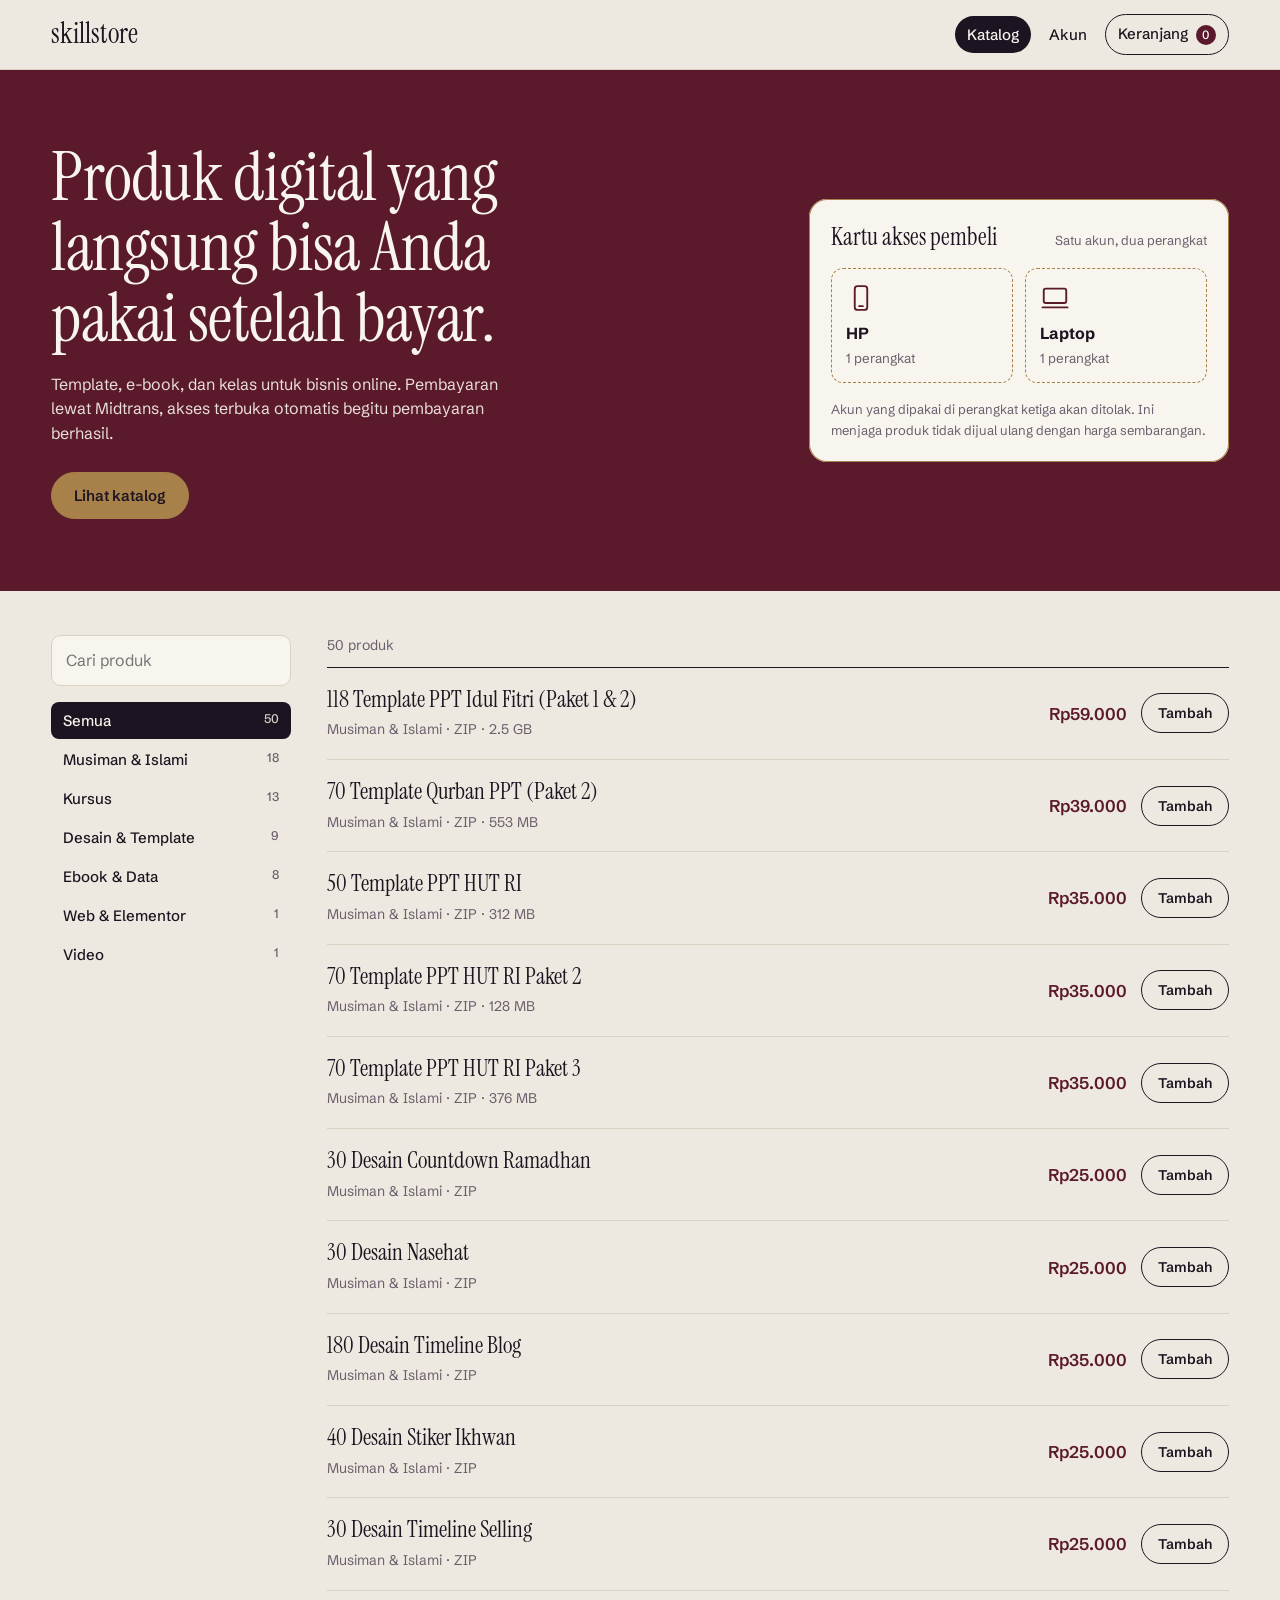
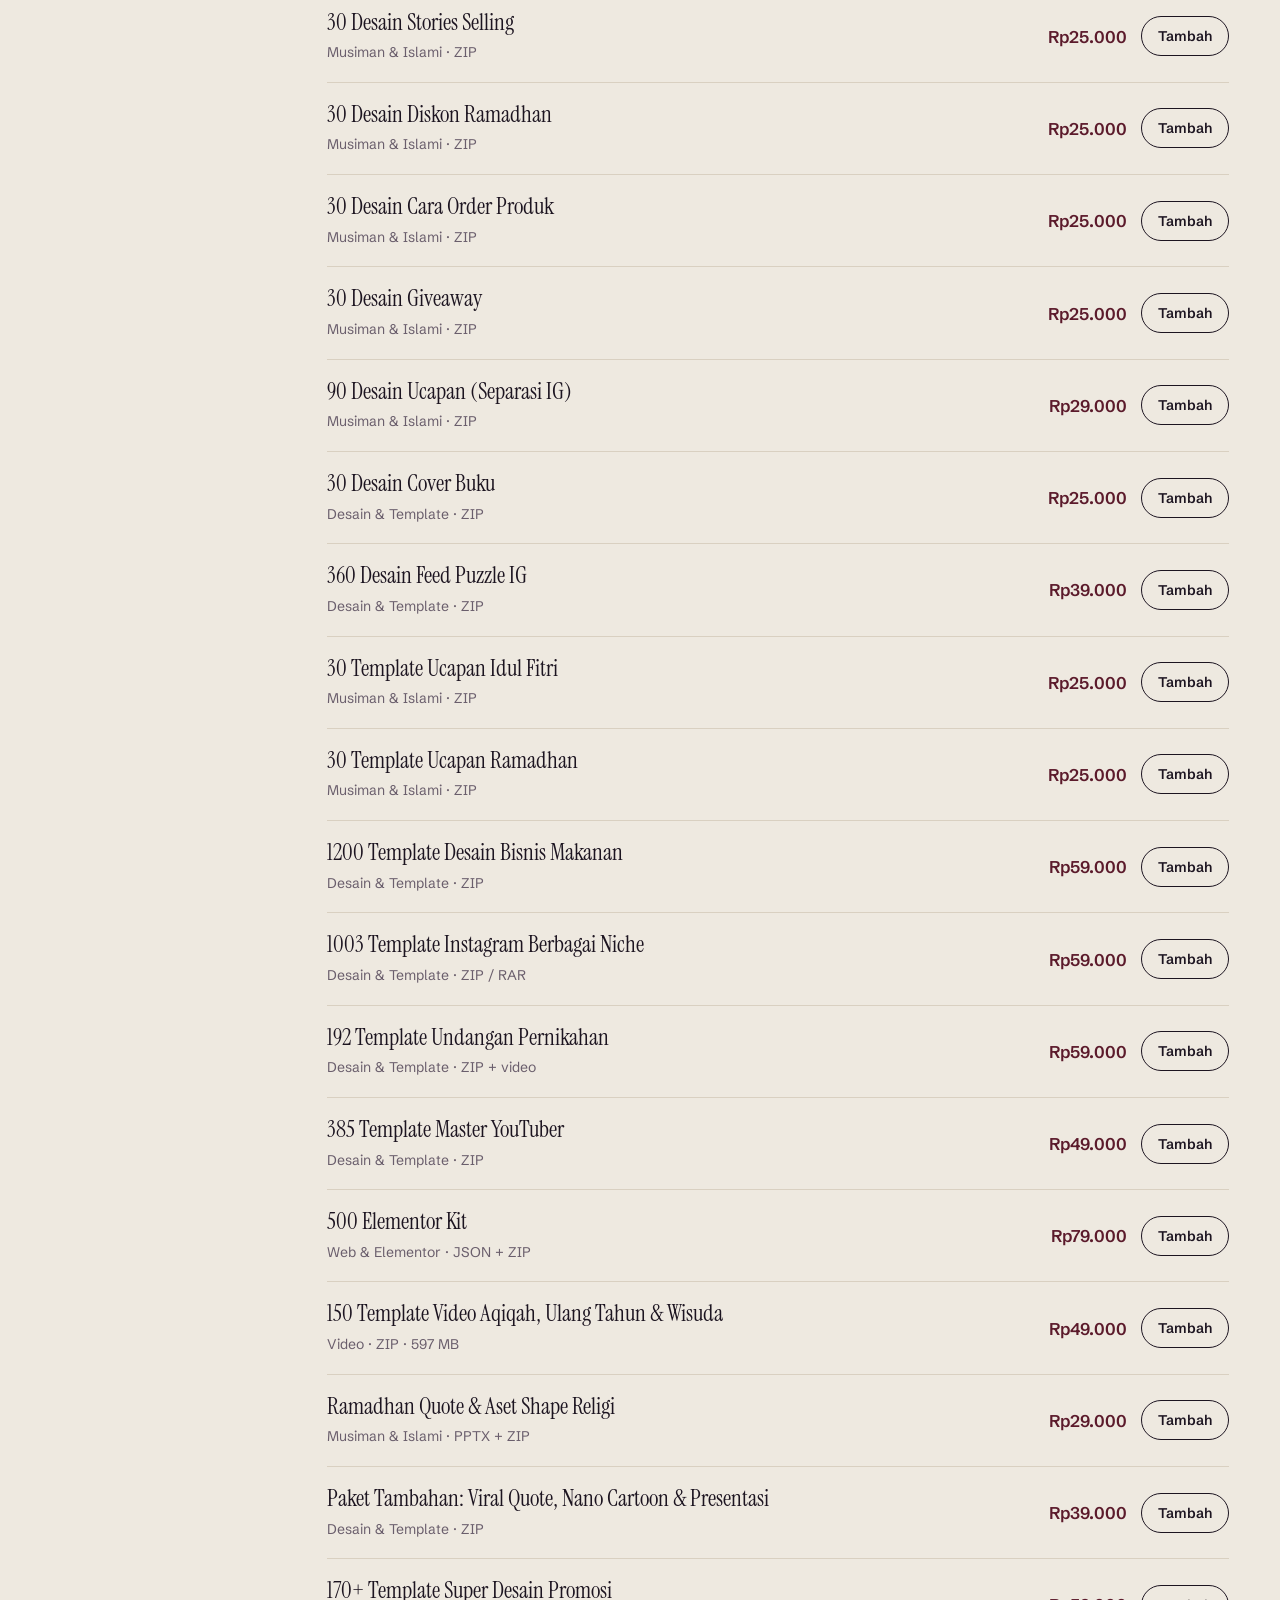
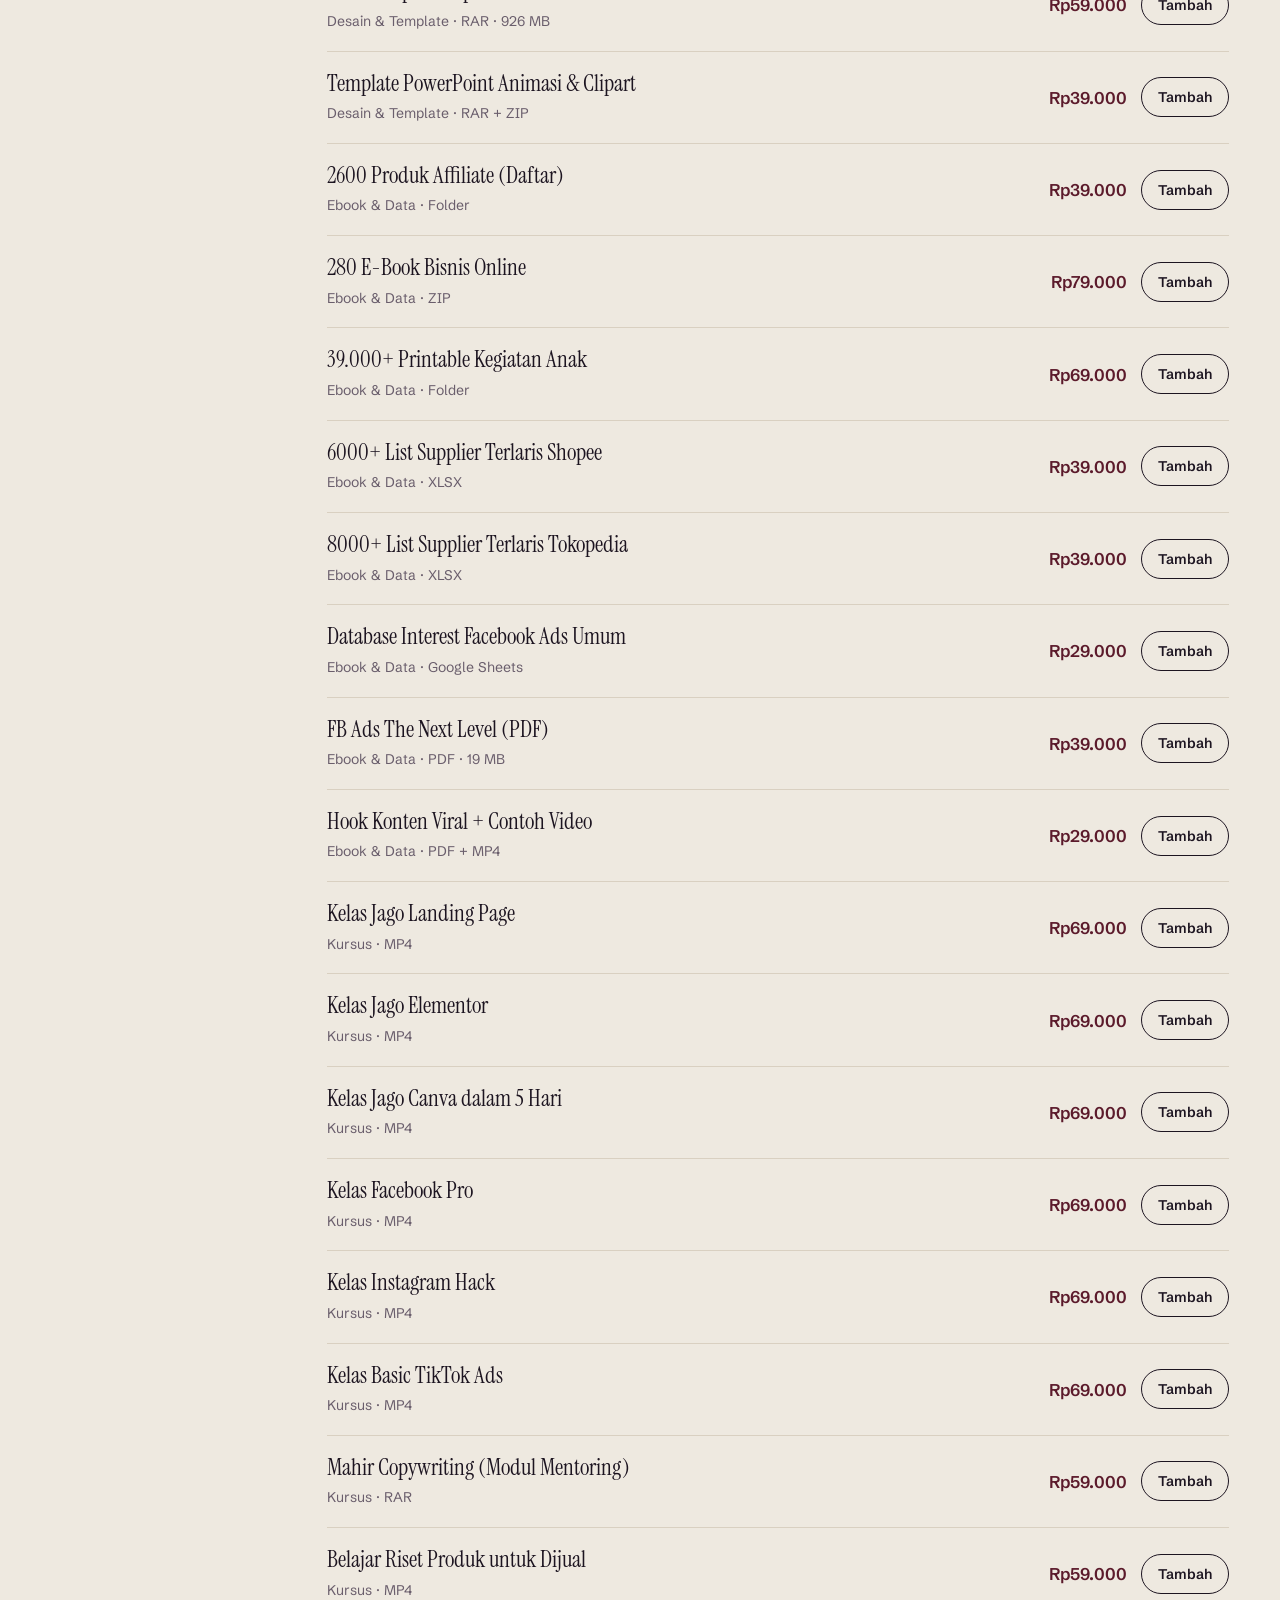
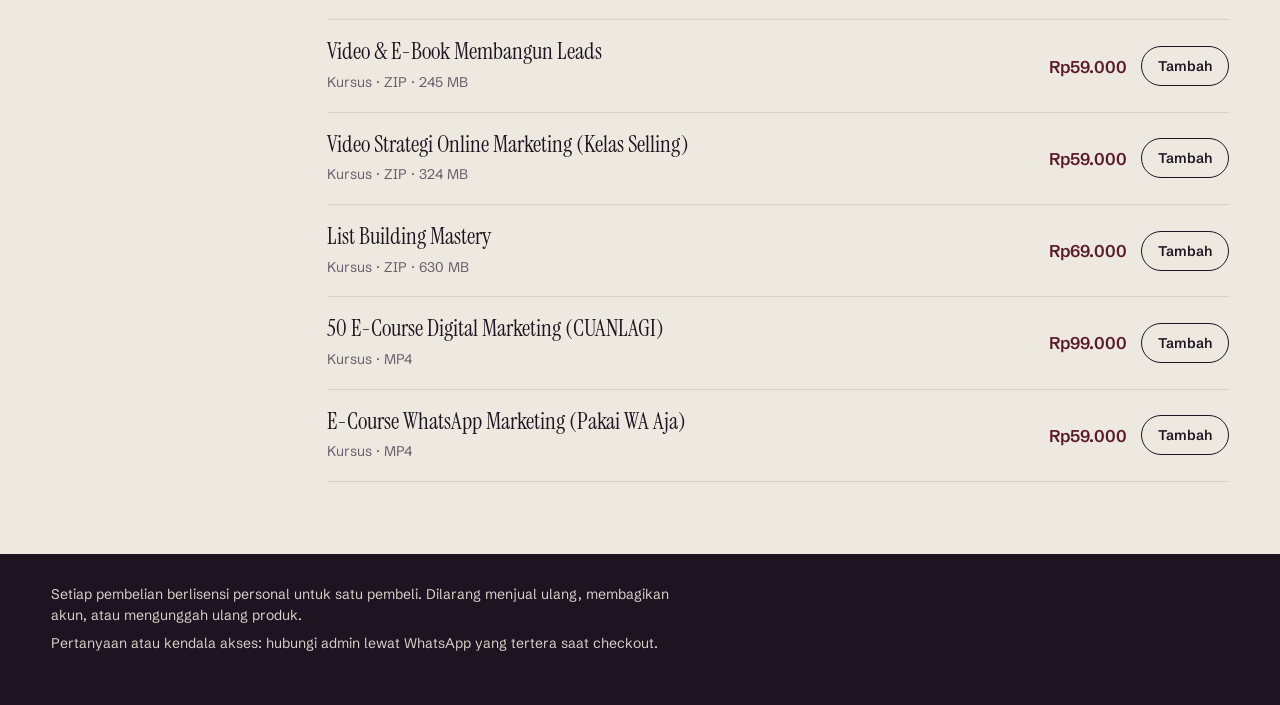
==== index.html @ 774d5e11 "Add files via upload" ====
<!doctype html>
<html lang="id">
<head>
<meta charset="utf-8">
<meta name="viewport" content="width=device-width,initial-scale=1">
<title>Skillstore: produk digital siap pakai</title>
<meta name="description" content="Template, e-book, dan kelas untuk bisnis online. Bayar lewat Midtrans, akses terbuka otomatis di 1 HP dan 1 laptop.">
<meta name="referrer" content="strict-origin-when-cross-origin">
<link rel="preconnect" href="https://fonts.googleapis.com">
<link rel="preconnect" href="https://fonts.gstatic.com" crossorigin>
<link href="https://fonts.googleapis.com/css2?family=Instrument+Serif:ital@0;1&family=Schibsted+Grotesk:wght@400;500;600&display=swap" rel="stylesheet">
<link rel="icon" href="data:,">
<link rel="stylesheet" href="style.css">
</head>
<body>
<a class="skip" href="#main">Lewati ke konten</a>

<header class="top">
  <a class="brand" href="#/" aria-label="Skillstore, beranda">skillstore</a>
  <nav aria-label="Utama">
    <a href="#/" data-nav="home">Katalog</a>
    <a href="#/akun" data-nav="akun">Akun</a>
    <button class="cartbtn" id="openCart" type="button">Keranjang <span id="cartCount">0</span></button>
  </nav>
</header>

<div id="demoBanner" class="demo" hidden>Mode demo. Isi config.js dengan alamat Supabase dan kunci Midtrans agar pembayaran dan login aktif.</div>

<main id="main" tabindex="-1">
  <!-- BERANDA -->
  <section id="view-home" class="view">
    <div class="hero">
      <div class="hero-copy">
        <h1>Produk digital yang langsung bisa Anda pakai setelah bayar.</h1>
        <p>Template, e-book, dan kelas untuk bisnis online. Pembayaran lewat Midtrans, akses terbuka otomatis begitu pembayaran berhasil.</p>
        <a class="btn primary" href="#katalog">Lihat katalog</a>
      </div>
      <aside class="pass" aria-label="Cara kerja akses">
        <div class="pass-head"><span class="pass-title">Kartu akses pembeli</span><span class="pass-note">Satu akun, dua perangkat</span></div>
        <div class="slots">
          <div class="slot on"><svg viewBox="0 0 24 24" aria-hidden="true"><rect x="7" y="2.5" width="10" height="19" rx="2.2"/><path d="M10.5 18.5h3"/></svg><b>HP</b><small>1 perangkat</small></div>
          <div class="slot on"><svg viewBox="0 0 24 24" aria-hidden="true"><rect x="3" y="4.5" width="18" height="11.5" rx="1.6"/><path d="M2 19.5h20"/></svg><b>Laptop</b><small>1 perangkat</small></div>
        </div>
        <p class="pass-foot">Akun yang dipakai di perangkat ketiga akan ditolak. Ini menjaga produk tidak dijual ulang dengan harga sembarangan.</p>
      </aside>
    </div>

    <div class="shop" id="katalog">
      <aside class="filters" aria-label="Filter katalog">
        <label class="search"><span class="sr">Cari produk</span><input id="q" type="search" placeholder="Cari produk" autocomplete="off"></label>
        <ul id="cats" class="cats"></ul>
      </aside>
      <div class="list-wrap">
        <p id="resultInfo" class="info" aria-live="polite"></p>
        <ul id="list" class="list"></ul>
      </div>
    </div>
  </section>

  <!-- AKUN -->
  <section id="view-akun" class="view" hidden>
    <div class="account">
      <h1>Akun saya</h1>
      <div id="authBox"></div>
      <div id="libBox" hidden></div>
    </div>
  </section>
</main>

<footer class="foot">
  <p>Setiap pembelian berlisensi personal untuk satu pembeli. Dilarang menjual ulang, membagikan akun, atau mengunggah ulang produk.</p>
  <p>Pertanyaan atau kendala akses: hubungi admin lewat WhatsApp yang tertera saat checkout.</p>
</footer>

<!-- Detail produk -->
<dialog id="detail" aria-labelledby="dTitle">
  <form method="dialog"><button class="x" aria-label="Tutup">Tutup</button></form>
  <h2 id="dTitle"></h2>
  <p id="dMeta" class="meta"></p>
  <p id="dDesc"></p>
  <ul class="terms">
    <li>Akses terbuka otomatis setelah Midtrans menyatakan pembayaran berhasil.</li>
    <li>Bisa dipakai di 1 HP dan 1 laptop.</li>
    <li>Lisensi personal. Tidak boleh dijual ulang atau dibagikan.</li>
  </ul>
  <div class="dfoot"><strong id="dPrice"></strong><button class="btn primary" id="dAdd" type="button">Tambah ke keranjang</button></div>
</dialog>

<!-- Keranjang + checkout -->
<dialog id="cart" aria-labelledby="cTitle">
  <form method="dialog"><button class="x" aria-label="Tutup">Tutup</button></form>
  <h2 id="cTitle">Keranjang</h2>
  <ul id="cartList" class="cartlist"></ul>
  <p id="cartEmpty" class="empty" hidden>Keranjang masih kosong. Pilih produk dari katalog.</p>
  <form id="checkout" class="checkout" autocomplete="on" novalidate>
    <p class="total">Total <strong id="cartTotal">Rp0</strong></p>
    <label>Nama lengkap<input name="name" required minlength="2" maxlength="80" autocomplete="name"></label>
    <label>Email (dipakai untuk masuk ke akun)<input name="email" type="email" required autocomplete="email" inputmode="email"></label>
    <label>Nomor WhatsApp<input name="whatsapp" type="tel" autocomplete="tel" inputmode="tel" placeholder="08xxxxxxxxxx"></label>
    <input class="hp" name="website" tabindex="-1" autocomplete="off" aria-hidden="true">
    <label class="agree"><input type="checkbox" name="agree" required> Saya setuju produk ini untuk pemakaian pribadi, maksimal di 1 HP dan 1 laptop.</label>
    <p id="coErr" class="err" role="alert" hidden></p>
    <button class="btn primary wide" id="payBtn" type="submit">Bayar dengan Midtrans</button>
  </form>
</dialog>

<div id="toast" class="toast" role="status" aria-live="polite" hidden></div>

<script src="config.js"></script>
<script src="app.js" defer></script>
</body>
</html>
---- style.css ----
:root{
  --ink:#1c1420;        /* teks dan latar gelap */
  --oxblood:#5b1a2b;    /* tindakan utama */
  --brass:#a8814a;      /* harga, garis, aksen */
  --stone:#eee9e0;      /* latar halaman */
  --paper:#f8f5ef;      /* permukaan terangkat */
  --muted:#6a5e6c;
  --line:#d9d0c1;
  --ok:#1f6b4f;
  --serif:"Instrument Serif",Georgia,"Times New Roman",serif;
  --sans:"Schibsted Grotesk",system-ui,-apple-system,"Segoe UI",sans-serif;
  --gut:clamp(16px,4vw,56px);
}
*{box-sizing:border-box}
html{scroll-behavior:smooth;-webkit-text-size-adjust:100%}
body{margin:0;background:var(--stone);color:var(--ink);font:16px/1.55 var(--sans)}
a{color:inherit}
:focus-visible{outline:3px solid var(--brass);outline-offset:2px;border-radius:4px}
.sr{position:absolute;width:1px;height:1px;overflow:hidden;clip:rect(0 0 0 0)}
.skip{position:absolute;left:-999px;top:8px;background:var(--ink);color:#fff;padding:8px 12px;z-index:50}
.skip:focus{left:8px}
[hidden]{display:none!important}

/* Header */
.top{display:flex;align-items:center;justify-content:space-between;gap:16px;padding:14px var(--gut);background:var(--stone);position:sticky;top:0;z-index:20;border-bottom:1px solid var(--line)}
.brand{font:400 28px/1 var(--serif);text-decoration:none;letter-spacing:.2px}
.top nav{display:flex;align-items:center;gap:6px}
.top nav a,.cartbtn{white-space:nowrap;font:500 15px var(--sans);text-decoration:none;padding:9px 12px;border-radius:999px;background:none;border:0;cursor:pointer;color:var(--ink)}
.top nav a[aria-current="page"]{background:var(--ink);color:var(--paper)}
.cartbtn{border:1px solid var(--ink)}
.cartbtn span{display:inline-grid;place-items:center;min-width:20px;height:20px;padding:0 5px;margin-left:4px;border-radius:99px;background:var(--oxblood);color:#fff;font-size:12px}
.demo{background:var(--brass);color:#1c1420;padding:8px var(--gut);font-size:14px}

/* Hero */
.hero{display:grid;gap:32px;grid-template-columns:1.25fr 1fr;align-items:center;padding:clamp(28px,6vw,72px) var(--gut);background:var(--oxblood);color:var(--paper)}
.hero h1{font:400 clamp(36px,5.6vw,68px)/1.04 var(--serif);margin:0 0 18px;max-width:16ch;letter-spacing:-.01em}
.hero p{max-width:46ch;margin:0 0 26px;color:#e9dfd8}
.btn{font:600 15px var(--sans);display:inline-block;padding:13px 22px;border-radius:999px;border:1px solid currentColor;background:none;color:inherit;text-decoration:none;cursor:pointer}
.btn.primary{background:var(--brass);border-color:var(--brass);color:#1c1420}
.btn.primary:hover{background:#b9915a}
.btn.wide{width:100%}
.btn:disabled{opacity:.55;cursor:wait}

/* Kartu akses */
.pass{background:var(--paper);color:var(--ink);border-radius:18px;padding:22px;box-shadow:0 0 0 1px var(--brass) inset;max-width:420px;justify-self:end;width:100%}
.pass-head{display:flex;justify-content:space-between;gap:10px;align-items:baseline;margin-bottom:16px}
.pass-title{font:400 24px var(--serif)}
.pass-note{font-size:13px;color:var(--muted)}
.slots{display:grid;grid-template-columns:1fr 1fr;gap:12px}
.slot{border:1px dashed var(--brass);border-radius:12px;padding:14px;display:grid;gap:2px;justify-items:start}
.slot svg{width:30px;height:30px;fill:none;stroke:var(--oxblood);stroke-width:1.5;stroke-linecap:round;margin-bottom:6px}
.slot small{color:var(--muted)}
.pass .pass-foot{margin:16px 0 0;font-size:13px;color:var(--muted);max-width:none}
.pass .slot.used{border-style:solid;background:#f1e7d5}
.pass .slot.free{opacity:.7}

/* Katalog */
.shop{display:grid;grid-template-columns:240px 1fr;gap:36px;padding:44px var(--gut) 72px;align-items:start}
.filters{position:sticky;top:76px}
.search input{width:100%;padding:12px 14px;border-radius:10px;border:1px solid var(--line);background:var(--paper);font:inherit}
.cats{list-style:none;padding:0;margin:16px 0 0;display:grid;gap:2px}
.cats button{width:100%;text-align:left;display:flex;justify-content:space-between;gap:8px;padding:9px 12px;border-radius:8px;border:0;background:none;font:500 15px var(--sans);cursor:pointer;color:var(--ink)}
.cats button small{color:var(--muted)}
.cats button[aria-pressed="true"]{background:var(--ink);color:var(--paper)}
.cats button[aria-pressed="true"] small{color:#d8cfc9}
.info{margin:0 0 10px;color:var(--muted);font-size:14px}
.list{list-style:none;margin:0;padding:0;border-top:1px solid var(--ink)}
.row{display:grid;grid-template-columns:1fr auto;gap:6px 20px;padding:18px 0;border-bottom:1px solid var(--line);align-items:center}
.row h3{margin:0;font:400 23px/1.2 var(--serif)}
.row h3 button{all:unset;cursor:pointer}
.row h3 button:hover{text-decoration:underline;text-decoration-color:var(--brass);text-underline-offset:4px}
.row h3 button:focus-visible{outline:3px solid var(--brass);outline-offset:3px}
.row .meta{grid-column:1;margin:0;color:var(--muted);font-size:14px}
.row .buy{grid-column:2;grid-row:1/3;display:flex;align-items:center;gap:14px}
.price{font:600 17px var(--sans);color:var(--oxblood);white-space:nowrap}
.add{font:600 14px var(--sans);padding:10px 16px;border-radius:999px;border:1px solid var(--ink);background:none;cursor:pointer;color:var(--ink)}
.add:hover{background:var(--ink);color:var(--paper)}
.add[aria-pressed="true"]{background:var(--ok);border-color:var(--ok);color:#fff}
.empty{color:var(--muted);padding:18px 0}

/* Dialog */
dialog{border:0;border-radius:18px;padding:26px;max-width:min(560px,94vw);width:100%;background:var(--paper);color:var(--ink);box-shadow:0 30px 80px rgba(28,20,32,.35)}
dialog::backdrop{background:rgba(28,20,32,.55)}
dialog h2{font:400 30px/1.15 var(--serif);margin:6px 0 8px;padding-right:70px}
.x{position:absolute;right:16px;top:16px;font:600 13px var(--sans);background:none;border:1px solid var(--line);border-radius:99px;padding:6px 12px;cursor:pointer}
.meta{color:var(--muted);font-size:14px;margin:0 0 12px}
.terms{padding-left:18px;margin:14px 0;color:var(--muted);font-size:14px}
.dfoot{display:flex;align-items:center;justify-content:space-between;gap:12px;margin-top:18px}
.dfoot strong{font:400 28px var(--serif);color:var(--oxblood)}
.cartlist{list-style:none;padding:0;margin:12px 0;display:grid;gap:0}
.cartlist li{display:grid;grid-template-columns:1fr auto auto;gap:12px;align-items:center;padding:10px 0;border-bottom:1px solid var(--line);font-size:15px}
.cartlist button{font:500 13px var(--sans);background:none;border:0;color:var(--oxblood);cursor:pointer;text-decoration:underline}
.checkout{display:grid;gap:12px;margin-top:10px}
.checkout label{display:grid;gap:5px;font-size:14px;color:var(--muted)}
.checkout input:not([type=checkbox]){padding:12px 13px;border-radius:10px;border:1px solid var(--line);background:#fff;font:16px var(--sans);color:var(--ink)}
.checkout .agree{display:flex;gap:10px;align-items:flex-start}
.hp{position:absolute!important;left:-9999px;opacity:0}
.total{display:flex;justify-content:space-between;margin:6px 0 0;font-size:17px}
.total strong{font:400 28px var(--serif)}
.err{color:#9b1c2e;margin:0;font-size:14px}

/* Akun */
.account{padding:44px var(--gut) 72px;max-width:900px}
.account h1{font:400 clamp(34px,5vw,52px)/1.1 var(--serif);margin:0 0 22px}
.panel{background:var(--paper);border:1px solid var(--line);border-radius:16px;padding:22px;margin-bottom:20px}
.panel h2{font:400 26px var(--serif);margin:0 0 6px}
.panel p{color:var(--muted);margin:0 0 14px}
.form-row{display:flex;gap:10px;flex-wrap:wrap}
.form-row input{flex:1 1 220px;padding:12px 13px;border-radius:10px;border:1px solid var(--line);font:16px var(--sans);background:#fff}
.otp{letter-spacing:.35em;font-variant-numeric:tabular-nums}
.pass.inline{max-width:none;justify-self:stretch;margin-bottom:20px}
.lib{list-style:none;padding:0;margin:0}
.lib>li{border-top:1px solid var(--line);padding:14px 0}
.lib h3{font:400 22px var(--serif);margin:0}
.files{list-style:none;padding:8px 0 0;margin:0;display:grid;gap:6px;font-size:14px}
.files li{display:flex;justify-content:space-between;gap:10px;align-items:center}
.files button,.open{font:600 13px var(--sans);padding:7px 12px;border-radius:99px;border:1px solid var(--ink);background:none;cursor:pointer;color:var(--ink)}
.status{font-size:14px;color:var(--muted);margin:8px 0 0}

/* Footer + toast */
.foot{padding:30px var(--gut) 44px;background:var(--ink);color:#d9d0c8;font-size:14px}
.foot p{margin:0 0 6px;max-width:70ch}
.toast{position:fixed;left:50%;bottom:22px;transform:translateX(-50%);background:var(--ink);color:var(--paper);padding:12px 18px;border-radius:12px;z-index:60;max-width:92vw;box-shadow:0 10px 30px rgba(0,0,0,.3)}

@media (max-width:880px){
  .hero{grid-template-columns:1fr}
  .pass{justify-self:stretch;max-width:none}
  .shop{grid-template-columns:1fr;gap:20px}
  .filters{position:static}
  .cats{display:flex;overflow-x:auto;gap:6px;padding-bottom:6px;scrollbar-width:thin}
  .cats li{flex:0 0 auto}
  .cats button{border:1px solid var(--line);border-radius:99px;white-space:nowrap}
  .row{grid-template-columns:1fr}
  .row .buy{grid-column:1;grid-row:auto;justify-content:space-between;margin-top:6px}
  .top nav a,.cartbtn{padding:8px 10px;font-size:14px}
  .top{padding-block:10px}
}
@media (prefers-reduced-motion:reduce){html{scroll-behavior:auto}*{transition:none!important;animation:none!important}}
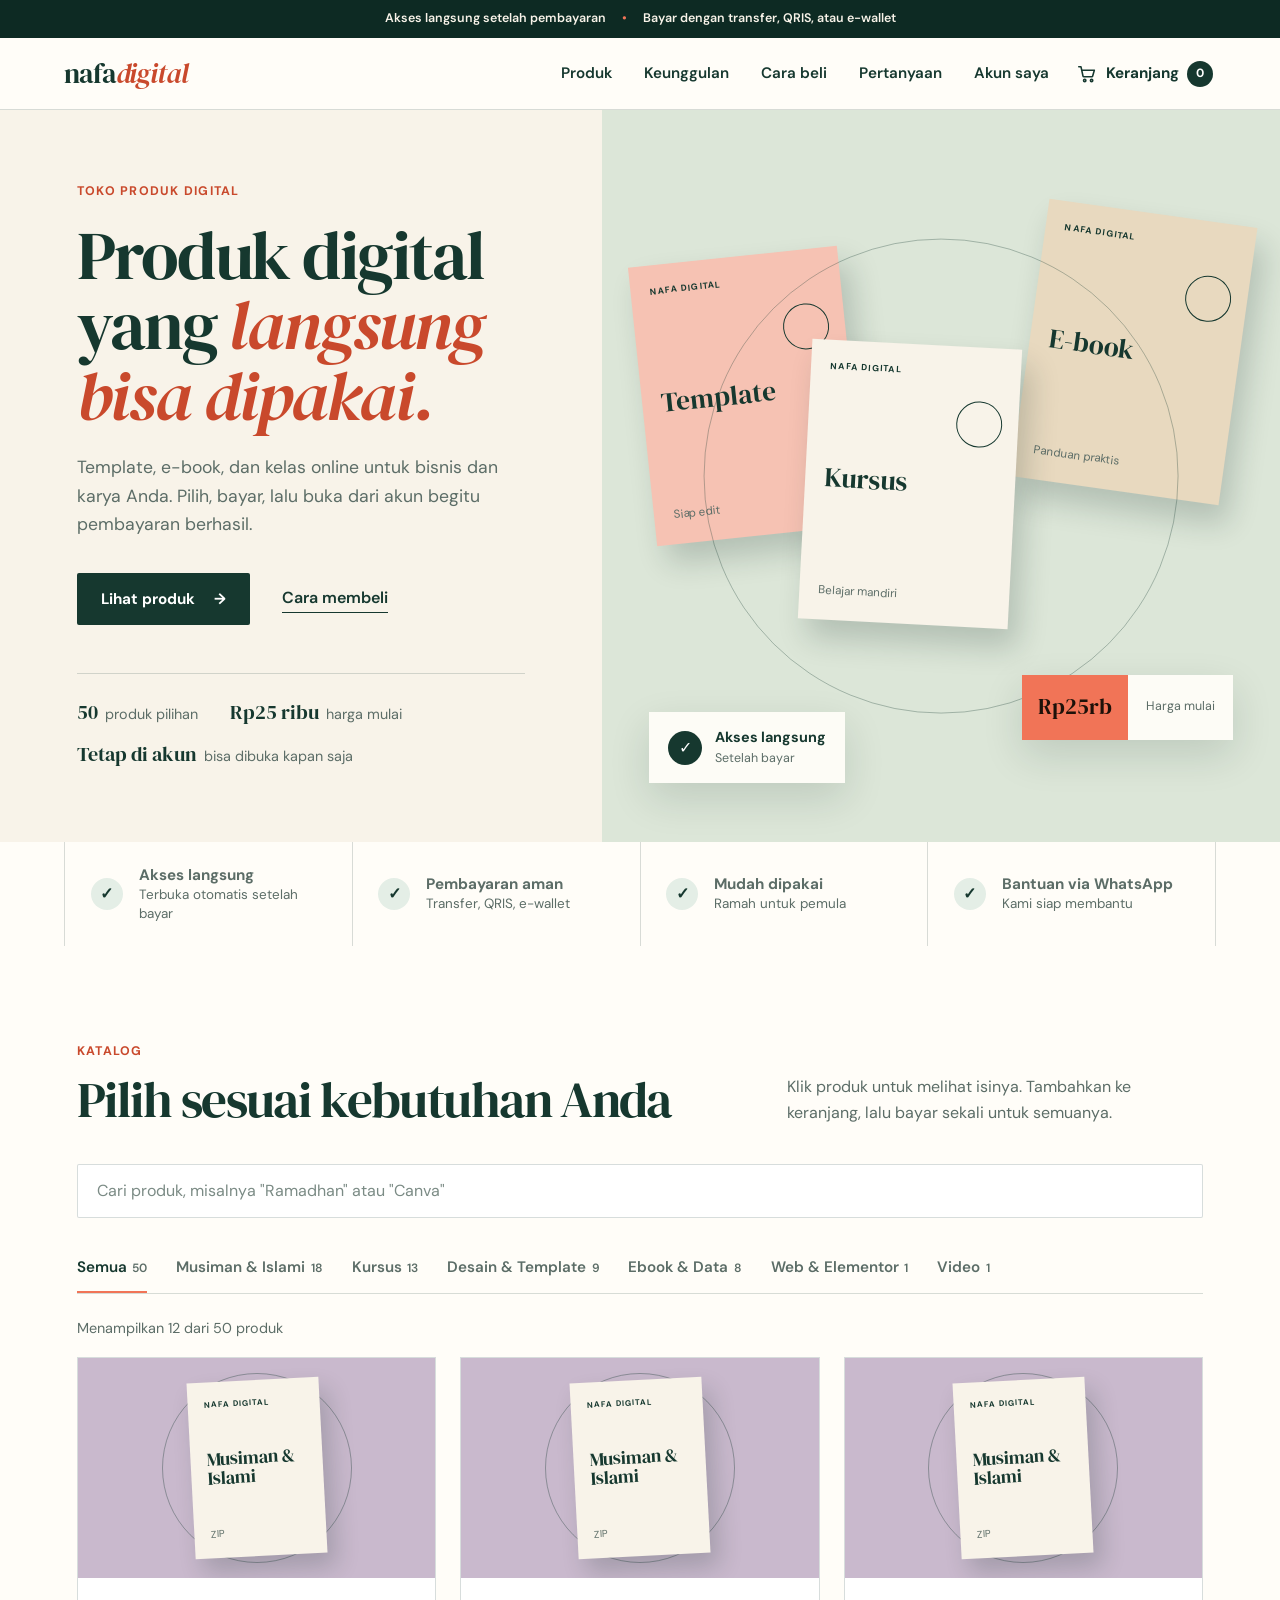
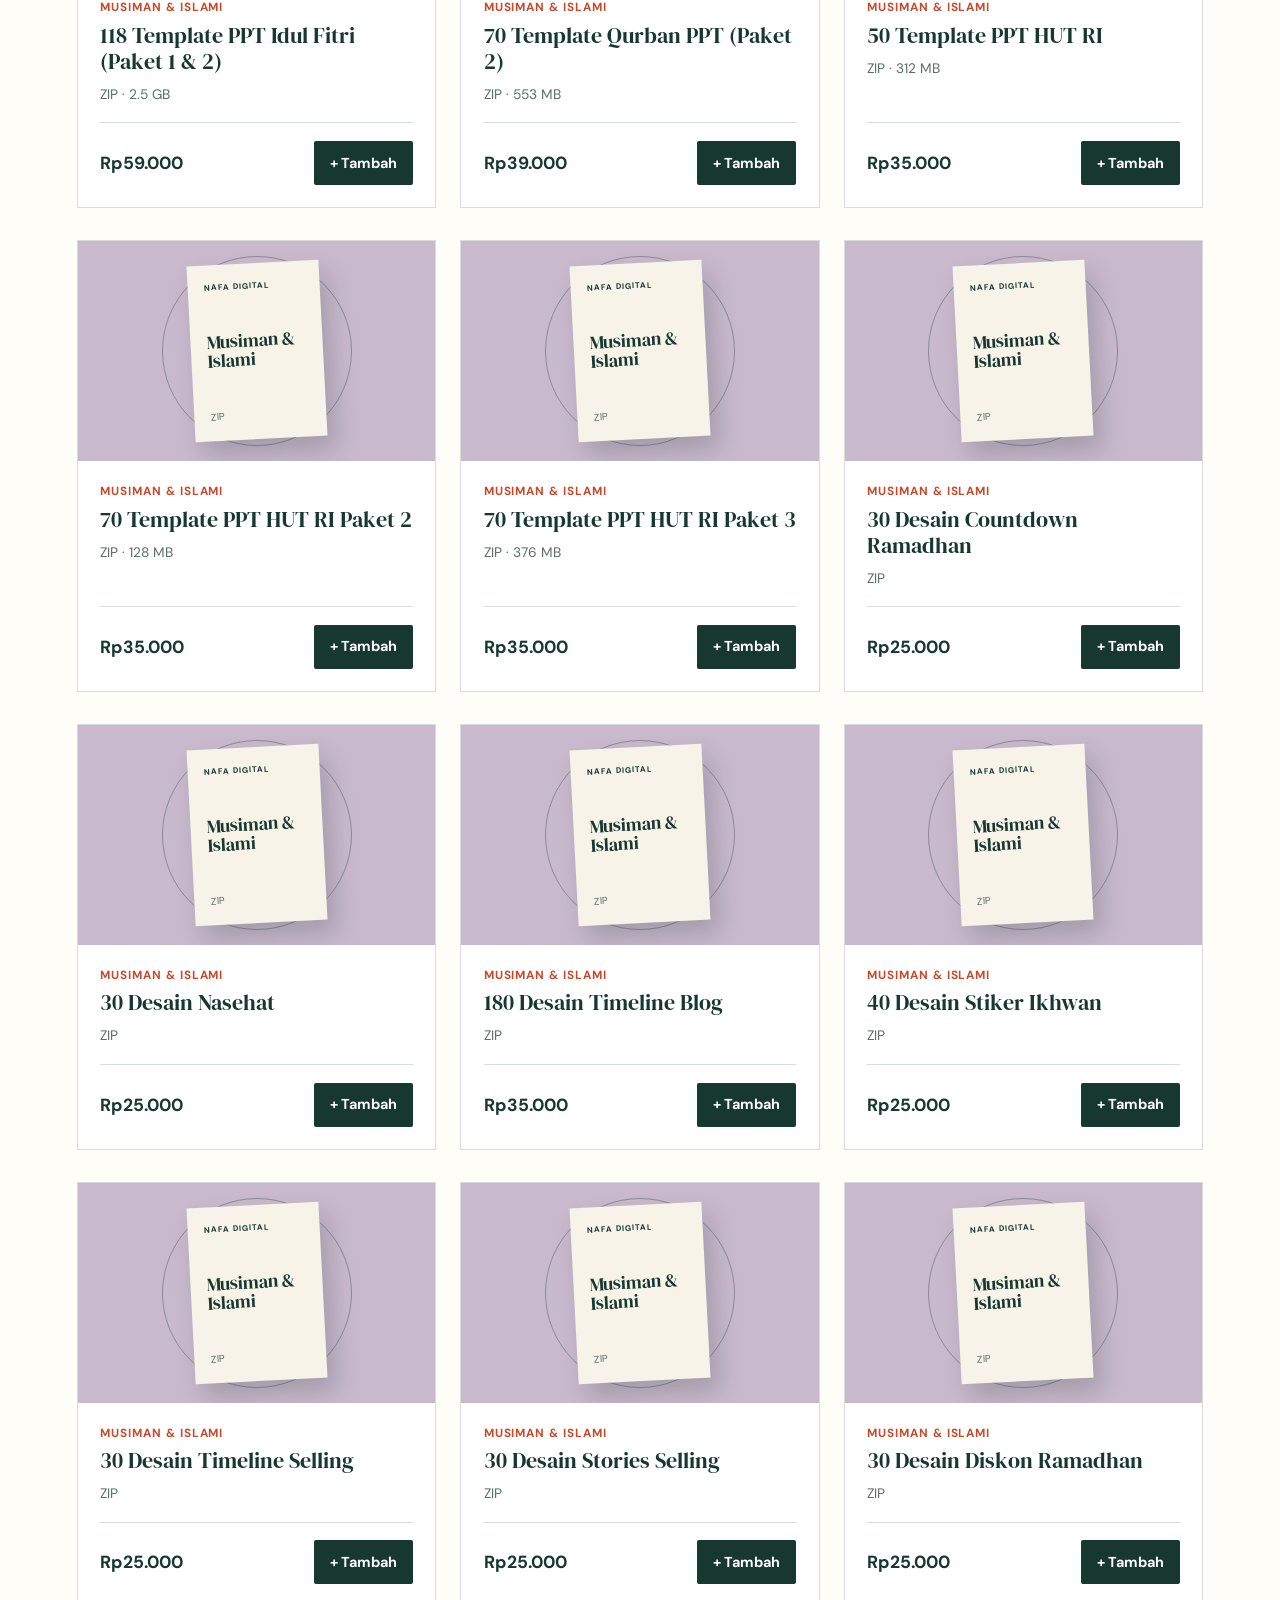
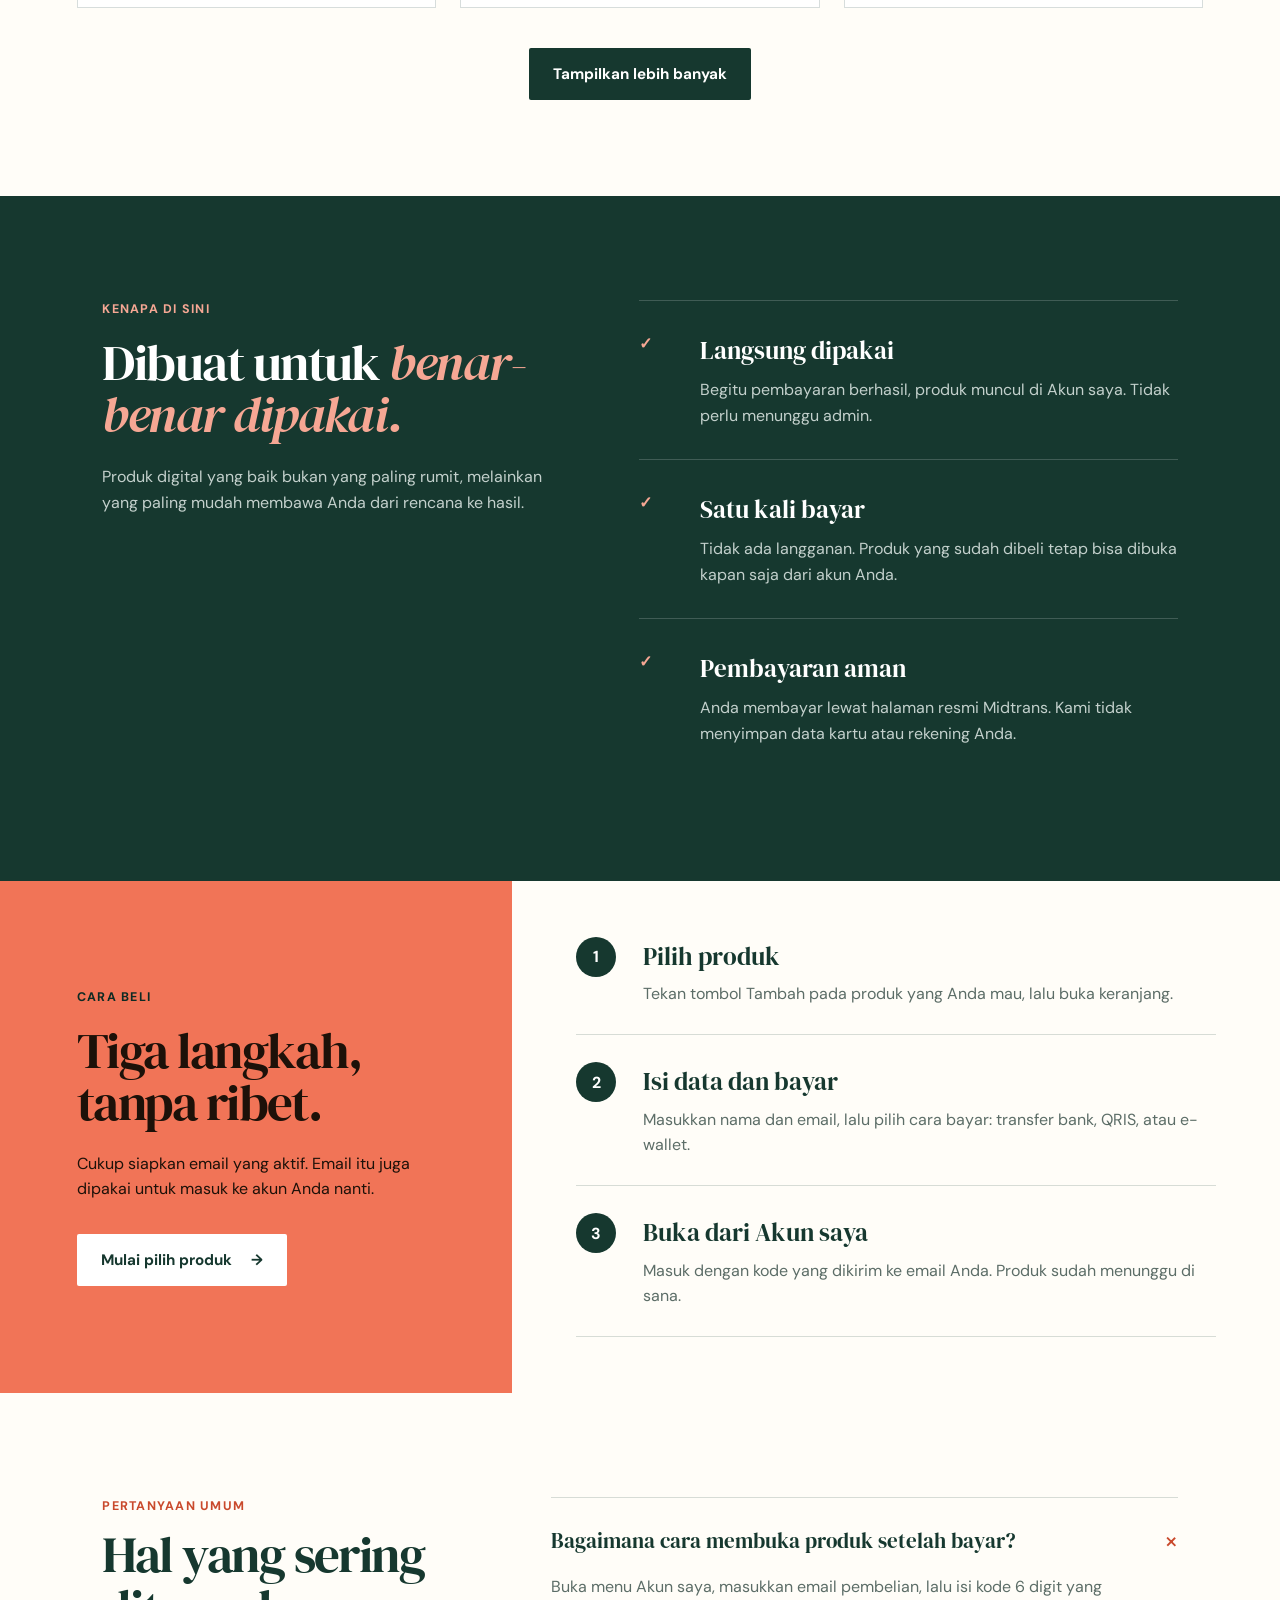
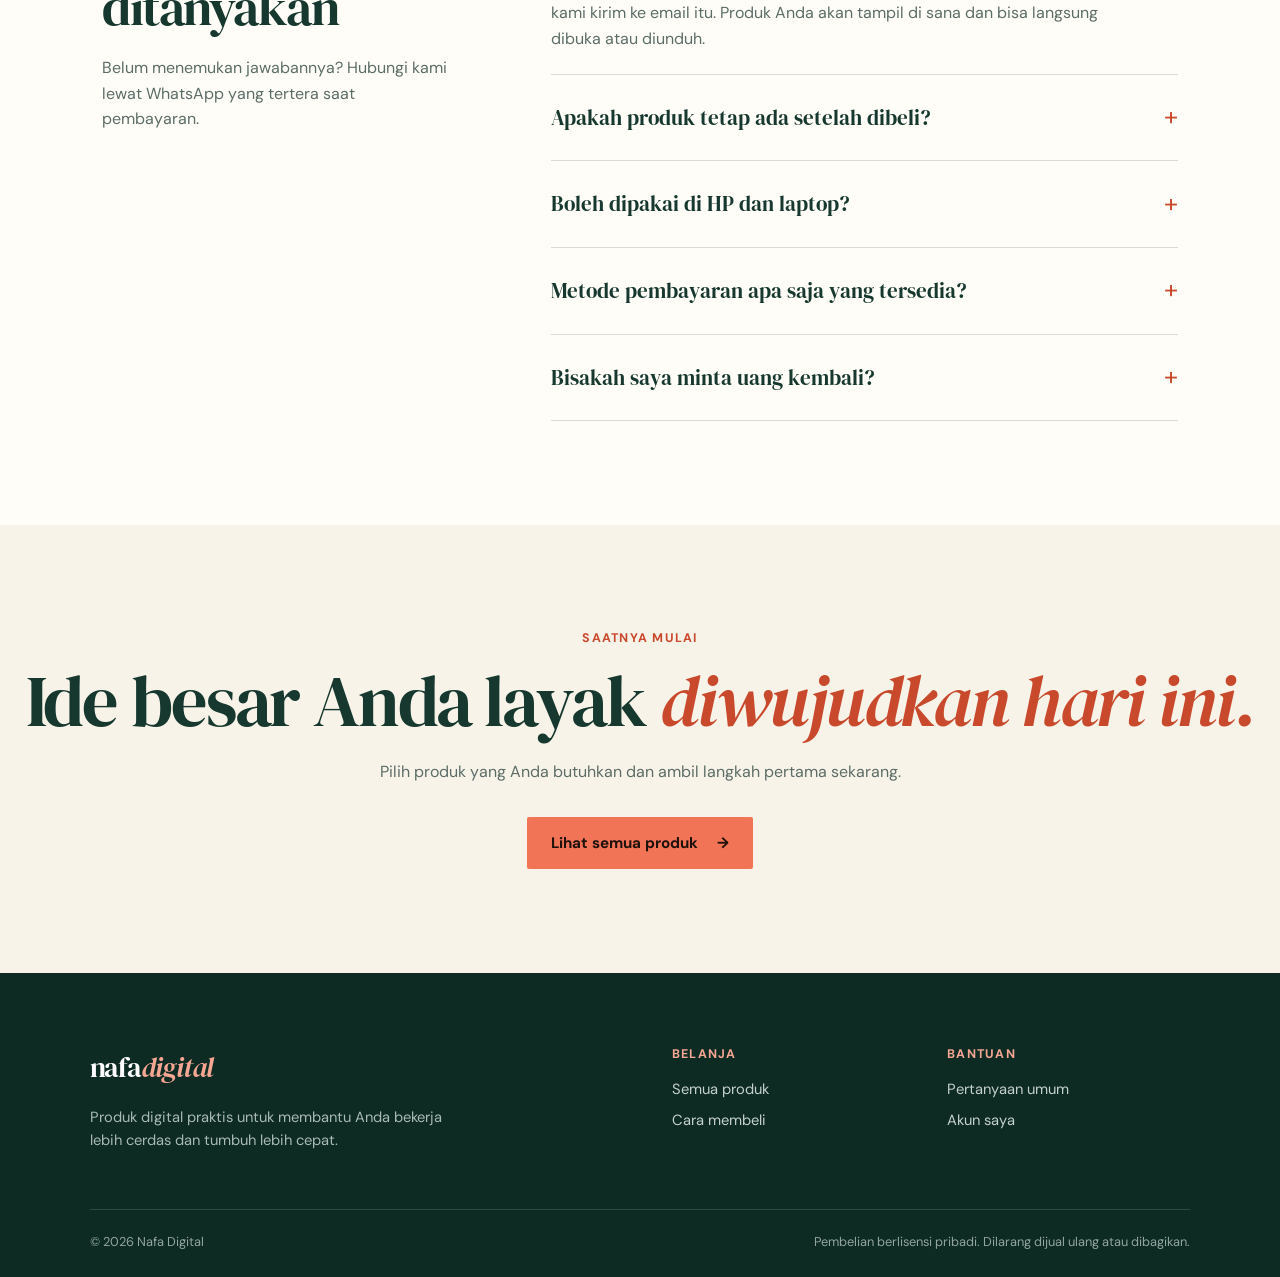
==== commit 718c0753: "Add files via upload" ====
--- a/index.html
+++ b/index.html
@@ -3,63 +3,138 @@
 <head>
 <meta charset="utf-8">
 <meta name="viewport" content="width=device-width,initial-scale=1">
-<title>Skillstore: produk digital siap pakai</title>
-<meta name="description" content="Template, e-book, dan kelas untuk bisnis online. Bayar lewat Midtrans, akses terbuka otomatis di 1 HP dan 1 laptop.">
+<title>Nafa Digital: produk digital siap pakai untuk bisnis dan kreator</title>
+<meta name="description" content="Template, e-book, dan kelas online yang langsung bisa dipakai setelah pembayaran berhasil. Pilih produk, bayar, lalu buka dari akun Anda.">
+<meta name="theme-color" content="#16382f">
 <meta name="referrer" content="strict-origin-when-cross-origin">
 <link rel="preconnect" href="https://fonts.googleapis.com">
 <link rel="preconnect" href="https://fonts.gstatic.com" crossorigin>
-<link href="https://fonts.googleapis.com/css2?family=Instrument+Serif:ital@0;1&family=Schibsted+Grotesk:wght@400;500;600&display=swap" rel="stylesheet">
+<link href="https://fonts.googleapis.com/css2?family=DM+Sans:wght@400;500;600;700&family=DM+Serif+Display:ital@0;1&display=swap" rel="stylesheet">
 <link rel="icon" href="data:,">
 <link rel="stylesheet" href="style.css">
 </head>
 <body>
 <a class="skip" href="#main">Lewati ke konten</a>
 
+<div class="announce"><span>Akses langsung setelah pembayaran</span><i aria-hidden="true">•</i><span>Bayar dengan transfer, QRIS, atau e-wallet</span></div>
+
 <header class="top">
-  <a class="brand" href="#/" aria-label="Skillstore, beranda">skillstore</a>
-  <nav aria-label="Utama">
-    <a href="#/" data-nav="home">Katalog</a>
-    <a href="#/akun" data-nav="akun">Akun</a>
-    <button class="cartbtn" id="openCart" type="button">Keranjang <span id="cartCount">0</span></button>
+  <a class="logo" href="#/" aria-label="Nafa Digital, beranda">nafa<span>digital</span></a>
+  <button class="menu-btn" id="menuBtn" type="button" aria-label="Buka menu" aria-expanded="false" aria-controls="nav"><span></span><span></span></button>
+  <nav id="nav" class="nav" aria-label="Utama">
+    <a href="#produk">Produk</a>
+    <a href="#keunggulan">Keunggulan</a>
+    <a href="#cara-beli">Cara beli</a>
+    <a href="#faq">Pertanyaan</a>
+    <a href="#/akun" data-nav="akun">Akun saya</a>
   </nav>
+  <button class="cart-btn" id="openCart" type="button" aria-label="Buka keranjang">
+    <svg viewBox="0 0 24 24" aria-hidden="true"><path d="M3 4h2.4l2.2 10.2a1 1 0 0 0 1 .8h8.6a1 1 0 0 0 1-.8L20 8H6.2"/><circle cx="9.5" cy="19" r="1.3"/><circle cx="17" cy="19" r="1.3"/></svg>
+    <span class="cart-word">Keranjang</span><span class="cart-n" id="cartCount">0</span>
+  </button>
 </header>
-
-<div id="demoBanner" class="demo" hidden>Mode demo. Isi config.js dengan alamat Supabase dan kunci Midtrans agar pembayaran dan login aktif.</div>
 
 <main id="main" tabindex="-1">
   <!-- BERANDA -->
-  <section id="view-home" class="view">
-    <div class="hero">
+  <div id="view-home" class="view">
+    <section class="hero" aria-labelledby="hero-title">
       <div class="hero-copy">
-        <h1>Produk digital yang langsung bisa Anda pakai setelah bayar.</h1>
-        <p>Template, e-book, dan kelas untuk bisnis online. Pembayaran lewat Midtrans, akses terbuka otomatis begitu pembayaran berhasil.</p>
-        <a class="btn primary" href="#katalog">Lihat katalog</a>
-      </div>
-      <aside class="pass" aria-label="Cara kerja akses">
-        <div class="pass-head"><span class="pass-title">Kartu akses pembeli</span><span class="pass-note">Satu akun, dua perangkat</span></div>
-        <div class="slots">
-          <div class="slot on"><svg viewBox="0 0 24 24" aria-hidden="true"><rect x="7" y="2.5" width="10" height="19" rx="2.2"/><path d="M10.5 18.5h3"/></svg><b>HP</b><small>1 perangkat</small></div>
-          <div class="slot on"><svg viewBox="0 0 24 24" aria-hidden="true"><rect x="3" y="4.5" width="18" height="11.5" rx="1.6"/><path d="M2 19.5h20"/></svg><b>Laptop</b><small>1 perangkat</small></div>
+        <p class="eyebrow">Toko produk digital</p>
+        <h1 id="hero-title">Produk digital yang <em>langsung bisa dipakai.</em></h1>
+        <p class="hero-text">Template, e-book, dan kelas online untuk bisnis dan karya Anda. Pilih, bayar, lalu buka dari akun begitu pembayaran berhasil.</p>
+        <div class="hero-actions">
+          <a class="btn btn-dark" href="#produk">Lihat produk <span aria-hidden="true">→</span></a>
+          <a class="text-link" href="#cara-beli">Cara membeli</a>
         </div>
-        <p class="pass-foot">Akun yang dipakai di perangkat ketiga akan ditolak. Ini menjaga produk tidak dijual ulang dengan harga sembarangan.</p>
-      </aside>
-    </div>
-
-    <div class="shop" id="katalog">
-      <aside class="filters" aria-label="Filter katalog">
-        <label class="search"><span class="sr">Cari produk</span><input id="q" type="search" placeholder="Cari produk" autocomplete="off"></label>
-        <ul id="cats" class="cats"></ul>
-      </aside>
-      <div class="list-wrap">
-        <p id="resultInfo" class="info" aria-live="polite"></p>
-        <ul id="list" class="list"></ul>
-      </div>
-    </div>
-  </section>
+        <ul class="hero-facts" aria-label="Ringkasan">
+          <li><b>50</b> produk pilihan</li>
+          <li><b>Rp25 ribu</b> harga mulai</li>
+          <li><b>Tetap di akun</b> bisa dibuka kapan saja</li>
+        </ul>
+      </div>
+      <div class="hero-visual" aria-hidden="true">
+        <div class="cover c1"><small>NAFA DIGITAL</small><strong>Template</strong><span>Siap edit</span></div>
+        <div class="cover c2"><small>NAFA DIGITAL</small><strong>Kursus</strong><span>Belajar mandiri</span></div>
+        <div class="cover c3"><small>NAFA DIGITAL</small><strong>E-book</strong><span>Panduan praktis</span></div>
+        <span class="orbit"></span>
+        <div class="note note-top"><b>Rp25rb</b><span>Harga mulai</span></div>
+        <div class="note note-bot"><i>✓</i><div><b>Akses langsung</b><span>Setelah bayar</span></div></div>
+      </div>
+    </section>
+
+    <section class="trust" aria-label="Keunggulan layanan">
+      <div><i>✓</i><span><b>Akses langsung</b>Terbuka otomatis setelah bayar</span></div>
+      <div><i>✓</i><span><b>Pembayaran aman</b>Transfer, QRIS, e-wallet</span></div>
+      <div><i>✓</i><span><b>Mudah dipakai</b>Ramah untuk pemula</span></div>
+      <div><i>✓</i><span><b>Bantuan via WhatsApp</b>Kami siap membantu</span></div>
+    </section>
+
+    <section class="products" id="produk" aria-labelledby="products-title">
+      <div class="sec-head">
+        <div><p class="eyebrow">Katalog</p><h2 id="products-title">Pilih sesuai kebutuhan Anda</h2></div>
+        <p>Klik produk untuk melihat isinya. Tambahkan ke keranjang, lalu bayar sekali untuk semuanya.</p>
+      </div>
+      <label class="search"><span class="sr">Cari produk</span><input id="q" type="search" placeholder="Cari produk, misalnya &quot;Ramadhan&quot; atau &quot;Canva&quot;" autocomplete="off"></label>
+      <div id="cats" class="tabs" role="group" aria-label="Kategori produk"></div>
+      <p id="resultInfo" class="info" aria-live="polite"></p>
+      <div id="list" class="grid"></div>
+      <div class="more-wrap"><button class="btn btn-dark" id="more" type="button" hidden>Tampilkan lebih banyak</button></div>
+    </section>
+
+    <section class="why" id="keunggulan" aria-labelledby="why-title">
+      <div class="why-intro">
+        <p class="eyebrow">Kenapa di sini</p>
+        <h2 id="why-title">Dibuat untuk <em>benar-benar dipakai.</em></h2>
+        <p>Produk digital yang baik bukan yang paling rumit, melainkan yang paling mudah membawa Anda dari rencana ke hasil.</p>
+      </div>
+      <div class="why-list">
+        <article><span>✓</span><div><h3>Langsung dipakai</h3><p>Begitu pembayaran berhasil, produk muncul di Akun saya. Tidak perlu menunggu admin.</p></div></article>
+        <article><span>✓</span><div><h3>Satu kali bayar</h3><p>Tidak ada langganan. Produk yang sudah dibeli tetap bisa dibuka kapan saja dari akun Anda.</p></div></article>
+        <article><span>✓</span><div><h3>Pembayaran aman</h3><p>Anda membayar lewat halaman resmi Midtrans. Kami tidak menyimpan data kartu atau rekening Anda.</p></div></article>
+      </div>
+    </section>
+
+    <section class="steps" id="cara-beli" aria-labelledby="steps-title">
+      <div class="steps-feature">
+        <p class="eyebrow">Cara beli</p>
+        <h2 id="steps-title">Tiga langkah, tanpa ribet.</h2>
+        <p>Cukup siapkan email yang aktif. Email itu juga dipakai untuk masuk ke akun Anda nanti.</p>
+        <a class="btn btn-light" href="#produk">Mulai pilih produk <span aria-hidden="true">→</span></a>
+      </div>
+      <ol class="steps-list">
+        <li><b>1</b><div><h3>Pilih produk</h3><p>Tekan tombol Tambah pada produk yang Anda mau, lalu buka keranjang.</p></div></li>
+        <li><b>2</b><div><h3>Isi data dan bayar</h3><p>Masukkan nama dan email, lalu pilih cara bayar: transfer bank, QRIS, atau e-wallet.</p></div></li>
+        <li><b>3</b><div><h3>Buka dari Akun saya</h3><p>Masuk dengan kode yang dikirim ke email Anda. Produk sudah menunggu di sana.</p></div></li>
+      </ol>
+    </section>
+
+    <section class="faq" id="faq" aria-labelledby="faq-title">
+      <div>
+        <p class="eyebrow">Pertanyaan umum</p>
+        <h2 id="faq-title">Hal yang sering ditanyakan</h2>
+        <p class="faq-note">Belum menemukan jawabannya? Hubungi kami lewat WhatsApp yang tertera saat pembayaran.</p>
+      </div>
+      <div class="acc">
+        <details open><summary>Bagaimana cara membuka produk setelah bayar?<span aria-hidden="true">+</span></summary><p>Buka menu Akun saya, masukkan email pembelian, lalu isi kode 6 digit yang kami kirim ke email itu. Produk Anda akan tampil di sana dan bisa langsung dibuka atau diunduh.</p></details>
+        <details><summary>Apakah produk tetap ada setelah dibeli?<span aria-hidden="true">+</span></summary><p>Produk yang sudah dibeli tetap ada di akun Anda dan bisa dibuka kapan saja.</p></details>
+        <details><summary>Boleh dipakai di HP dan laptop?<span aria-hidden="true">+</span></summary><p>Boleh. Satu akun bisa dipakai di HP dan laptop milik Anda. Produk ini untuk pemakaian pribadi, jadi tidak boleh dibagikan atau dijual ulang.</p></details>
+        <details><summary>Metode pembayaran apa saja yang tersedia?<span aria-hidden="true">+</span></summary><p>Transfer bank, QRIS, dan e-wallet, sesuai pilihan yang tampil di halaman pembayaran.</p></details>
+        <details><summary>Bisakah saya minta uang kembali?<span aria-hidden="true">+</span></summary><p>Karena produk digital langsung bisa dibuka, uang kembali hanya diproses jika produk bermasalah dan kendalanya tidak bisa kami selesaikan.</p></details>
+      </div>
+    </section>
+
+    <section class="cta" aria-labelledby="cta-title">
+      <p class="eyebrow">Saatnya mulai</p>
+      <h2 id="cta-title">Ide besar Anda layak <em>diwujudkan hari ini.</em></h2>
+      <p>Pilih produk yang Anda butuhkan dan ambil langkah pertama sekarang.</p>
+      <a class="btn btn-coral" href="#produk">Lihat semua produk <span aria-hidden="true">→</span></a>
+    </section>
+  </div>
 
   <!-- AKUN -->
   <section id="view-akun" class="view" hidden>
     <div class="account">
+      <p class="eyebrow">Akun</p>
       <h1>Akun saya</h1>
       <div id="authBox"></div>
       <div id="libBox" hidden></div>
@@ -68,40 +143,55 @@
 </main>
 
 <footer class="foot">
-  <p>Setiap pembelian berlisensi personal untuk satu pembeli. Dilarang menjual ulang, membagikan akun, atau mengunggah ulang produk.</p>
-  <p>Pertanyaan atau kendala akses: hubungi admin lewat WhatsApp yang tertera saat checkout.</p>
+  <div class="foot-top">
+    <div><a class="logo logo-light" href="#/">nafa<span>digital</span></a><p>Produk digital praktis untuk membantu Anda bekerja lebih cerdas dan tumbuh lebih cepat.</p></div>
+    <div class="foot-links">
+      <div><b>Belanja</b><a href="#produk">Semua produk</a><a href="#cara-beli">Cara membeli</a></div>
+      <div><b>Bantuan</b><a href="#faq">Pertanyaan umum</a><a href="#/akun">Akun saya</a></div>
+    </div>
+  </div>
+  <div class="foot-bottom"><span>© 2026 Nafa Digital</span><span>Pembelian berlisensi pribadi. Dilarang dijual ulang atau dibagikan.</span></div>
 </footer>
 
 <!-- Detail produk -->
-<dialog id="detail" aria-labelledby="dTitle">
-  <form method="dialog"><button class="x" aria-label="Tutup">Tutup</button></form>
+<dialog id="detail" class="modal" aria-labelledby="dTitle">
+  <form method="dialog" class="x-row"><button class="x" aria-label="Tutup">×</button></form>
+  <div class="d-art" id="dArt" aria-hidden="true"></div>
+  <p id="dMeta" class="cat"></p>
   <h2 id="dTitle"></h2>
-  <p id="dMeta" class="meta"></p>
-  <p id="dDesc"></p>
+  <p id="dDesc" class="d-desc"></p>
   <ul class="terms">
-    <li>Akses terbuka otomatis setelah Midtrans menyatakan pembayaran berhasil.</li>
-    <li>Bisa dipakai di 1 HP dan 1 laptop.</li>
-    <li>Lisensi personal. Tidak boleh dijual ulang atau dibagikan.</li>
+    <li>Terbuka otomatis setelah pembayaran berhasil.</li>
+    <li>Bisa dibuka dari HP dan laptop Anda.</li>
+    <li>Untuk pemakaian pribadi. Tidak boleh dijual ulang atau dibagikan.</li>
   </ul>
-  <div class="dfoot"><strong id="dPrice"></strong><button class="btn primary" id="dAdd" type="button">Tambah ke keranjang</button></div>
+  <div class="dfoot"><strong id="dPrice"></strong><button class="btn btn-dark" id="dAdd" type="button">Tambah ke keranjang</button></div>
 </dialog>
 
-<!-- Keranjang + checkout -->
-<dialog id="cart" aria-labelledby="cTitle">
-  <form method="dialog"><button class="x" aria-label="Tutup">Tutup</button></form>
-  <h2 id="cTitle">Keranjang</h2>
-  <ul id="cartList" class="cartlist"></ul>
-  <p id="cartEmpty" class="empty" hidden>Keranjang masih kosong. Pilih produk dari katalog.</p>
-  <form id="checkout" class="checkout" autocomplete="on" novalidate>
-    <p class="total">Total <strong id="cartTotal">Rp0</strong></p>
-    <label>Nama lengkap<input name="name" required minlength="2" maxlength="80" autocomplete="name"></label>
-    <label>Email (dipakai untuk masuk ke akun)<input name="email" type="email" required autocomplete="email" inputmode="email"></label>
-    <label>Nomor WhatsApp<input name="whatsapp" type="tel" autocomplete="tel" inputmode="tel" placeholder="08xxxxxxxxxx"></label>
-    <input class="hp" name="website" tabindex="-1" autocomplete="off" aria-hidden="true">
-    <label class="agree"><input type="checkbox" name="agree" required> Saya setuju produk ini untuk pemakaian pribadi, maksimal di 1 HP dan 1 laptop.</label>
-    <p id="coErr" class="err" role="alert" hidden></p>
-    <button class="btn primary wide" id="payBtn" type="submit">Bayar dengan Midtrans</button>
-  </form>
+<!-- Keranjang -->
+<dialog id="cart" class="drawer" aria-labelledby="cTitle">
+  <div class="cart-head">
+    <div><p class="eyebrow">Pesanan Anda</p><h2 id="cTitle">Keranjang</h2></div>
+    <form method="dialog"><button class="x" aria-label="Tutup keranjang">×</button></form>
+  </div>
+  <div class="cart-body">
+    <ul id="cartList" class="cartlist"></ul>
+    <div id="cartEmpty" class="empty-cart" hidden>
+      <span>0</span><h3>Keranjang masih kosong</h3><p>Pilih produk yang paling sesuai dengan kebutuhan Anda.</p>
+      <button class="btn btn-dark" type="button" id="startShop">Mulai belanja</button>
+    </div>
+    <form id="checkout" class="checkout" autocomplete="on" novalidate>
+      <p class="total"><span>Total</span><strong id="cartTotal">Rp0</strong></p>
+      <label>Nama lengkap<input name="name" required minlength="2" maxlength="80" autocomplete="name"></label>
+      <label>Email aktif<small>Dipakai untuk masuk ke akun dan membuka produk</small><input name="email" type="email" required autocomplete="email" inputmode="email"></label>
+      <label>Nomor WhatsApp (boleh dikosongkan)<input name="whatsapp" type="tel" autocomplete="tel" inputmode="tel" placeholder="08xxxxxxxxxx"></label>
+      <input class="hp" name="website" tabindex="-1" autocomplete="off" aria-hidden="true">
+      <label class="agree"><input type="checkbox" name="agree" required><span>Saya setuju produk ini hanya untuk pemakaian pribadi dan tidak akan dijual ulang atau dibagikan.</span></label>
+      <p id="coErr" class="err" role="alert" hidden></p>
+      <button class="btn btn-coral wide" id="payBtn" type="submit">Bayar sekarang <span aria-hidden="true">→</span></button>
+      <p class="secure">Pembayaran aman · Produk terbuka otomatis</p>
+    </form>
+  </div>
 </dialog>
 
 <div id="toast" class="toast" role="status" aria-live="polite" hidden></div>
--- a/style.css
+++ b/style.css
@@ -1,138 +1,309 @@
 :root{
-  --ink:#1c1420;        /* teks dan latar gelap */
-  --oxblood:#5b1a2b;    /* tindakan utama */
-  --brass:#a8814a;      /* harga, garis, aksen */
-  --stone:#eee9e0;      /* latar halaman */
-  --paper:#f8f5ef;      /* permukaan terangkat */
-  --muted:#6a5e6c;
-  --line:#d9d0c1;
-  --ok:#1f6b4f;
-  --serif:"Instrument Serif",Georgia,"Times New Roman",serif;
-  --sans:"Schibsted Grotesk",system-ui,-apple-system,"Segoe UI",sans-serif;
-  --gut:clamp(16px,4vw,56px);
+  --ink:#16382f;--ink-dark:#0d2a23;--cream:#f8f3e9;--paper:#fffdf8;--coral:#f17457;--coral-d:#c9492c;
+  --line:rgba(22,56,47,.17);--muted:#5c6d67;
+  --serif:"DM Serif Display",Georgia,serif;--sans:"DM Sans",Arial,sans-serif;
+  --pad:clamp(1.25rem,5vw,5.5rem);
 }
-*{box-sizing:border-box}
-html{scroll-behavior:smooth;-webkit-text-size-adjust:100%}
-body{margin:0;background:var(--stone);color:var(--ink);font:16px/1.55 var(--sans)}
-a{color:inherit}
-:focus-visible{outline:3px solid var(--brass);outline-offset:2px;border-radius:4px}
-.sr{position:absolute;width:1px;height:1px;overflow:hidden;clip:rect(0 0 0 0)}
-.skip{position:absolute;left:-999px;top:8px;background:var(--ink);color:#fff;padding:8px 12px;z-index:50}
-.skip:focus{left:8px}
+*,*::before,*::after{box-sizing:border-box}
+html{scroll-behavior:smooth;scroll-padding-top:90px}
+body{margin:0;background:var(--paper);color:var(--ink);font-family:var(--sans);line-height:1.6;-webkit-text-size-adjust:100%}
+h1,h2,h3,p,ul,ol,figure{margin:0}
+ul,ol{padding:0;list-style:none}
+a{color:inherit;text-decoration:none}
+button{font:inherit;color:inherit;background:none;border:0;padding:0;cursor:pointer;-webkit-tap-highlight-color:transparent}
+img,svg{display:block;max-width:100%}
 [hidden]{display:none!important}
-
-/* Header */
-.top{display:flex;align-items:center;justify-content:space-between;gap:16px;padding:14px var(--gut);background:var(--stone);position:sticky;top:0;z-index:20;border-bottom:1px solid var(--line)}
-.brand{font:400 28px/1 var(--serif);text-decoration:none;letter-spacing:.2px}
-.top nav{display:flex;align-items:center;gap:6px}
-.top nav a,.cartbtn{white-space:nowrap;font:500 15px var(--sans);text-decoration:none;padding:9px 12px;border-radius:999px;background:none;border:0;cursor:pointer;color:var(--ink)}
-.top nav a[aria-current="page"]{background:var(--ink);color:var(--paper)}
-.cartbtn{border:1px solid var(--ink)}
-.cartbtn span{display:inline-grid;place-items:center;min-width:20px;height:20px;padding:0 5px;margin-left:4px;border-radius:99px;background:var(--oxblood);color:#fff;font-size:12px}
-.demo{background:var(--brass);color:#1c1420;padding:8px var(--gut);font-size:14px}
-
-/* Hero */
-.hero{display:grid;gap:32px;grid-template-columns:1.25fr 1fr;align-items:center;padding:clamp(28px,6vw,72px) var(--gut);background:var(--oxblood);color:var(--paper)}
-.hero h1{font:400 clamp(36px,5.6vw,68px)/1.04 var(--serif);margin:0 0 18px;max-width:16ch;letter-spacing:-.01em}
-.hero p{max-width:46ch;margin:0 0 26px;color:#e9dfd8}
-.btn{font:600 15px var(--sans);display:inline-block;padding:13px 22px;border-radius:999px;border:1px solid currentColor;background:none;color:inherit;text-decoration:none;cursor:pointer}
-.btn.primary{background:var(--brass);border-color:var(--brass);color:#1c1420}
-.btn.primary:hover{background:#b9915a}
+:focus-visible{outline:3px solid var(--coral);outline-offset:3px}
+.sr{position:absolute;width:1px;height:1px;overflow:hidden;clip:rect(0 0 0 0);white-space:nowrap}
+.skip{position:fixed;left:1rem;top:-5rem;background:var(--coral);color:#fff;padding:.7rem 1rem;z-index:100}
+.skip:focus{top:1rem}
+.view{overflow:hidden}
+
+.eyebrow{color:var(--coral-d);font-size:.78rem;font-weight:700;letter-spacing:.1em;text-transform:uppercase}
+h1,h2{font-family:var(--serif);font-weight:400;letter-spacing:-.03em;line-height:1.02}
+h1 em,h2 em{color:var(--coral-d);font-style:italic}
+
+/* tombol */
+.btn{display:inline-flex;align-items:center;justify-content:center;gap:1.2rem;min-height:52px;padding:0 1.5rem;font-size:.95rem;font-weight:700;border-radius:2px;transition:transform .18s,box-shadow .18s,background .18s}
+.btn:hover{transform:translateY(-2px);box-shadow:0 12px 30px rgba(13,42,35,.16)}
+.btn-dark{background:var(--ink);color:#fff}
+.btn-coral{background:var(--coral);color:#1d1109}
+.btn-light{background:#fff;color:var(--ink)}
 .btn.wide{width:100%}
-.btn:disabled{opacity:.55;cursor:wait}
-
-/* Kartu akses */
-.pass{background:var(--paper);color:var(--ink);border-radius:18px;padding:22px;box-shadow:0 0 0 1px var(--brass) inset;max-width:420px;justify-self:end;width:100%}
-.pass-head{display:flex;justify-content:space-between;gap:10px;align-items:baseline;margin-bottom:16px}
-.pass-title{font:400 24px var(--serif)}
-.pass-note{font-size:13px;color:var(--muted)}
-.slots{display:grid;grid-template-columns:1fr 1fr;gap:12px}
-.slot{border:1px dashed var(--brass);border-radius:12px;padding:14px;display:grid;gap:2px;justify-items:start}
-.slot svg{width:30px;height:30px;fill:none;stroke:var(--oxblood);stroke-width:1.5;stroke-linecap:round;margin-bottom:6px}
-.slot small{color:var(--muted)}
-.pass .pass-foot{margin:16px 0 0;font-size:13px;color:var(--muted);max-width:none}
-.pass .slot.used{border-style:solid;background:#f1e7d5}
-.pass .slot.free{opacity:.7}
-
-/* Katalog */
-.shop{display:grid;grid-template-columns:240px 1fr;gap:36px;padding:44px var(--gut) 72px;align-items:start}
-.filters{position:sticky;top:76px}
-.search input{width:100%;padding:12px 14px;border-radius:10px;border:1px solid var(--line);background:var(--paper);font:inherit}
-.cats{list-style:none;padding:0;margin:16px 0 0;display:grid;gap:2px}
-.cats button{width:100%;text-align:left;display:flex;justify-content:space-between;gap:8px;padding:9px 12px;border-radius:8px;border:0;background:none;font:500 15px var(--sans);cursor:pointer;color:var(--ink)}
-.cats button small{color:var(--muted)}
-.cats button[aria-pressed="true"]{background:var(--ink);color:var(--paper)}
-.cats button[aria-pressed="true"] small{color:#d8cfc9}
-.info{margin:0 0 10px;color:var(--muted);font-size:14px}
-.list{list-style:none;margin:0;padding:0;border-top:1px solid var(--ink)}
-.row{display:grid;grid-template-columns:1fr auto;gap:6px 20px;padding:18px 0;border-bottom:1px solid var(--line);align-items:center}
-.row h3{margin:0;font:400 23px/1.2 var(--serif)}
-.row h3 button{all:unset;cursor:pointer}
-.row h3 button:hover{text-decoration:underline;text-decoration-color:var(--brass);text-underline-offset:4px}
-.row h3 button:focus-visible{outline:3px solid var(--brass);outline-offset:3px}
-.row .meta{grid-column:1;margin:0;color:var(--muted);font-size:14px}
-.row .buy{grid-column:2;grid-row:1/3;display:flex;align-items:center;gap:14px}
-.price{font:600 17px var(--sans);color:var(--oxblood);white-space:nowrap}
-.add{font:600 14px var(--sans);padding:10px 16px;border-radius:999px;border:1px solid var(--ink);background:none;cursor:pointer;color:var(--ink)}
-.add:hover{background:var(--ink);color:var(--paper)}
-.add[aria-pressed="true"]{background:var(--ok);border-color:var(--ok);color:#fff}
-.empty{color:var(--muted);padding:18px 0}
-
-/* Dialog */
-dialog{border:0;border-radius:18px;padding:26px;max-width:min(560px,94vw);width:100%;background:var(--paper);color:var(--ink);box-shadow:0 30px 80px rgba(28,20,32,.35)}
-dialog::backdrop{background:rgba(28,20,32,.55)}
-dialog h2{font:400 30px/1.15 var(--serif);margin:6px 0 8px;padding-right:70px}
-.x{position:absolute;right:16px;top:16px;font:600 13px var(--sans);background:none;border:1px solid var(--line);border-radius:99px;padding:6px 12px;cursor:pointer}
-.meta{color:var(--muted);font-size:14px;margin:0 0 12px}
-.terms{padding-left:18px;margin:14px 0;color:var(--muted);font-size:14px}
-.dfoot{display:flex;align-items:center;justify-content:space-between;gap:12px;margin-top:18px}
-.dfoot strong{font:400 28px var(--serif);color:var(--oxblood)}
-.cartlist{list-style:none;padding:0;margin:12px 0;display:grid;gap:0}
-.cartlist li{display:grid;grid-template-columns:1fr auto auto;gap:12px;align-items:center;padding:10px 0;border-bottom:1px solid var(--line);font-size:15px}
-.cartlist button{font:500 13px var(--sans);background:none;border:0;color:var(--oxblood);cursor:pointer;text-decoration:underline}
-.checkout{display:grid;gap:12px;margin-top:10px}
-.checkout label{display:grid;gap:5px;font-size:14px;color:var(--muted)}
-.checkout input:not([type=checkbox]){padding:12px 13px;border-radius:10px;border:1px solid var(--line);background:#fff;font:16px var(--sans);color:var(--ink)}
-.checkout .agree{display:flex;gap:10px;align-items:flex-start}
-.hp{position:absolute!important;left:-9999px;opacity:0}
-.total{display:flex;justify-content:space-between;margin:6px 0 0;font-size:17px}
-.total strong{font:400 28px var(--serif)}
-.err{color:#9b1c2e;margin:0;font-size:14px}
-
-/* Akun */
-.account{padding:44px var(--gut) 72px;max-width:900px}
-.account h1{font:400 clamp(34px,5vw,52px)/1.1 var(--serif);margin:0 0 22px}
-.panel{background:var(--paper);border:1px solid var(--line);border-radius:16px;padding:22px;margin-bottom:20px}
-.panel h2{font:400 26px var(--serif);margin:0 0 6px}
-.panel p{color:var(--muted);margin:0 0 14px}
-.form-row{display:flex;gap:10px;flex-wrap:wrap}
-.form-row input{flex:1 1 220px;padding:12px 13px;border-radius:10px;border:1px solid var(--line);font:16px var(--sans);background:#fff}
-.otp{letter-spacing:.35em;font-variant-numeric:tabular-nums}
-.pass.inline{max-width:none;justify-self:stretch;margin-bottom:20px}
-.lib{list-style:none;padding:0;margin:0}
-.lib>li{border-top:1px solid var(--line);padding:14px 0}
-.lib h3{font:400 22px var(--serif);margin:0}
-.files{list-style:none;padding:8px 0 0;margin:0;display:grid;gap:6px;font-size:14px}
-.files li{display:flex;justify-content:space-between;gap:10px;align-items:center}
-.files button,.open{font:600 13px var(--sans);padding:7px 12px;border-radius:99px;border:1px solid var(--ink);background:none;cursor:pointer;color:var(--ink)}
-.status{font-size:14px;color:var(--muted);margin:8px 0 0}
-
-/* Footer + toast */
-.foot{padding:30px var(--gut) 44px;background:var(--ink);color:#d9d0c8;font-size:14px}
-.foot p{margin:0 0 6px;max-width:70ch}
-.toast{position:fixed;left:50%;bottom:22px;transform:translateX(-50%);background:var(--ink);color:var(--paper);padding:12px 18px;border-radius:12px;z-index:60;max-width:92vw;box-shadow:0 10px 30px rgba(0,0,0,.3)}
-
-@media (max-width:880px){
+.btn[disabled]{opacity:.6;transform:none;box-shadow:none;cursor:wait}
+.text-link{border-bottom:1px solid var(--ink);font-weight:600;padding-bottom:.1rem}
+
+/* header */
+.announce{display:flex;align-items:center;justify-content:center;gap:1rem;background:var(--ink-dark);color:#f8f3e9;font-size:.78rem;font-weight:600;min-height:38px;padding:.3rem 1rem;text-align:center}
+.announce i{color:var(--coral);font-style:normal}
+.top{position:sticky;top:0;z-index:30;display:flex;align-items:center;justify-content:space-between;gap:1.5rem;height:72px;padding:0 var(--pad);background:rgba(255,253,248,.96);border-bottom:1px solid var(--line);backdrop-filter:blur(8px)}
+.logo{font-family:var(--serif);font-size:1.75rem;letter-spacing:-.04em;white-space:nowrap}
+.logo span{color:var(--coral-d);font-style:italic}
+.nav{display:flex;gap:2rem;margin-left:auto}
+.nav a{position:relative;font-size:.95rem;font-weight:600;padding:.4rem 0}
+.nav a::after{content:"";position:absolute;left:0;right:0;bottom:0;height:2px;background:var(--coral);transform:scaleX(0);transform-origin:left;transition:transform .18s}
+.nav a:hover::after,.nav a[aria-current]::after{transform:scaleX(1)}
+.cart-btn{display:flex;align-items:center;gap:.5rem;font-weight:700;font-size:.95rem;min-height:44px;padding:0 .2rem}
+.cart-btn svg{width:22px;height:22px;fill:none;stroke:currentColor;stroke-width:1.7;stroke-linecap:round;stroke-linejoin:round}
+.cart-n{display:grid;place-items:center;min-width:26px;height:26px;padding:0 .3rem;border-radius:13px;background:var(--ink);color:#fff;font-size:.75rem}
+.menu-btn{display:none}
+
+/* hero */
+.hero{display:grid;grid-template-columns:.94fr 1.06fr;min-height:640px}
+.hero-copy{display:flex;flex-direction:column;align-items:flex-start;justify-content:center;background:var(--cream);padding:4.5rem clamp(1.5rem,6vw,7rem)}
+.hero h1{font-size:clamp(2.9rem,5.4vw,5.6rem);margin:1.1rem 0 1.4rem}
+.hero-text{color:var(--muted);font-size:1.1rem;max-width:32rem}
+.hero-actions{display:flex;align-items:center;gap:2rem;margin-top:2.2rem;flex-wrap:wrap}
+.hero-facts{display:flex;flex-wrap:wrap;gap:.6rem 2rem;width:100%;margin-top:3rem;padding-top:1.4rem;border-top:1px solid var(--line);font-size:.9rem;color:var(--muted)}
+.hero-facts b{color:var(--ink);font-family:var(--serif);font-weight:400;font-size:1.25rem;margin-right:.2rem}
+.hero-visual{position:relative;min-height:560px;background:#dce6d8;overflow:hidden}
+.cover{position:absolute;display:flex;flex-direction:column;justify-content:space-between;width:min(210px,32%);aspect-ratio:3/4;padding:1.2rem;background:var(--cream);box-shadow:10px 18px 30px rgba(13,42,35,.2)}
+.cover small{font-size:.55rem;font-weight:700;letter-spacing:.14em}
+.cover strong{font-family:var(--serif);font-weight:400;font-size:1.7rem;line-height:1.05}
+.cover span{font-size:.72rem;color:var(--muted)}
+.cover::after{content:"";position:absolute;right:1rem;top:3.4rem;width:46px;height:46px;border:1px solid var(--ink);border-radius:50%}
+.c1{left:6%;top:20%;transform:rotate(-6deg);background:#f6c2b3}
+.c2{left:30%;top:32%;transform:rotate(3deg);z-index:2}
+.c3{right:6%;top:14%;transform:rotate(8deg);background:#e8d9bf}
+.orbit{position:absolute;left:50%;top:50%;width:70%;aspect-ratio:1;transform:translate(-50%,-50%);border:1px solid rgba(22,56,47,.3);border-radius:50%}
+.note{position:absolute;display:flex;align-items:center;background:rgba(255,253,248,.95);box-shadow:0 15px 40px rgba(13,42,35,.14);z-index:3}
+.note b{display:block;font-size:.9rem}
+.note span{display:block;color:var(--muted);font-size:.78rem}
+.note-top{right:7%;bottom:14%}
+.note-top b{font-family:var(--serif);font-weight:400;font-size:1.4rem;background:var(--coral);color:#1d1109;padding:.9rem 1rem}
+.note-top span{padding:0 1.1rem}
+.note-bot{left:7%;bottom:8%;gap:.8rem;padding:.9rem 1.2rem}
+.note-bot i{display:grid;place-items:center;width:34px;height:34px;border-radius:50%;background:var(--ink);color:#fff;font-style:normal}
+
+/* trust */
+.trust{display:grid;grid-template-columns:repeat(4,1fr);margin:0 var(--pad);border-left:1px solid var(--line)}
+.trust>div{display:flex;align-items:center;gap:1rem;min-height:104px;padding:1.4rem 1.6rem;border-right:1px solid var(--line)}
+.trust i{display:grid;place-items:center;flex:none;width:32px;height:32px;border-radius:50%;background:#e4eee6;color:var(--ink);font-style:normal;font-weight:700}
+.trust b{display:block;font-size:.95rem}
+.trust span{color:var(--muted);font-size:.84rem;line-height:1.4}
+
+/* produk */
+.products,.account{padding:6rem clamp(1.25rem,6vw,6.5rem)}
+.sec-head{display:flex;align-items:flex-end;justify-content:space-between;gap:2rem}
+.sec-head h2,.why h2,.faq h2,.steps h2{font-size:clamp(2.3rem,4vw,4rem);margin-top:.7rem}
+.sec-head>p{color:var(--muted);max-width:26rem}
+.search{display:block;margin-top:2.4rem}
+.search input{width:100%;min-height:54px;padding:0 1.2rem;font:inherit;font-size:1rem;color:var(--ink);background:#fff;border:1px solid var(--line);border-radius:2px}
+.search input::placeholder{color:#7b8b85}
+.search input:focus{border-color:var(--ink);outline-offset:2px}
+.tabs{display:flex;gap:1.8rem;margin-top:1.4rem;border-bottom:1px solid var(--line);overflow-x:auto;scrollbar-width:none}
+.tabs::-webkit-scrollbar{display:none}
+.tabs button{flex:none;position:relative;padding:.9rem 0;font-size:.95rem;font-weight:600;color:var(--muted);white-space:nowrap}
+.tabs button[aria-pressed="true"]{color:var(--ink)}
+.tabs button[aria-pressed="true"]::after{content:"";position:absolute;left:0;right:0;bottom:-1px;height:3px;background:var(--coral)}
+.tabs small{margin-left:.35rem;font-size:.75rem;color:var(--muted)}
+.info{min-height:1.5rem;margin:1.4rem 0 1rem;color:var(--muted);font-size:.9rem}
+.grid{display:grid;grid-template-columns:repeat(3,1fr);gap:2rem 1.5rem}
+.card{display:flex;flex-direction:column;min-width:0;background:#fff;border:1px solid var(--line);transition:transform .2s,box-shadow .2s}
+.card:hover{transform:translateY(-4px);box-shadow:0 18px 45px rgba(13,42,35,.1)}
+.art{position:relative;display:grid;place-items:center;height:220px;overflow:hidden;width:100%}
+.t0{background:#f3a18d}.t1{background:#bbd0bd}.t2{background:#b6cad5}.t3{background:#e8d9bf}.t4{background:#e5c96f}.t5{background:#c9b9cd}
+.art .orbit2{position:absolute;width:190px;height:190px;border:1px solid rgba(22,56,47,.35);border-radius:50%}
+.mini{position:relative;z-index:2;display:flex;flex-direction:column;justify-content:space-between;width:132px;height:176px;padding:1rem;background:var(--cream);box-shadow:8px 14px 24px rgba(13,42,35,.2);transform:rotate(-3deg);text-align:left}
+.mini small{font-size:.5rem;font-weight:700;letter-spacing:.12em}
+.mini strong{font-family:var(--serif);font-weight:400;font-size:1.15rem;line-height:1.05}
+.mini span{font-size:.62rem;color:var(--muted)}
+.body{display:flex;flex:1;flex-direction:column;padding:1.3rem 1.4rem 1.4rem}
+.cat{color:var(--coral-d);font-size:.74rem;font-weight:700;letter-spacing:.08em;text-transform:uppercase}
+.card h3{font-family:var(--serif);font-weight:400;font-size:1.35rem;line-height:1.2;margin:.35rem 0 .5rem}
+.card h3 button{text-align:left;font:inherit}
+.card h3 button:hover{text-decoration:underline;text-underline-offset:3px}
+.card .meta{color:var(--muted);font-size:.86rem}
+.foot-row{display:flex;align-items:center;justify-content:space-between;gap:1rem;margin-top:auto;padding-top:1.1rem;border-top:1px solid var(--line)}
+.card .body .meta{margin-bottom:1.1rem}
+.price{font-weight:700;font-size:1.1rem}
+.add{display:inline-flex;align-items:center;gap:.4rem;min-height:44px;padding:0 1rem;background:var(--ink);color:#fff;font-size:.9rem;font-weight:700;border-radius:2px;transition:background .18s}
+.add:hover{background:var(--coral-d)}
+.add[aria-pressed="true"]{background:#e4eee6;color:var(--ink)}
+.empty{grid-column:1/-1;padding:3rem 1rem;text-align:center;color:var(--muted)}
+
+/* why */
+.why{display:grid;grid-template-columns:.9fr 1.1fr;gap:6rem;padding:6.5rem clamp(1.25rem,8vw,9rem);background:var(--ink);color:#fff}
+.why .eyebrow,.steps-feature .eyebrow{color:#f6a794}
+.why h2{margin:1rem 0 1.5rem}
+.why h2 em{color:#f6a794}
+.why-intro>p:last-child{color:#c3d0cc;max-width:28rem}
+.why-list article{display:grid;grid-template-columns:40px 1fr;gap:1.3rem;padding:1.9rem 0;border-top:1px solid rgba(255,255,255,.18)}
+.why-list article>span{color:#f6a794;font-weight:700}
+.why-list h3{font-family:var(--serif);font-weight:400;font-size:1.55rem}
+.why-list p{color:#c3d0cc;margin-top:.4rem}
+
+/* cara beli */
+.steps{display:grid;grid-template-columns:.8fr 1.2fr}
+.steps-feature{display:flex;flex-direction:column;align-items:flex-start;justify-content:center;background:var(--coral);color:#1d1109;padding:5rem clamp(1.5rem,6vw,7rem)}
+.steps-feature .eyebrow{color:var(--ink-dark)}
+.steps-feature h2{margin:1rem 0 1.4rem;font-size:clamp(2.4rem,4vw,4.2rem)}
+.steps-feature>p:not(.eyebrow){margin-bottom:2rem;max-width:26rem}
+.steps-list{padding:3.5rem clamp(1.5rem,5vw,5rem);background:var(--paper)}
+.steps-list li{display:grid;grid-template-columns:48px 1fr;gap:1.2rem;padding:1.7rem 0;border-bottom:1px solid var(--line)}
+.steps-list li:first-child{padding-top:0}
+.steps-list b{display:grid;place-items:center;width:40px;height:40px;border-radius:50%;background:var(--ink);color:#fff;font-weight:700}
+.steps-list h3{font-family:var(--serif);font-weight:400;font-size:1.55rem}
+.steps-list p{color:var(--muted);margin-top:.3rem}
+
+/* faq */
+.faq{display:grid;grid-template-columns:.72fr 1.28fr;gap:6rem;padding:6.5rem clamp(1.25rem,8vw,9rem)}
+.faq-note{color:var(--muted);margin-top:1.4rem;max-width:22rem}
+.acc details{padding:1.4rem 0;border-top:1px solid var(--line)}
+.acc details:last-child{border-bottom:1px solid var(--line)}
+.acc summary{display:flex;align-items:center;justify-content:space-between;gap:1rem;font-family:var(--serif);font-size:1.3rem;cursor:pointer;list-style:none}
+.acc summary::-webkit-details-marker{display:none}
+.acc summary span{flex:none;color:var(--coral-d);font-family:var(--sans);font-size:1.6rem;transition:transform .18s}
+.acc details[open] summary span{transform:rotate(45deg)}
+.acc details p{color:var(--muted);padding-top:.8rem;max-width:92%}
+
+.cta{display:flex;flex-direction:column;align-items:center;padding:6.5rem 1.5rem;background:var(--cream);text-align:center}
+.cta h2{font-size:clamp(2.6rem,5.6vw,5.6rem);margin:1rem 0 1.3rem}
+.cta>p:not(.eyebrow){color:var(--muted);margin-bottom:2rem}
+
+/* footer */
+.foot{background:var(--ink-dark);color:#fff;padding:4.5rem clamp(1.25rem,7vw,8rem) 1.5rem}
+.foot-top{display:grid;grid-template-columns:1fr 1fr;gap:4rem}
+.foot-top>div:first-child p{color:#a9bab5;margin-top:1rem;max-width:22rem;font-size:.92rem}
+.logo-light span{color:#f6a794}
+.foot-links{display:grid;grid-template-columns:repeat(2,1fr);gap:2rem}
+.foot-links b{display:block;color:#f6a794;font-size:.78rem;letter-spacing:.1em;text-transform:uppercase;margin-bottom:.8rem}
+.foot-links a{display:block;color:#c5d1cd;margin:.5rem 0;font-size:.92rem}
+.foot-bottom{display:flex;justify-content:space-between;gap:1rem;flex-wrap:wrap;margin-top:3.5rem;padding-top:1.4rem;border-top:1px solid rgba(255,255,255,.14);color:#93a59f;font-size:.8rem}
+
+/* dialog umum */
+dialog{border:0;padding:0;color:var(--ink);background:var(--paper)}
+dialog::backdrop{background:rgba(13,42,35,.55)}
+.x{display:grid;place-items:center;width:44px;height:44px;font-size:1.8rem;line-height:1;border-radius:50%}
+.x:hover{background:rgba(22,56,47,.08)}
+.modal{width:min(560px,calc(100% - 2rem));max-height:calc(100dvh - 2rem);padding:1.2rem 1.6rem 1.6rem;overflow:auto;margin:auto}
+.x-row{display:flex;justify-content:flex-end;margin:0 -.6rem .2rem 0}
+.d-art{height:190px;margin:0 -1.6rem 1.2rem;display:grid;place-items:center;position:relative;overflow:hidden}
+.modal h2{font-size:2rem;margin:.3rem 0 .8rem}
+.d-desc{color:var(--muted)}
+.terms{margin:1.2rem 0;padding:1rem 0;border-top:1px solid var(--line);border-bottom:1px solid var(--line)}
+.terms li{position:relative;padding:.25rem 0 .25rem 1.5rem;font-size:.92rem}
+.terms li::before{content:"✓";position:absolute;left:0;color:var(--coral-d);font-weight:700}
+.dfoot{display:flex;align-items:center;justify-content:space-between;gap:1rem;flex-wrap:wrap}
+.dfoot strong{font-size:1.4rem}
+
+/* keranjang (laci) */
+.drawer{position:fixed;inset:0 0 0 auto;margin:0;width:min(450px,100%);max-width:none;height:100dvh;max-height:none;display:flex;flex-direction:column;box-shadow:-20px 0 60px rgba(13,42,35,.25)}
+.drawer:not([open]){display:none}
+.drawer[open]{animation:slide .26s ease}
+@keyframes slide{from{transform:translateX(100%)}to{transform:none}}
+.cart-head{display:flex;align-items:center;justify-content:space-between;padding:1.3rem 1.5rem 1.3rem 2rem;border-bottom:1px solid var(--line)}
+.cart-head h2{font-size:2rem;margin-top:.2rem}
+.cart-body{flex:1;overflow-y:auto;display:flex;flex-direction:column}
+.cartlist{padding:.5rem 2rem}
+.cartlist li{display:grid;grid-template-columns:1fr auto;gap:.2rem 1rem;align-items:center;padding:1rem 0;border-bottom:1px solid var(--line)}
+.cartlist li>span:first-child{font-family:var(--serif);font-size:1.1rem;line-height:1.25}
+.cartlist .price{font-size:.95rem;text-align:right}
+.cartlist button{grid-column:1/-1;justify-self:start;min-height:36px;color:var(--muted);font-size:.85rem;text-decoration:underline;text-underline-offset:3px}
+.empty-cart{flex:1;display:flex;flex-direction:column;align-items:center;justify-content:center;padding:2rem;text-align:center}
+.empty-cart>span{display:grid;place-items:center;width:80px;height:80px;margin-bottom:1.4rem;border:1px solid var(--line);border-radius:50%;color:var(--coral-d);font-family:var(--serif);font-size:2rem}
+.empty-cart h3{font-family:var(--serif);font-weight:400;font-size:1.6rem}
+.empty-cart p{color:var(--muted);margin:.5rem 0 1.5rem}
+.checkout{margin-top:auto;padding:1.4rem 2rem 1.8rem;border-top:1px solid var(--line);background:var(--cream)}
+.checkout .total{display:flex;justify-content:space-between;align-items:baseline;margin-bottom:1rem}
+.checkout .total strong{font-size:1.4rem}
+.checkout label{display:block;margin-bottom:.9rem;font-size:.88rem;font-weight:600}
+.checkout label small{display:block;font-weight:400;color:var(--muted);font-size:.78rem}
+.checkout input:not([type=checkbox]){display:block;width:100%;min-height:48px;margin-top:.35rem;padding:0 .9rem;font:inherit;font-weight:400;font-size:1rem;color:var(--ink);background:#fff;border:1px solid var(--line);border-radius:2px}
+.checkout input:focus{border-color:var(--ink);outline-offset:2px}
+.checkout .agree{display:flex;gap:.7rem;align-items:flex-start;font-weight:400;font-size:.84rem;color:var(--muted)}
+.checkout .agree input{flex:none;width:20px;height:20px;margin-top:.15rem;accent-color:var(--ink)}
+.hp{position:absolute!important;left:-9999px;width:1px;height:1px;opacity:0}
+.err{margin-bottom:.8rem;padding:.7rem .9rem;background:#fde9e4;color:#8a2512;font-size:.88rem;border-left:3px solid var(--coral-d)}
+.secure{margin-top:.7rem;text-align:center;color:var(--muted);font-size:.78rem}
+
+/* akun */
+.account{max-width:880px;margin:0 auto}
+.account h1{font-size:clamp(2.4rem,4vw,3.6rem);margin:.6rem 0 2rem}
+.panel{margin-bottom:1.6rem;padding:1.8rem;background:#fff;border:1px solid var(--line)}
+.panel h2{font-size:1.8rem;margin-bottom:.5rem}
+.panel>p{color:var(--muted);margin-bottom:1rem}
+.hello{background:var(--cream)}
+.form-row{display:flex;flex-wrap:wrap;gap:.8rem;margin:1rem 0 .5rem}
+.form-row input{flex:1 1 240px;min-height:52px;padding:0 1rem;font:inherit;font-size:1rem;color:var(--ink);background:#fff;border:1px solid var(--line);border-radius:2px}
+.form-row input:focus{border-color:var(--ink);outline-offset:2px}
+.form-row .otp{letter-spacing:.3em;font-size:1.2rem;text-align:center}
+.status{min-height:1.4rem;margin-top:.6rem;color:var(--muted);font-size:.92rem}
+.lib>li{padding:1.3rem 0;border-top:1px solid var(--line)}
+.lib h3{font-family:var(--serif);font-weight:400;font-size:1.35rem;margin-bottom:.6rem}
+.open{display:inline-flex;align-items:center;min-height:44px;padding:0 1.1rem;background:var(--ink);color:#fff;font-weight:700;font-size:.92rem;border-radius:2px}
+.open:hover{background:var(--coral-d)}
+.panel>.open{margin-top:1.2rem;background:transparent;color:var(--ink);border:1px solid var(--line)}
+.files{margin-top:.6rem}
+.files li{display:flex;align-items:center;justify-content:space-between;gap:1rem;padding:.7rem 0;border-top:1px dashed var(--line);font-size:.92rem;overflow-wrap:anywhere}
+.files button{flex:none;min-height:40px;padding:0 .9rem;border:1px solid var(--ink);font-weight:600;font-size:.85rem;border-radius:2px}
+.files button:hover{background:var(--ink);color:#fff}
+
+.toast{position:fixed;left:50%;bottom:1.5rem;transform:translateX(-50%);z-index:200;width:min(520px,calc(100% - 2rem));padding:1rem 1.2rem;background:var(--ink-dark);color:#fff;font-size:.95rem;box-shadow:0 12px 40px rgba(0,0,0,.3)}
+
+/* tablet */
+@media (max-width:980px){
   .hero{grid-template-columns:1fr}
-  .pass{justify-self:stretch;max-width:none}
-  .shop{grid-template-columns:1fr;gap:20px}
-  .filters{position:static}
-  .cats{display:flex;overflow-x:auto;gap:6px;padding-bottom:6px;scrollbar-width:thin}
-  .cats li{flex:0 0 auto}
-  .cats button{border:1px solid var(--line);border-radius:99px;white-space:nowrap}
-  .row{grid-template-columns:1fr}
-  .row .buy{grid-column:1;grid-row:auto;justify-content:space-between;margin-top:6px}
-  .top nav a,.cartbtn{padding:8px 10px;font-size:14px}
-  .top{padding-block:10px}
+  .hero-copy{min-height:auto}
+  .hero-visual{min-height:440px}
+  .trust{grid-template-columns:repeat(2,1fr)}
+  .trust>div:nth-child(n+3){border-top:1px solid var(--line)}
+  .grid{grid-template-columns:repeat(2,1fr)}
+  .why,.faq{gap:3.5rem}
+  .steps{grid-template-columns:1fr}
+  .steps-feature{padding-top:4rem;padding-bottom:4rem}
 }
-@media (prefers-reduced-motion:reduce){html{scroll-behavior:auto}*{transition:none!important;animation:none!important}}
+/* HP */
+@media (max-width:740px){
+  .announce i,.announce span:nth-of-type(2){display:none}
+  .top{height:64px;gap:.5rem}
+  .logo{font-size:1.5rem}
+  .menu-btn{display:flex;flex-direction:column;justify-content:center;gap:6px;width:48px;height:48px;align-items:center;margin-left:auto}
+  .menu-btn span{width:24px;height:2px;background:var(--ink);transition:transform .18s}
+  .menu-btn[aria-expanded="true"] span:first-child{transform:translateY(4px) rotate(45deg)}
+  .menu-btn[aria-expanded="true"] span:last-child{transform:translateY(-4px) rotate(-45deg)}
+  .nav{position:absolute;left:0;right:0;top:100%;flex-direction:column;gap:.2rem;margin:0;padding:1rem var(--pad) 1.4rem;background:var(--paper);border-bottom:1px solid var(--line);opacity:0;pointer-events:none;transform:translateY(-8px);transition:opacity .18s,transform .18s}
+  .nav.open{opacity:1;pointer-events:auto;transform:none}
+  .nav a{font-size:1.1rem;padding:.8rem 0;border-bottom:1px solid var(--line)}
+  .nav a::after{display:none}
+  .cart-word{display:none}
+  .hero-copy{padding:3.2rem 1.25rem 3rem}
+  .hero h1{font-size:clamp(2.7rem,13vw,4rem)}
+  .hero-text{font-size:1.02rem}
+  .hero-actions{gap:1.4rem}
+  .hero-actions .btn{width:100%}
+  .hero-facts{gap:.5rem 1.4rem;margin-top:2.2rem}
+  .hero-visual{min-height:380px}
+  .cover{width:34%;padding:.8rem}
+  .cover strong{font-size:1.15rem}
+  .cover span,.cover small{font-size:.5rem}
+  .cover::after{display:none}
+  .c1{left:6%;top:14%}.c2{left:33%;top:26%}.c3{right:5%;top:12%}
+  .note-top b{font-size:1.1rem;padding:.7rem .8rem}
+  .note-top span,.note-bot span{font-size:.7rem}
+  .trust{margin:0 1rem}
+  .trust>div{gap:.7rem;min-height:92px;padding:1rem .8rem}
+  .trust i{width:28px;height:28px}
+  .trust b{font-size:.88rem}
+  .trust span{font-size:.76rem}
+  .products,.account{padding:4.2rem 1.25rem}
+  .sec-head{flex-direction:column;align-items:flex-start;gap:1rem}
+  .grid{grid-template-columns:1fr;gap:1.5rem}
+  .art{height:200px}
+  .why,.faq{grid-template-columns:1fr;padding:4.2rem 1.25rem;gap:2.5rem}
+  .steps-list{padding:2.5rem 1.25rem}
+  .steps-feature{padding:3.5rem 1.25rem}
+  .cta{padding:4.5rem 1.25rem}
+  .foot{padding:3.5rem 1.25rem 1.5rem}
+  .foot-top{grid-template-columns:1fr;gap:2.5rem}
+  .foot-bottom{flex-direction:column}
+  .cartlist,.checkout,.cart-head{padding-left:1.25rem;padding-right:1.25rem}
+  .modal{padding:1rem 1.2rem 1.4rem}
+  .d-art{margin:0 -1.2rem 1rem}
+  .panel{padding:1.3rem}
+}
+@media (prefers-reduced-motion:reduce){
+  html{scroll-behavior:auto}
+  *,*::before,*::after{transition-duration:.01ms!important;animation-duration:.01ms!important}
+}
+.more-wrap{display:flex;justify-content:center;margin-top:2.5rem}
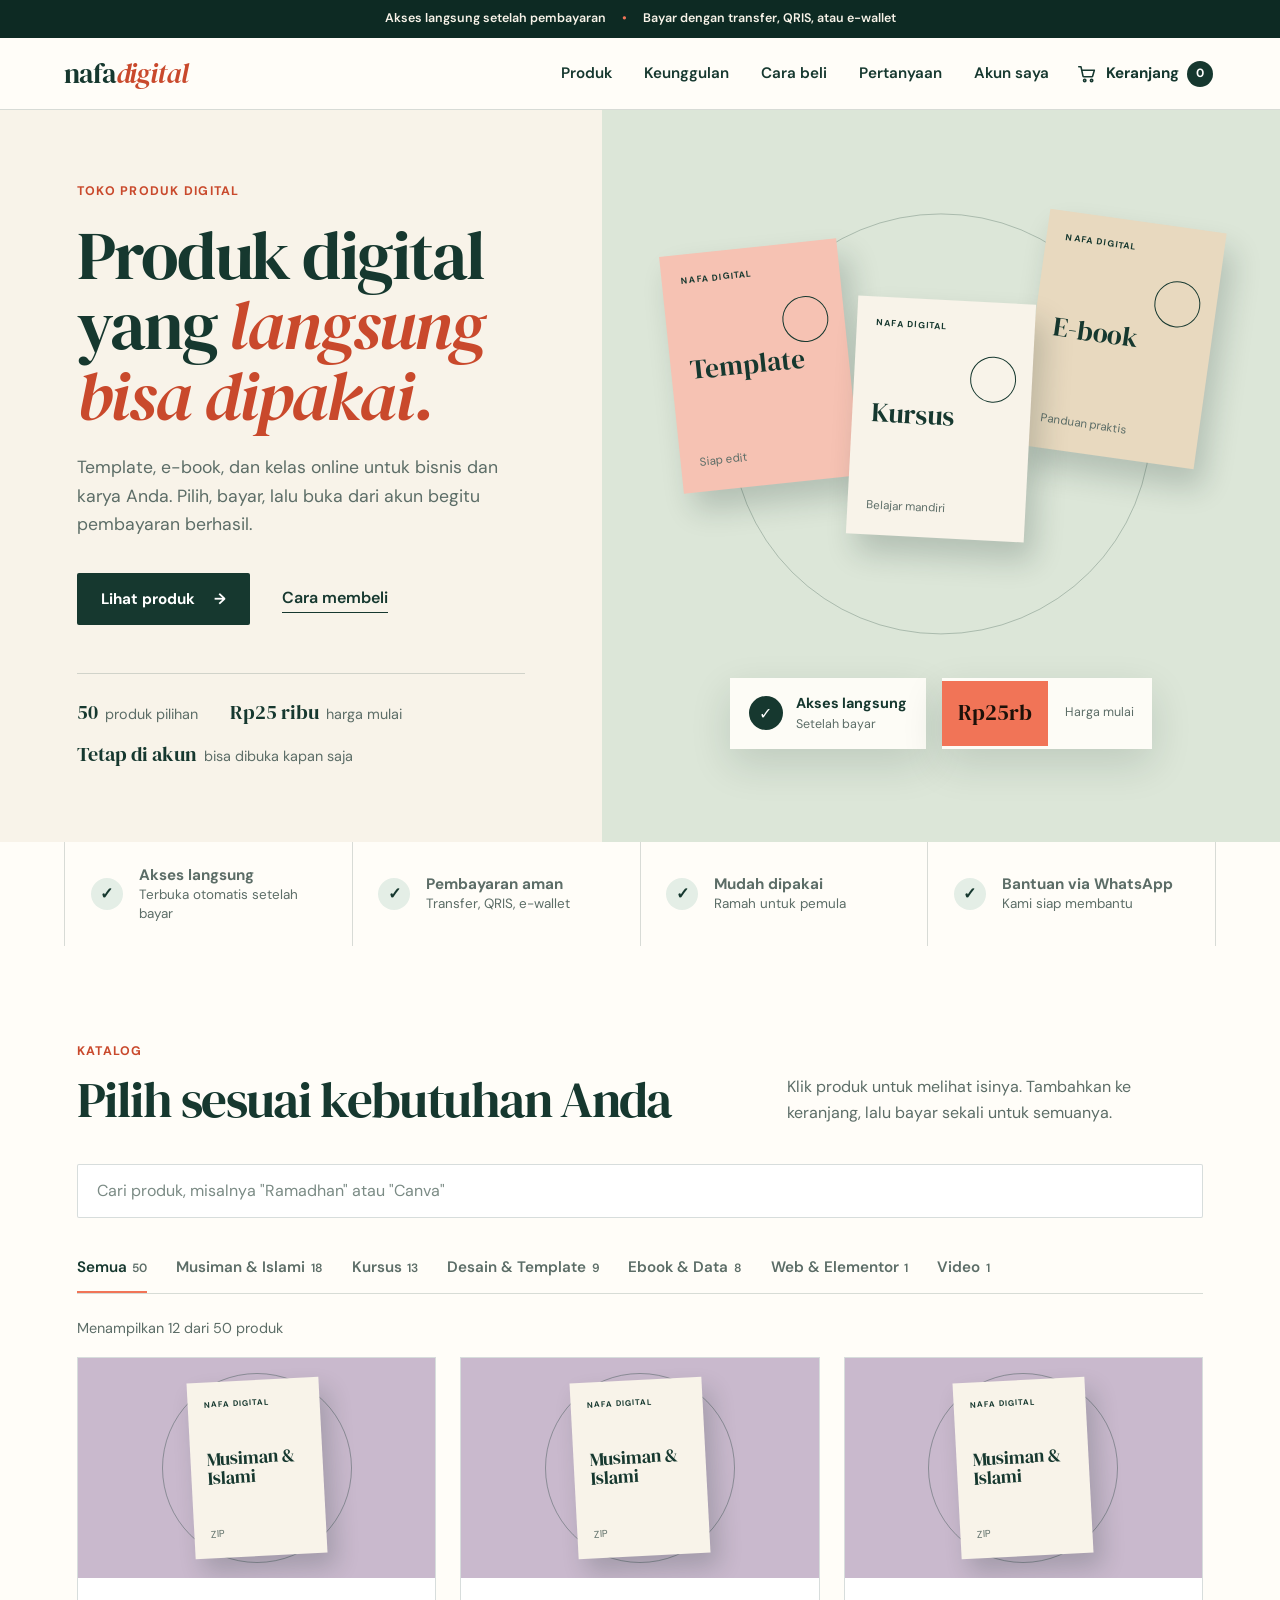
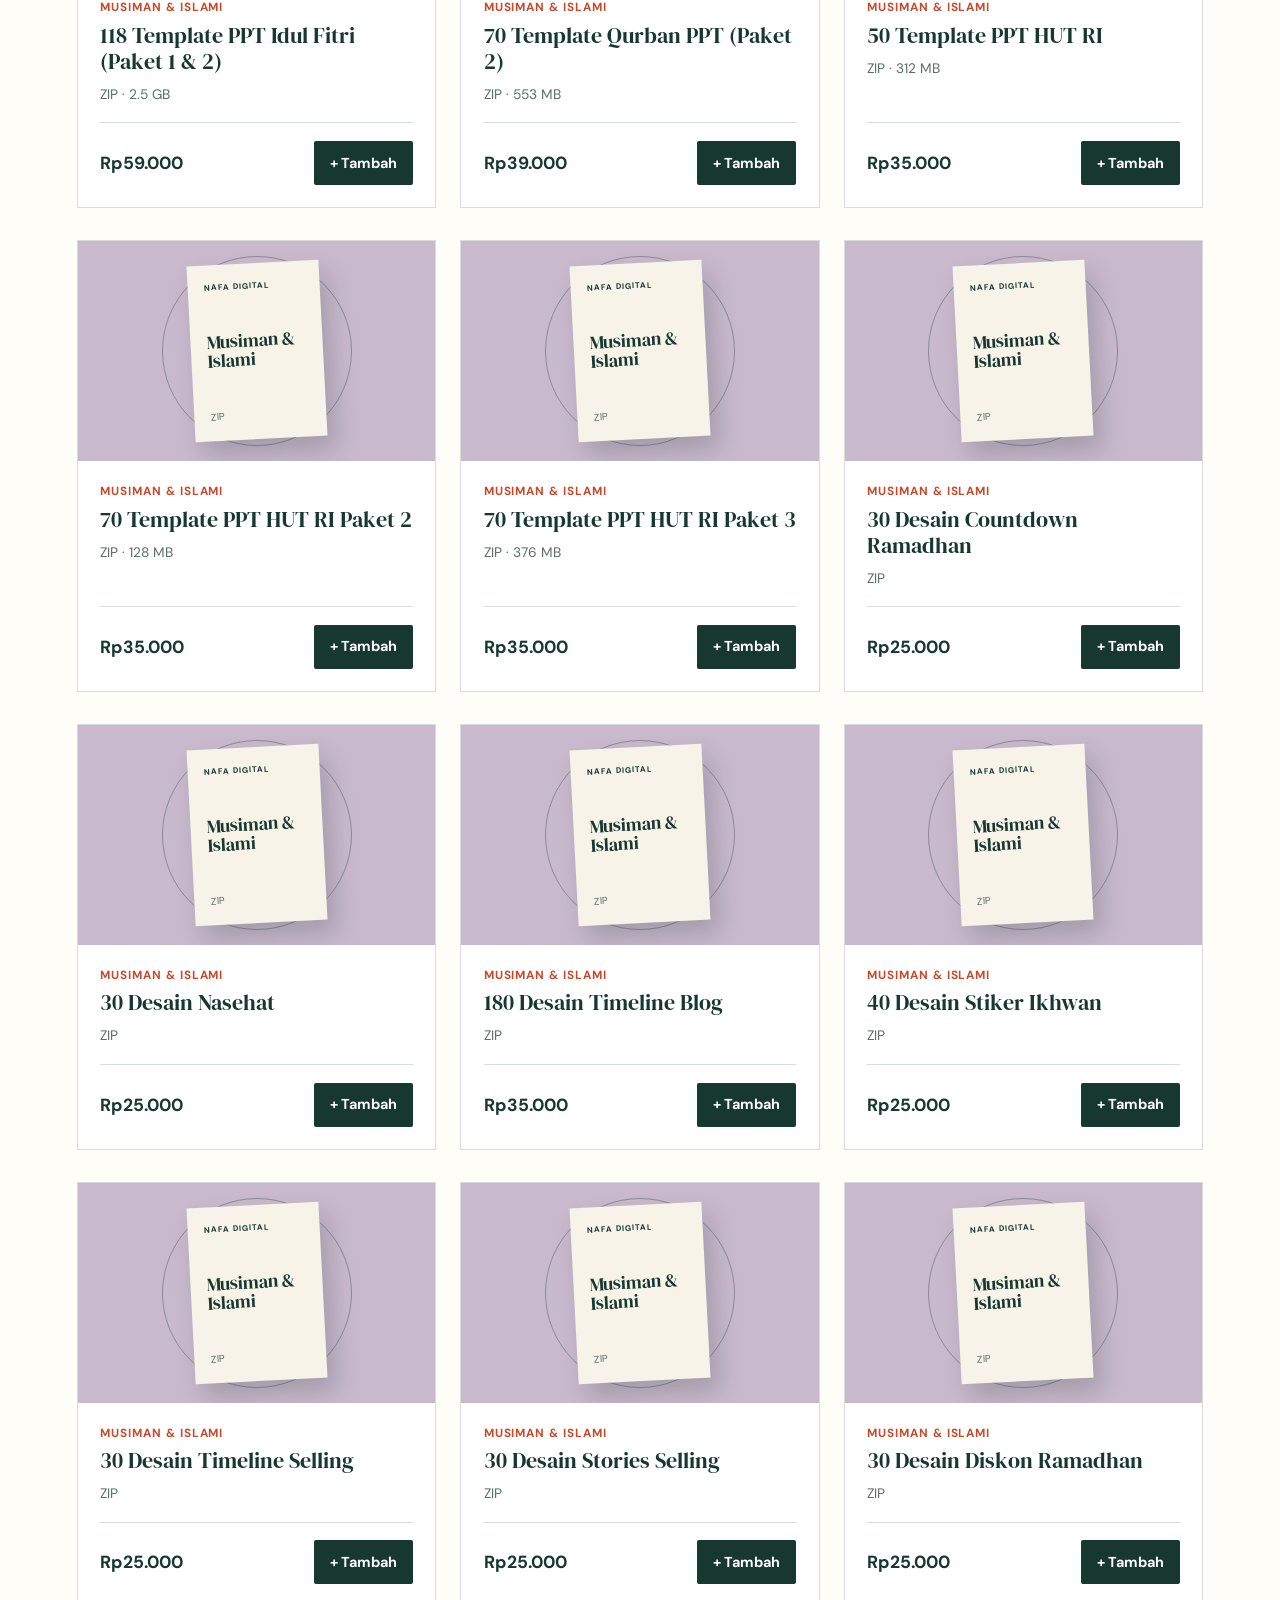
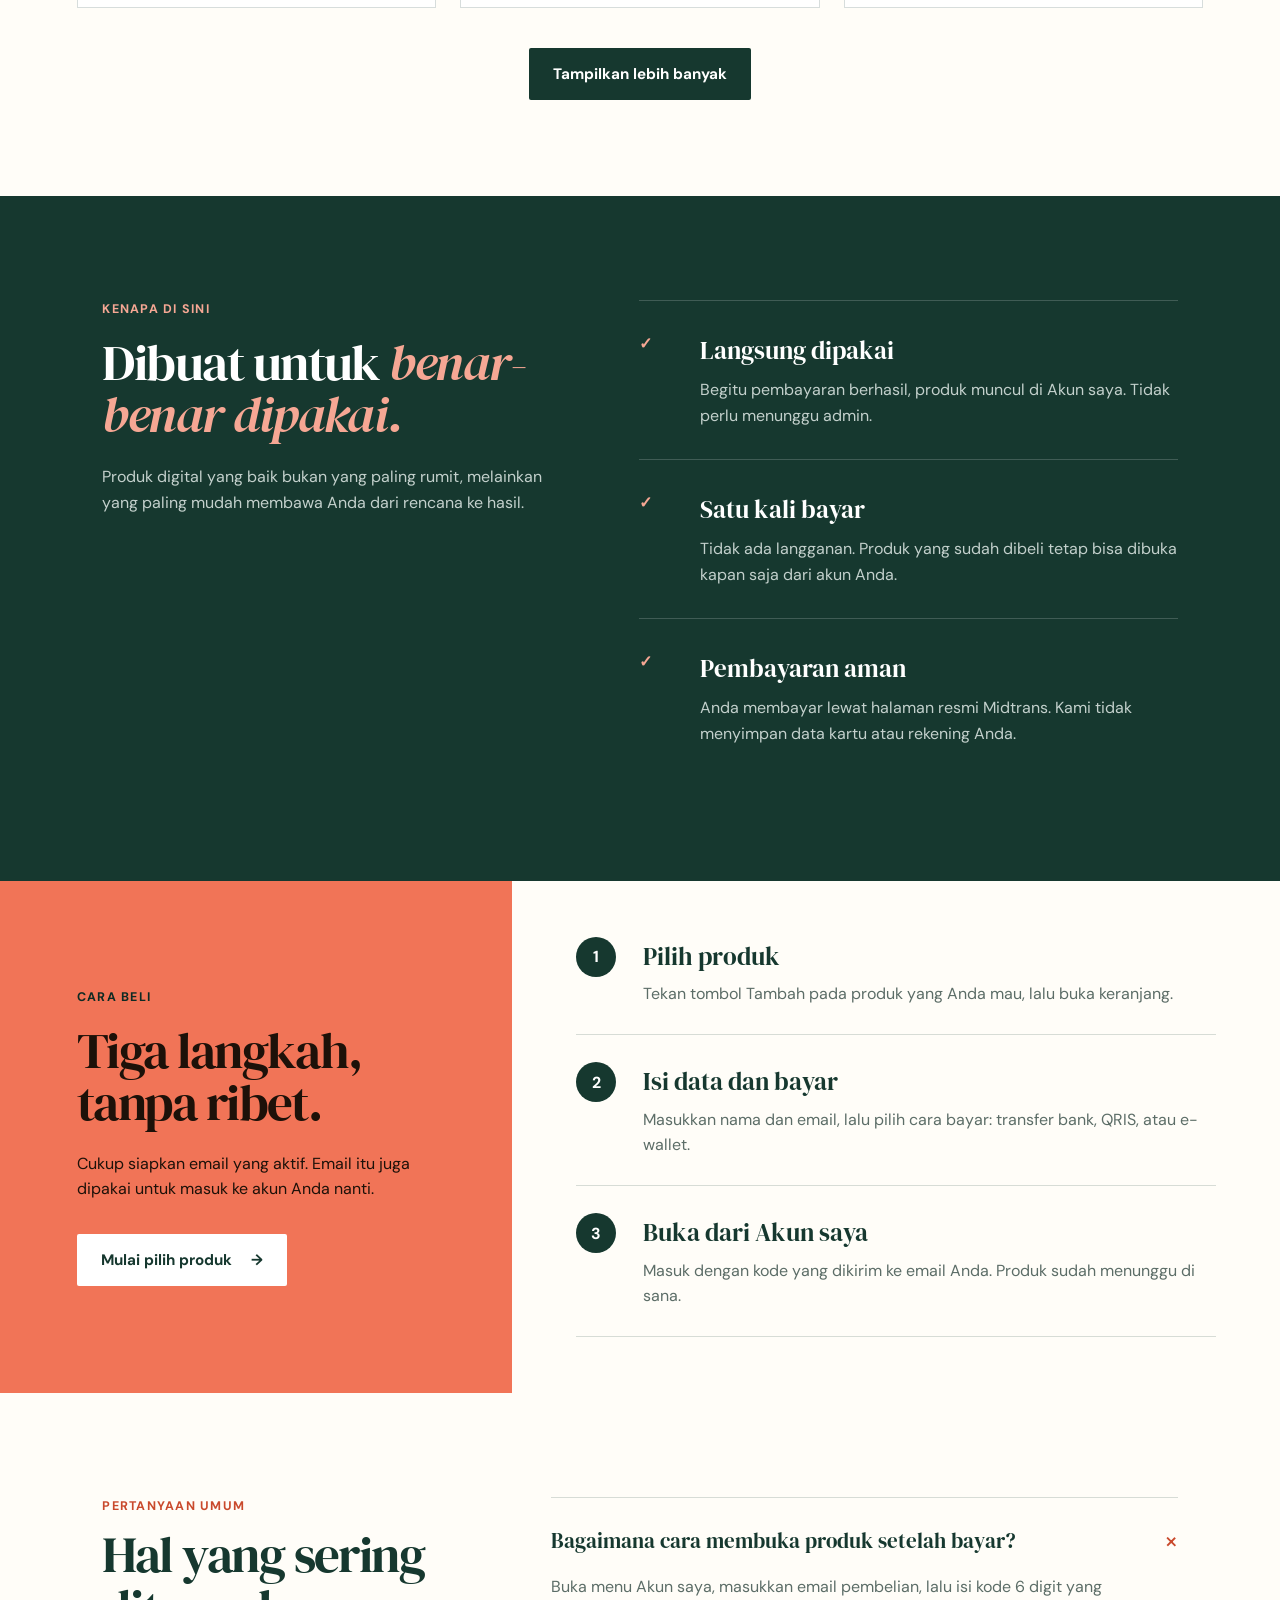
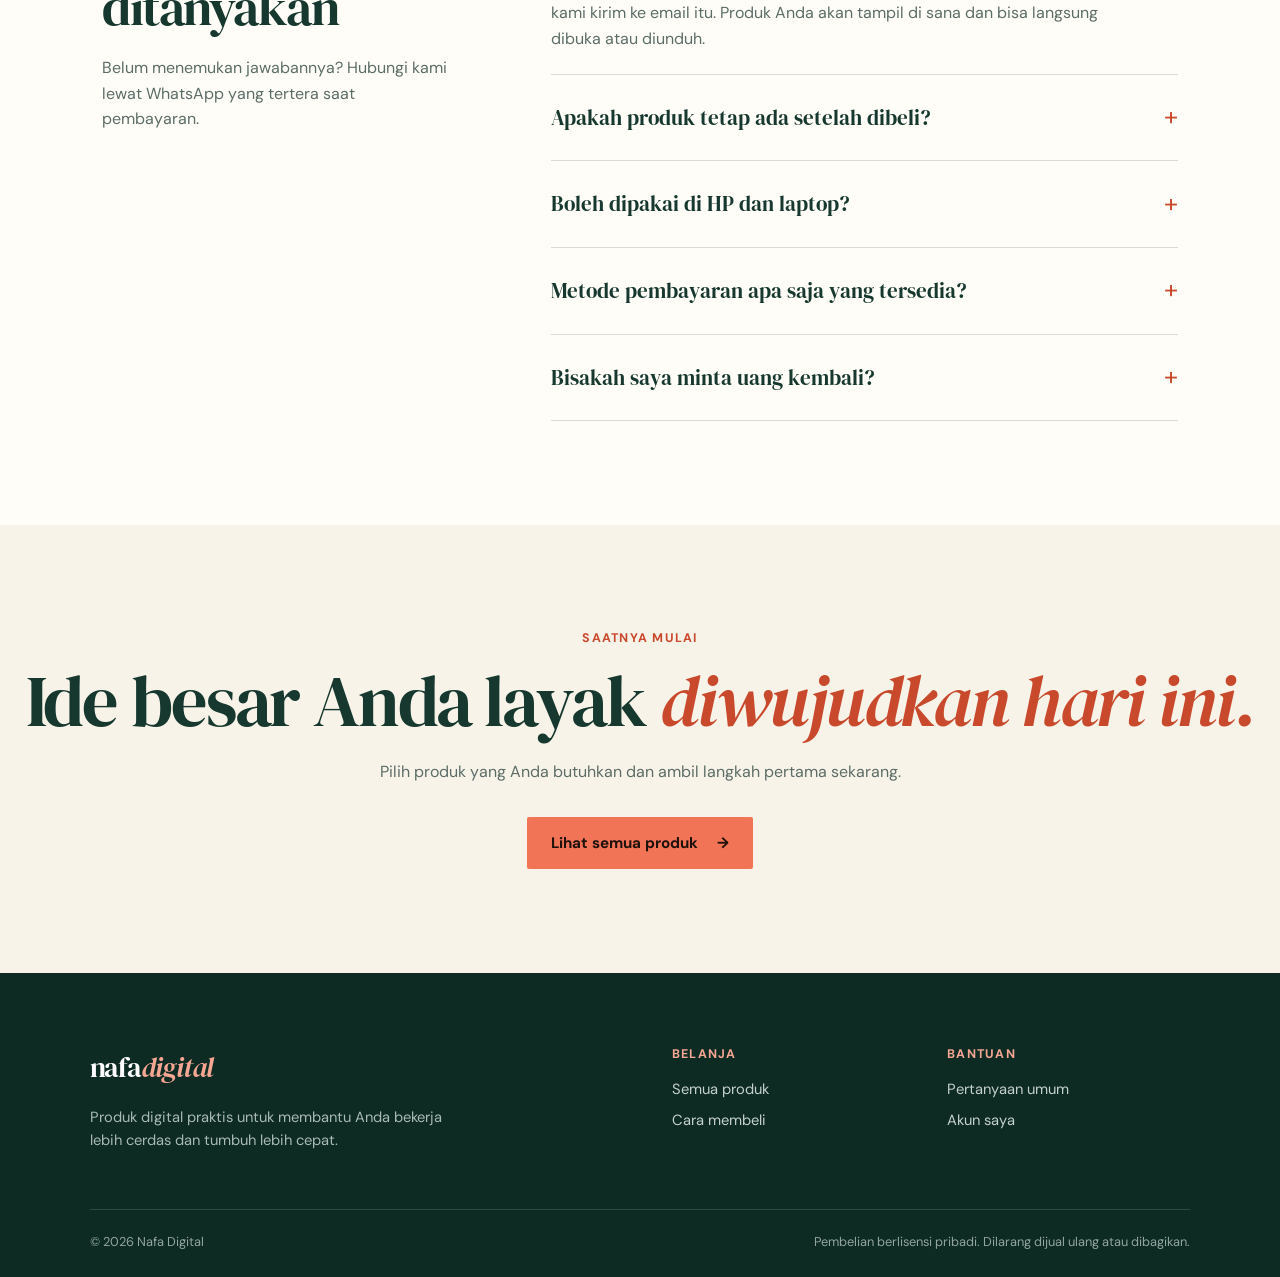
==== commit 6ae10322: "Update index.html" ====
--- a/index.html
+++ b/index.html
@@ -53,12 +53,16 @@
         </ul>
       </div>
       <div class="hero-visual" aria-hidden="true">
-        <div class="cover c1"><small>NAFA DIGITAL</small><strong>Template</strong><span>Siap edit</span></div>
-        <div class="cover c2"><small>NAFA DIGITAL</small><strong>Kursus</strong><span>Belajar mandiri</span></div>
-        <div class="cover c3"><small>NAFA DIGITAL</small><strong>E-book</strong><span>Panduan praktis</span></div>
-        <span class="orbit"></span>
-        <div class="note note-top"><b>Rp25rb</b><span>Harga mulai</span></div>
-        <div class="note note-bot"><i>✓</i><div><b>Akses langsung</b><span>Setelah bayar</span></div></div>
+        <div class="stage">
+          <span class="orbit"></span>
+          <div class="cover c1"><small>NAFA DIGITAL</small><strong>Template</strong><span>Siap edit</span></div>
+          <div class="cover c2"><small>NAFA DIGITAL</small><strong>Kursus</strong><span>Belajar mandiri</span></div>
+          <div class="cover c3"><small>NAFA DIGITAL</small><strong>E-book</strong><span>Panduan praktis</span></div>
+        </div>
+        <div class="notes">
+          <div class="note note-bot"><i>✓</i><div><b>Akses langsung</b><span>Setelah bayar</span></div></div>
+          <div class="note note-top"><b>Rp25rb</b><span>Harga mulai</span></div>
+        </div>
       </div>
     </section>
 
--- a/style.css
+++ b/style.css
@@ -56,23 +56,24 @@
 .hero-actions{display:flex;align-items:center;gap:2rem;margin-top:2.2rem;flex-wrap:wrap}
 .hero-facts{display:flex;flex-wrap:wrap;gap:.6rem 2rem;width:100%;margin-top:3rem;padding-top:1.4rem;border-top:1px solid var(--line);font-size:.9rem;color:var(--muted)}
 .hero-facts b{color:var(--ink);font-family:var(--serif);font-weight:400;font-size:1.25rem;margin-right:.2rem}
-.hero-visual{position:relative;min-height:560px;background:#dce6d8;overflow:hidden}
-.cover{position:absolute;display:flex;flex-direction:column;justify-content:space-between;width:min(210px,32%);aspect-ratio:3/4;padding:1.2rem;background:var(--cream);box-shadow:10px 18px 30px rgba(13,42,35,.2)}
+.hero-visual{position:relative;min-height:560px;background:#dce6d8;overflow:hidden;display:flex;flex-direction:column;justify-content:center;gap:2rem;padding:3rem clamp(1.25rem,4vw,3rem)}
+.stage{position:relative;width:100%;max-width:540px;aspect-ratio:1/.82;margin:0 auto}
+.cover{position:absolute;display:flex;flex-direction:column;justify-content:space-between;width:33%;aspect-ratio:3/4;padding:1.2rem;background:var(--cream);box-shadow:10px 18px 30px rgba(13,42,35,.2)}
 .cover small{font-size:.55rem;font-weight:700;letter-spacing:.14em}
 .cover strong{font-family:var(--serif);font-weight:400;font-size:1.7rem;line-height:1.05}
 .cover span{font-size:.72rem;color:var(--muted)}
 .cover::after{content:"";position:absolute;right:1rem;top:3.4rem;width:46px;height:46px;border:1px solid var(--ink);border-radius:50%}
-.c1{left:6%;top:20%;transform:rotate(-6deg);background:#f6c2b3}
-.c2{left:30%;top:32%;transform:rotate(3deg);z-index:2}
-.c3{right:6%;top:14%;transform:rotate(8deg);background:#e8d9bf}
-.orbit{position:absolute;left:50%;top:50%;width:70%;aspect-ratio:1;transform:translate(-50%,-50%);border:1px solid rgba(22,56,47,.3);border-radius:50%}
-.note{position:absolute;display:flex;align-items:center;background:rgba(255,253,248,.95);box-shadow:0 15px 40px rgba(13,42,35,.14);z-index:3}
+.c1{left:0;top:10%;transform:rotate(-6deg);background:#f6c2b3}
+.c2{left:33.5%;top:22%;transform:rotate(3deg);z-index:2}
+.c3{right:0;top:4%;transform:rotate(8deg);background:#e8d9bf}
+.orbit{position:absolute;left:50%;top:50%;width:78%;aspect-ratio:1;transform:translate(-50%,-50%);border:1px solid rgba(22,56,47,.25);border-radius:50%}
+.notes{display:flex;flex-wrap:wrap;justify-content:center;align-items:stretch;gap:1rem;position:relative;z-index:3}
+.note{display:flex;align-items:center;background:rgba(255,253,248,.95);box-shadow:0 15px 40px rgba(13,42,35,.14);z-index:3}
 .note b{display:block;font-size:.9rem}
 .note span{display:block;color:var(--muted);font-size:.78rem}
-.note-top{right:7%;bottom:14%}
 .note-top b{font-family:var(--serif);font-weight:400;font-size:1.4rem;background:var(--coral);color:#1d1109;padding:.9rem 1rem}
 .note-top span{padding:0 1.1rem}
-.note-bot{left:7%;bottom:8%;gap:.8rem;padding:.9rem 1.2rem}
+.note-bot{gap:.8rem;padding:.9rem 1.2rem}
 .note-bot i{display:grid;place-items:center;width:34px;height:34px;border-radius:50%;background:var(--ink);color:#fff;font-style:normal}
 
 /* trust */
@@ -245,7 +246,7 @@
 @media (max-width:980px){
   .hero{grid-template-columns:1fr}
   .hero-copy{min-height:auto}
-  .hero-visual{min-height:440px}
+  .hero-visual{min-height:0}
   .trust{grid-template-columns:repeat(2,1fr)}
   .trust>div:nth-child(n+3){border-top:1px solid var(--line)}
   .grid{grid-template-columns:repeat(2,1fr)}
@@ -263,7 +264,7 @@
   .menu-btn[aria-expanded="true"] span:first-child{transform:translateY(4px) rotate(45deg)}
   .menu-btn[aria-expanded="true"] span:last-child{transform:translateY(-4px) rotate(-45deg)}
   .nav{position:absolute;left:0;right:0;top:100%;flex-direction:column;gap:.2rem;margin:0;padding:1rem var(--pad) 1.4rem;background:var(--paper);border-bottom:1px solid var(--line);opacity:0;pointer-events:none;transform:translateY(-8px);transition:opacity .18s,transform .18s}
-  .nav.open{opacity:1;pointer-events:auto;transform:none}
+  .nav.is-open{opacity:1;pointer-events:auto;transform:none}
   .nav a{font-size:1.1rem;padding:.8rem 0;border-bottom:1px solid var(--line)}
   .nav a::after{display:none}
   .cart-word{display:none}
@@ -273,12 +274,11 @@
   .hero-actions{gap:1.4rem}
   .hero-actions .btn{width:100%}
   .hero-facts{gap:.5rem 1.4rem;margin-top:2.2rem}
-  .hero-visual{min-height:380px}
-  .cover{width:34%;padding:.8rem}
+  .hero-visual{padding:2rem 1rem 2.2rem;gap:1.4rem}
+  .cover{padding:.8rem}
   .cover strong{font-size:1.15rem}
   .cover span,.cover small{font-size:.5rem}
   .cover::after{display:none}
-  .c1{left:6%;top:14%}.c2{left:33%;top:26%}.c3{right:5%;top:12%}
   .note-top b{font-size:1.1rem;padding:.7rem .8rem}
   .note-top span,.note-bot span{font-size:.7rem}
   .trust{margin:0 1rem}
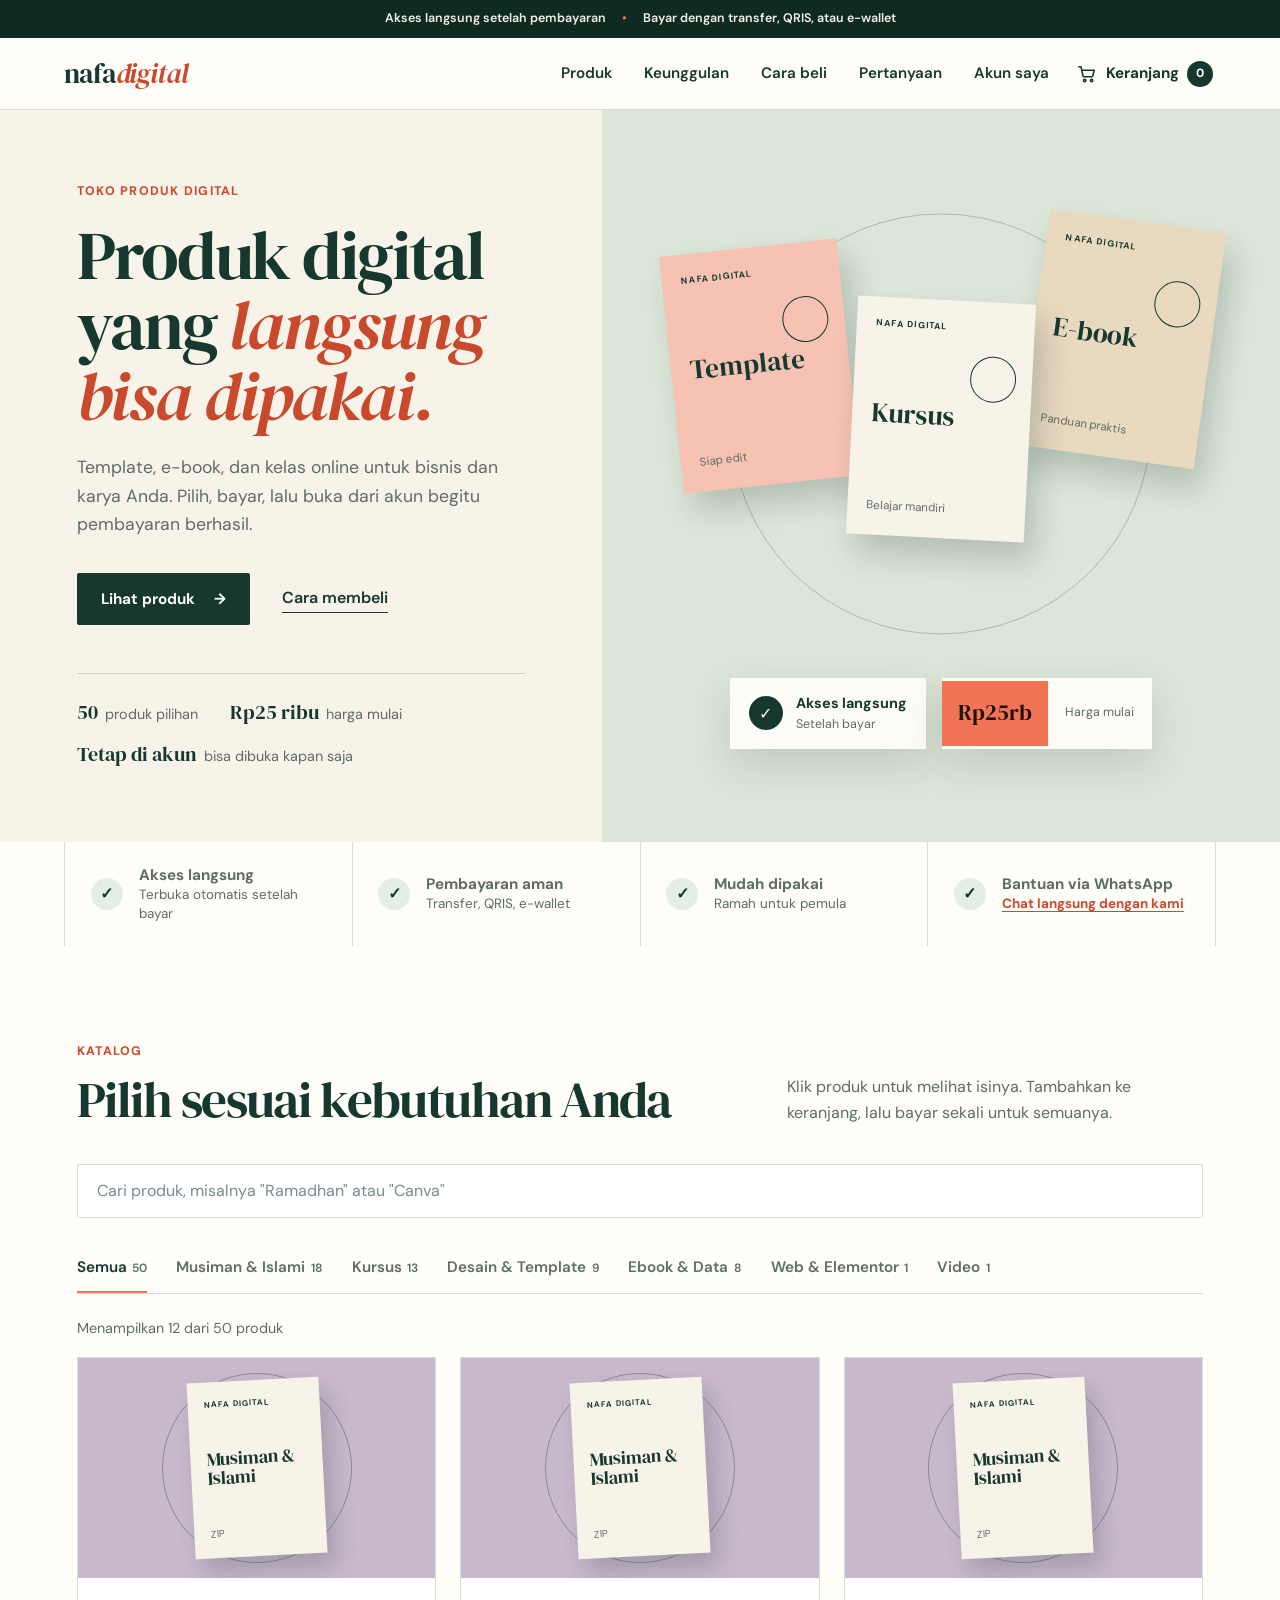
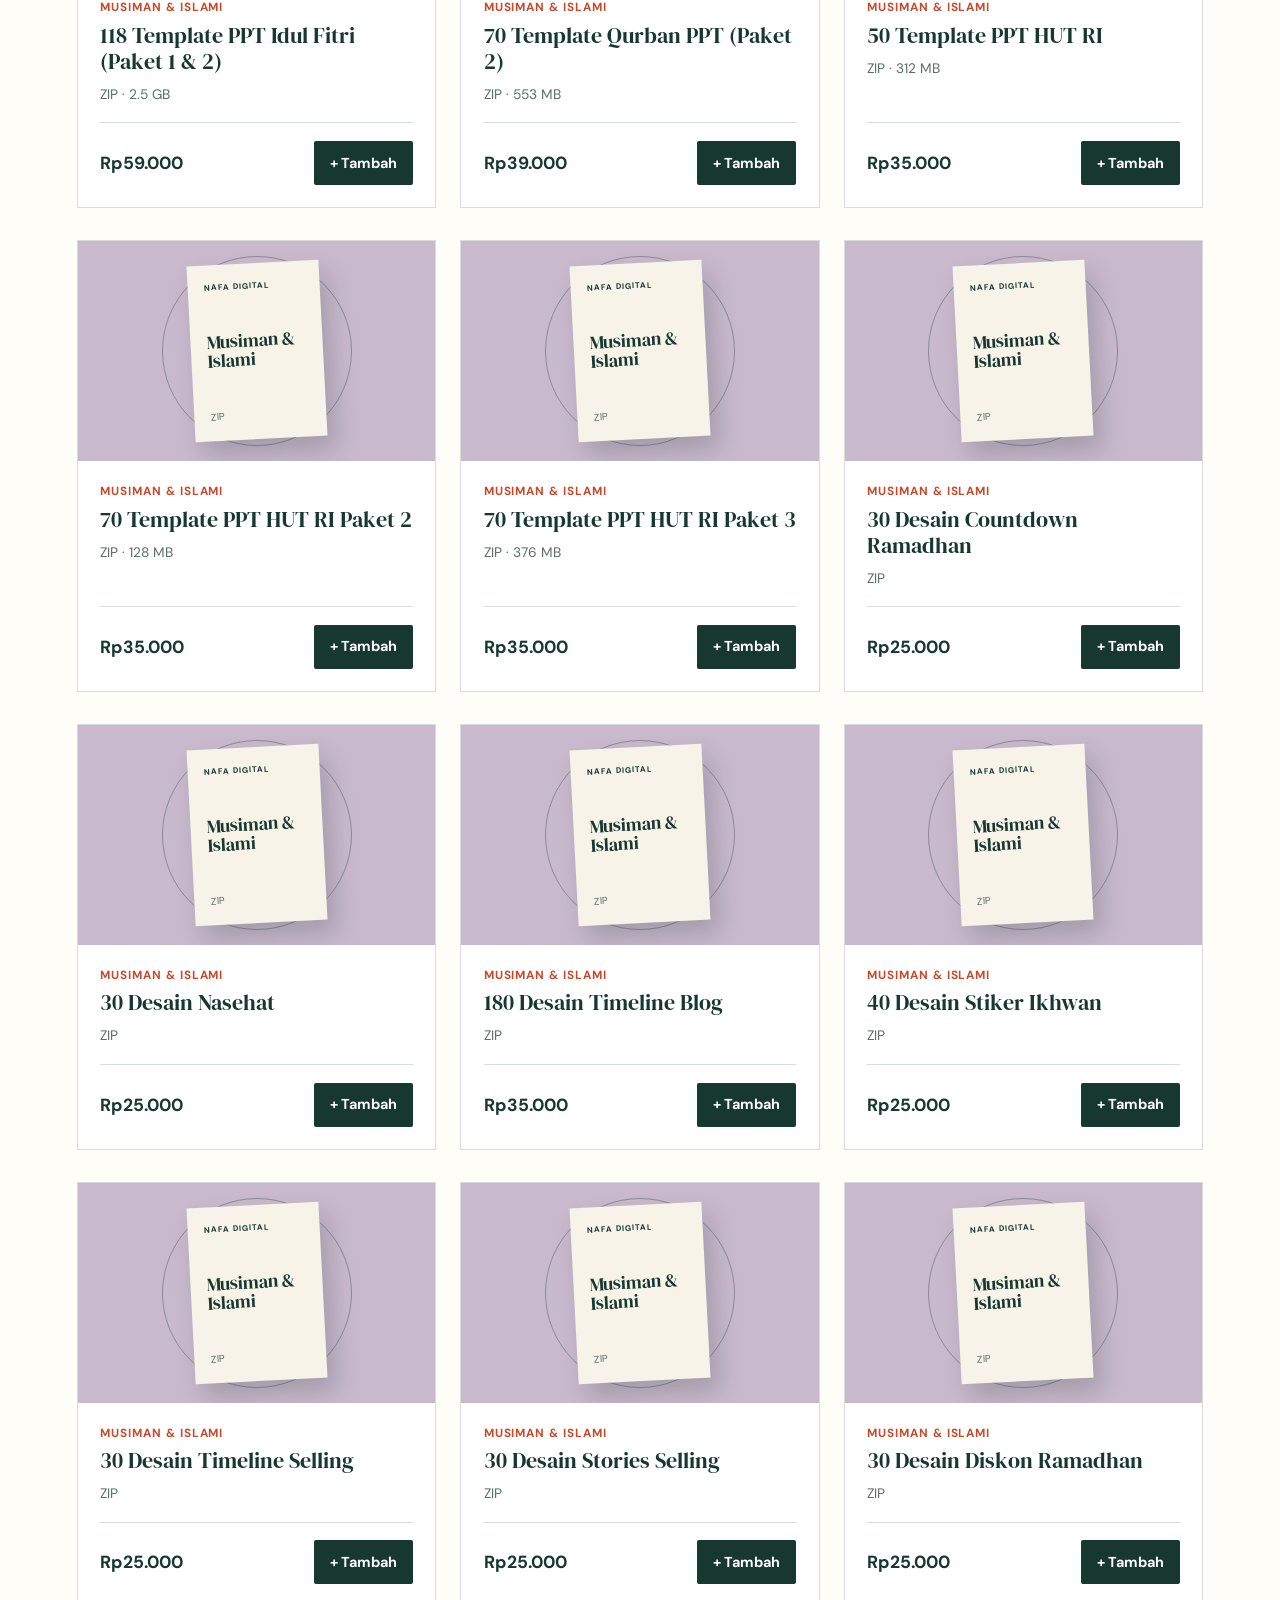
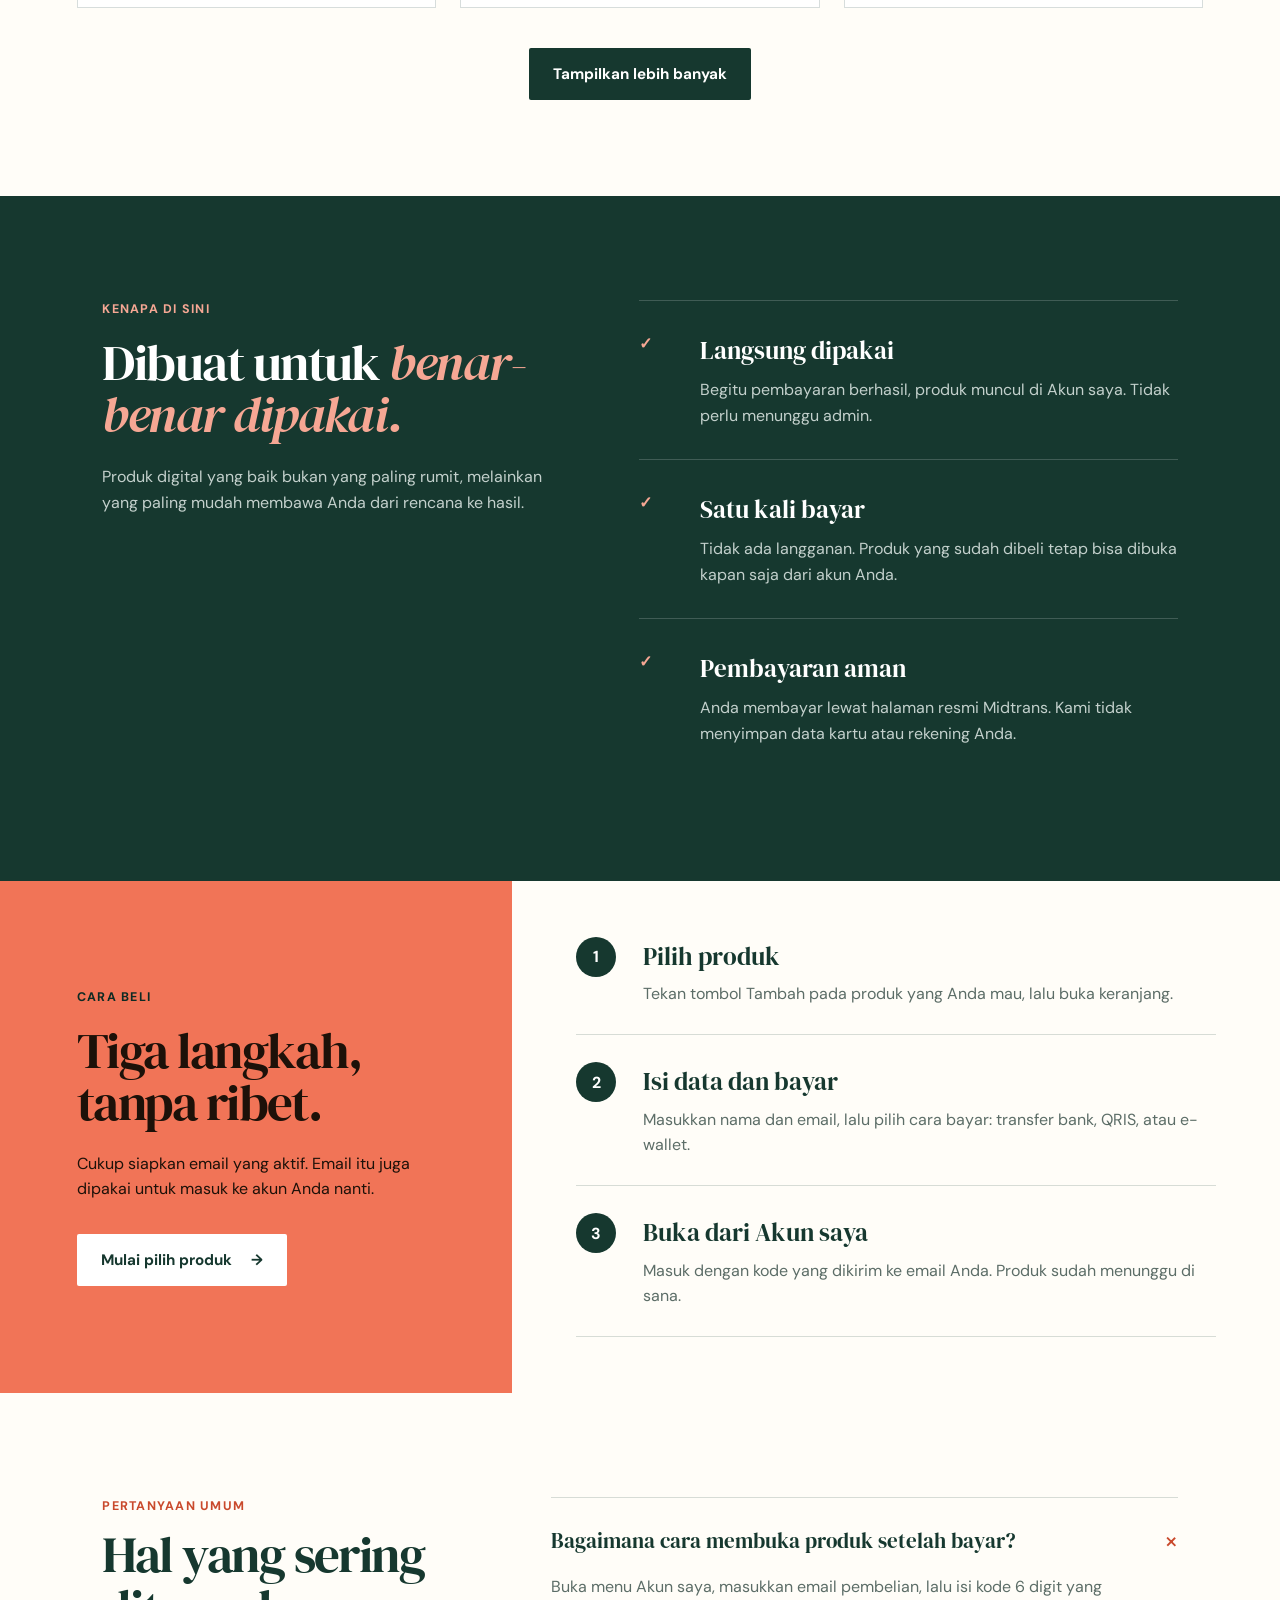
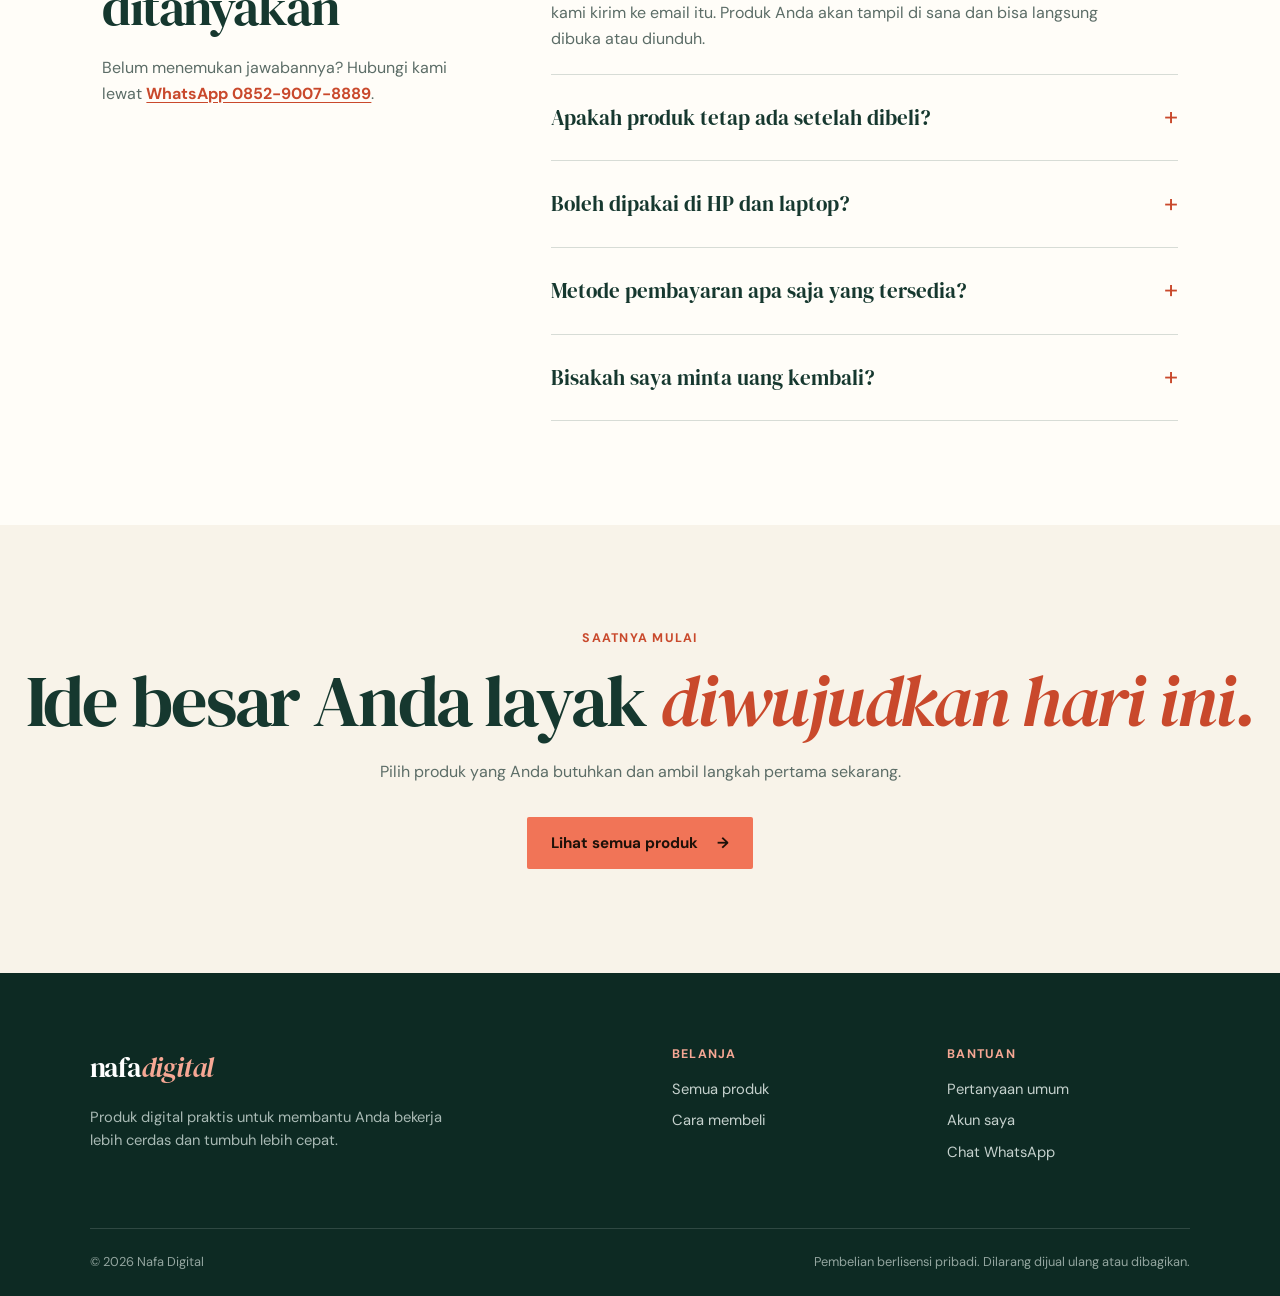
==== commit fca94690: "Update index.html" ====
--- a/index.html
+++ b/index.html
@@ -70,7 +70,7 @@
       <div><i>✓</i><span><b>Akses langsung</b>Terbuka otomatis setelah bayar</span></div>
       <div><i>✓</i><span><b>Pembayaran aman</b>Transfer, QRIS, e-wallet</span></div>
       <div><i>✓</i><span><b>Mudah dipakai</b>Ramah untuk pemula</span></div>
-      <div><i>✓</i><span><b>Bantuan via WhatsApp</b>Kami siap membantu</span></div>
+      <div><i>✓</i><span><b>Bantuan via WhatsApp</b><a class="wa" href="https://wa.me/6285290078889?text=Halo%20Nafa%20Digital%2C%20saya%20butuh%20bantuan" target="_blank" rel="noopener">Chat langsung dengan kami</a></span></div>
     </section>
 
     <section class="products" id="produk" aria-labelledby="products-title">
@@ -116,7 +116,7 @@
       <div>
         <p class="eyebrow">Pertanyaan umum</p>
         <h2 id="faq-title">Hal yang sering ditanyakan</h2>
-        <p class="faq-note">Belum menemukan jawabannya? Hubungi kami lewat WhatsApp yang tertera saat pembayaran.</p>
+        <p class="faq-note">Belum menemukan jawabannya? Hubungi kami lewat <a class="wa" href="https://wa.me/6285290078889?text=Halo%20Nafa%20Digital%2C%20saya%20butuh%20bantuan" target="_blank" rel="noopener">WhatsApp 0852-9007-8889</a>.</p>
       </div>
       <div class="acc">
         <details open><summary>Bagaimana cara membuka produk setelah bayar?<span aria-hidden="true">+</span></summary><p>Buka menu Akun saya, masukkan email pembelian, lalu isi kode 6 digit yang kami kirim ke email itu. Produk Anda akan tampil di sana dan bisa langsung dibuka atau diunduh.</p></details>
@@ -151,7 +151,7 @@
     <div><a class="logo logo-light" href="#/">nafa<span>digital</span></a><p>Produk digital praktis untuk membantu Anda bekerja lebih cerdas dan tumbuh lebih cepat.</p></div>
     <div class="foot-links">
       <div><b>Belanja</b><a href="#produk">Semua produk</a><a href="#cara-beli">Cara membeli</a></div>
-      <div><b>Bantuan</b><a href="#faq">Pertanyaan umum</a><a href="#/akun">Akun saya</a></div>
+      <div><b>Bantuan</b><a href="#faq">Pertanyaan umum</a><a href="#/akun">Akun saya</a><a href="https://wa.me/6285290078889?text=Halo%20Nafa%20Digital%2C%20saya%20butuh%20bantuan" target="_blank" rel="noopener">Chat WhatsApp</a></div>
     </div>
   </div>
   <div class="foot-bottom"><span>© 2026 Nafa Digital</span><span>Pembelian berlisensi pribadi. Dilarang dijual ulang atau dibagikan.</span></div>
--- a/style.css
+++ b/style.css
@@ -149,6 +149,7 @@
 
 /* faq */
 .faq{display:grid;grid-template-columns:.72fr 1.28fr;gap:6rem;padding:6.5rem clamp(1.25rem,8vw,9rem)}
+.wa{color:var(--coral-d);font-weight:700;text-decoration:underline;text-underline-offset:3px}
 .faq-note{color:var(--muted);margin-top:1.4rem;max-width:22rem}
 .acc details{padding:1.4rem 0;border-top:1px solid var(--line)}
 .acc details:last-child{border-bottom:1px solid var(--line)}
@@ -235,6 +236,13 @@
 .open{display:inline-flex;align-items:center;min-height:44px;padding:0 1.1rem;background:var(--ink);color:#fff;font-weight:700;font-size:.92rem;border-radius:2px}
 .open:hover{background:var(--coral-d)}
 .panel>.open{margin-top:1.2rem;background:transparent;color:var(--ink);border:1px solid var(--line)}
+.guide{margin-top:1.2rem}
+.guide summary{font-family:var(--serif);font-size:1.35rem;cursor:pointer;min-height:44px;display:flex;align-items:center}
+.guide ol{margin:1rem 0 1rem 1.4rem;display:grid;gap:.9rem;list-style:decimal}
+.guide li::marker{font-weight:700;color:var(--coral-d)}
+.guide li{line-height:1.6}
+.guide li strong{display:block}
+.guide p{color:var(--muted);margin-top:.8rem;max-width:62ch}
 .files{margin-top:.6rem}
 .files li{display:flex;align-items:center;justify-content:space-between;gap:1rem;padding:.7rem 0;border-top:1px dashed var(--line);font-size:.92rem;overflow-wrap:anywhere}
 .files button{flex:none;min-height:40px;padding:0 .9rem;border:1px solid var(--ink);font-weight:600;font-size:.85rem;border-radius:2px}
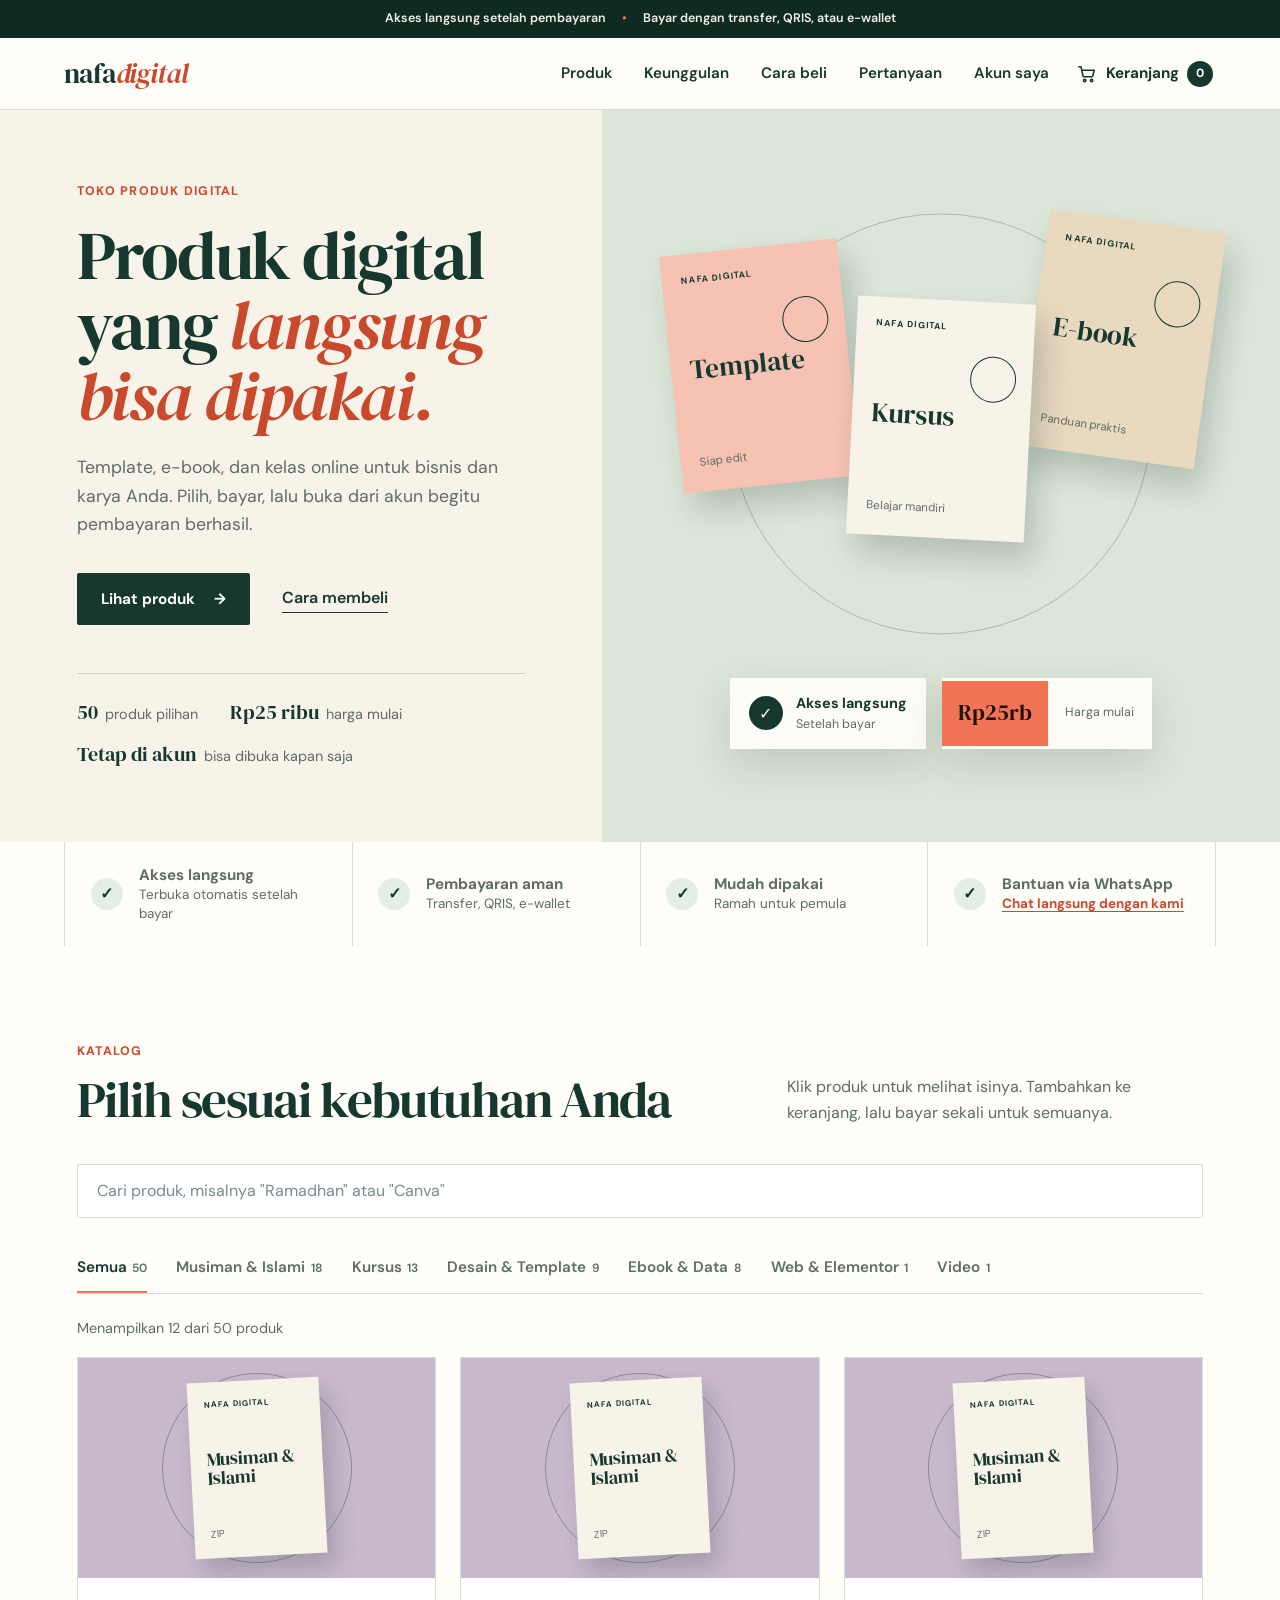
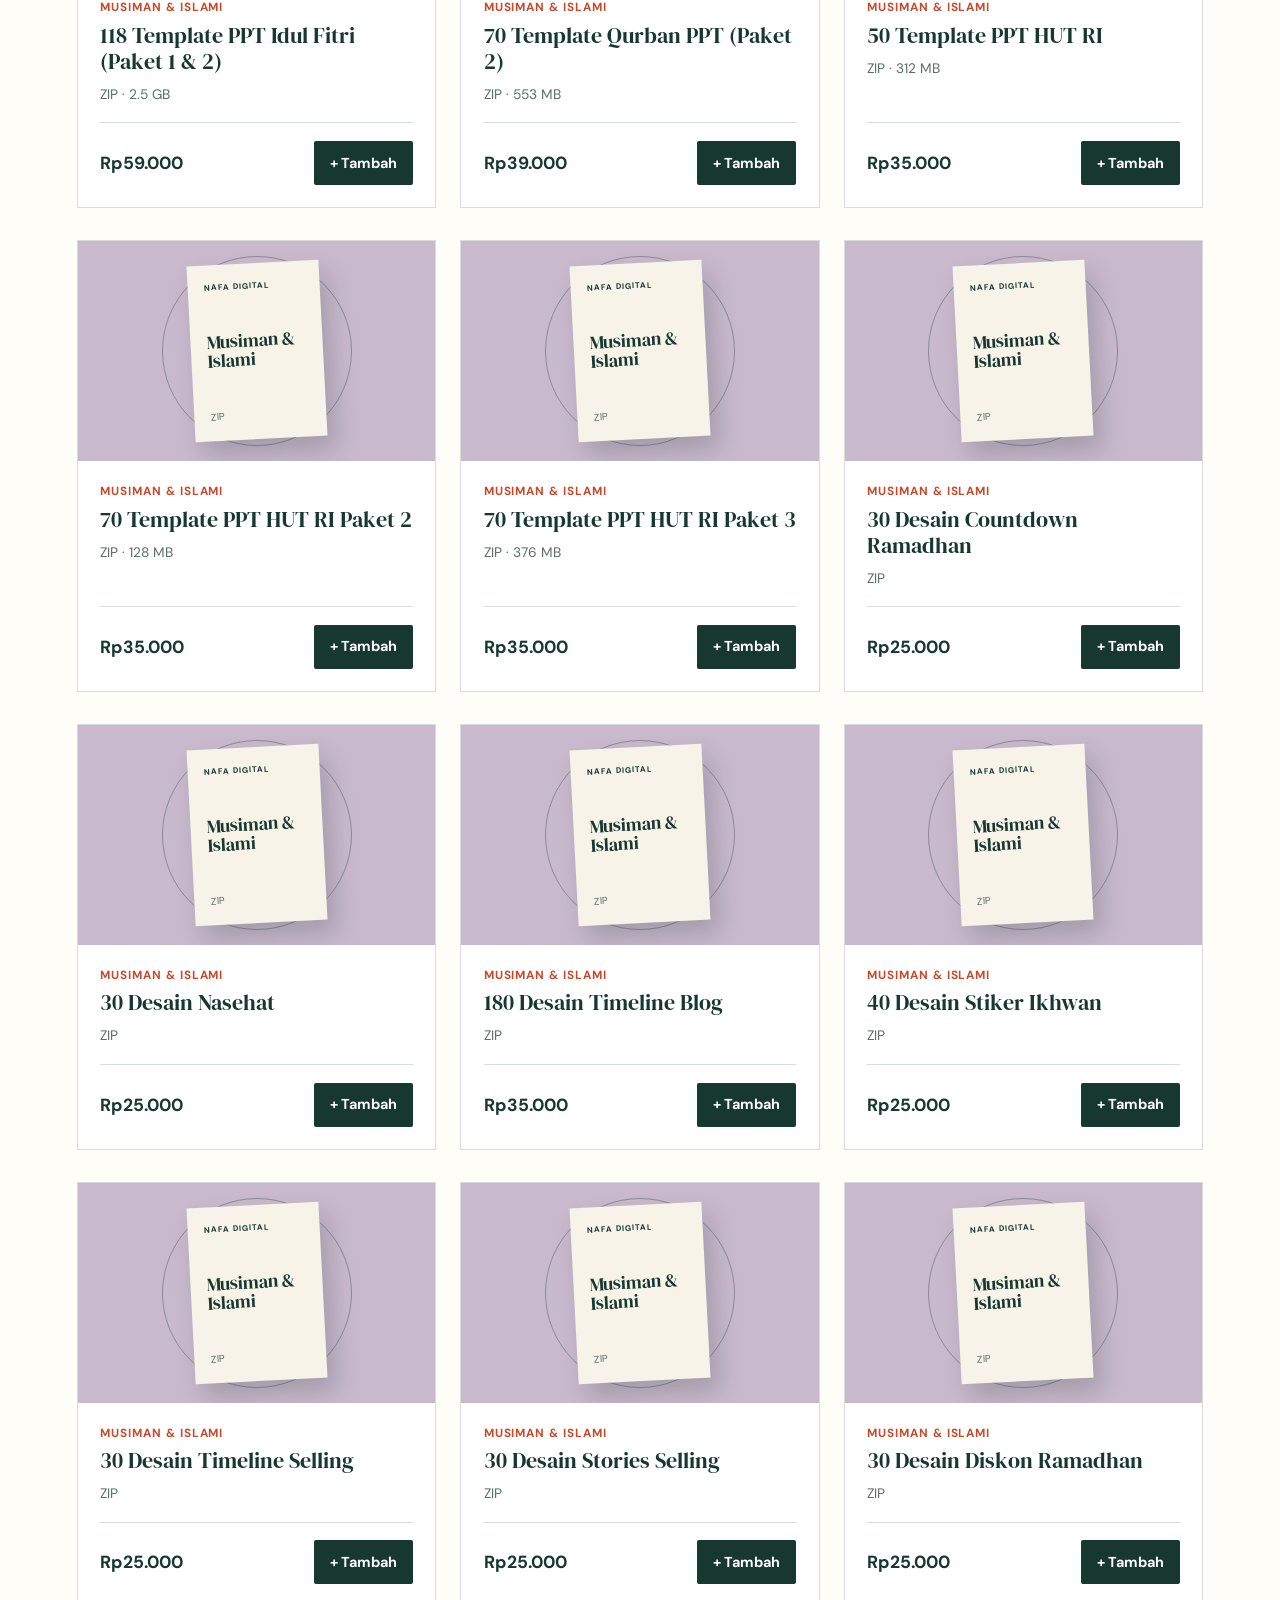
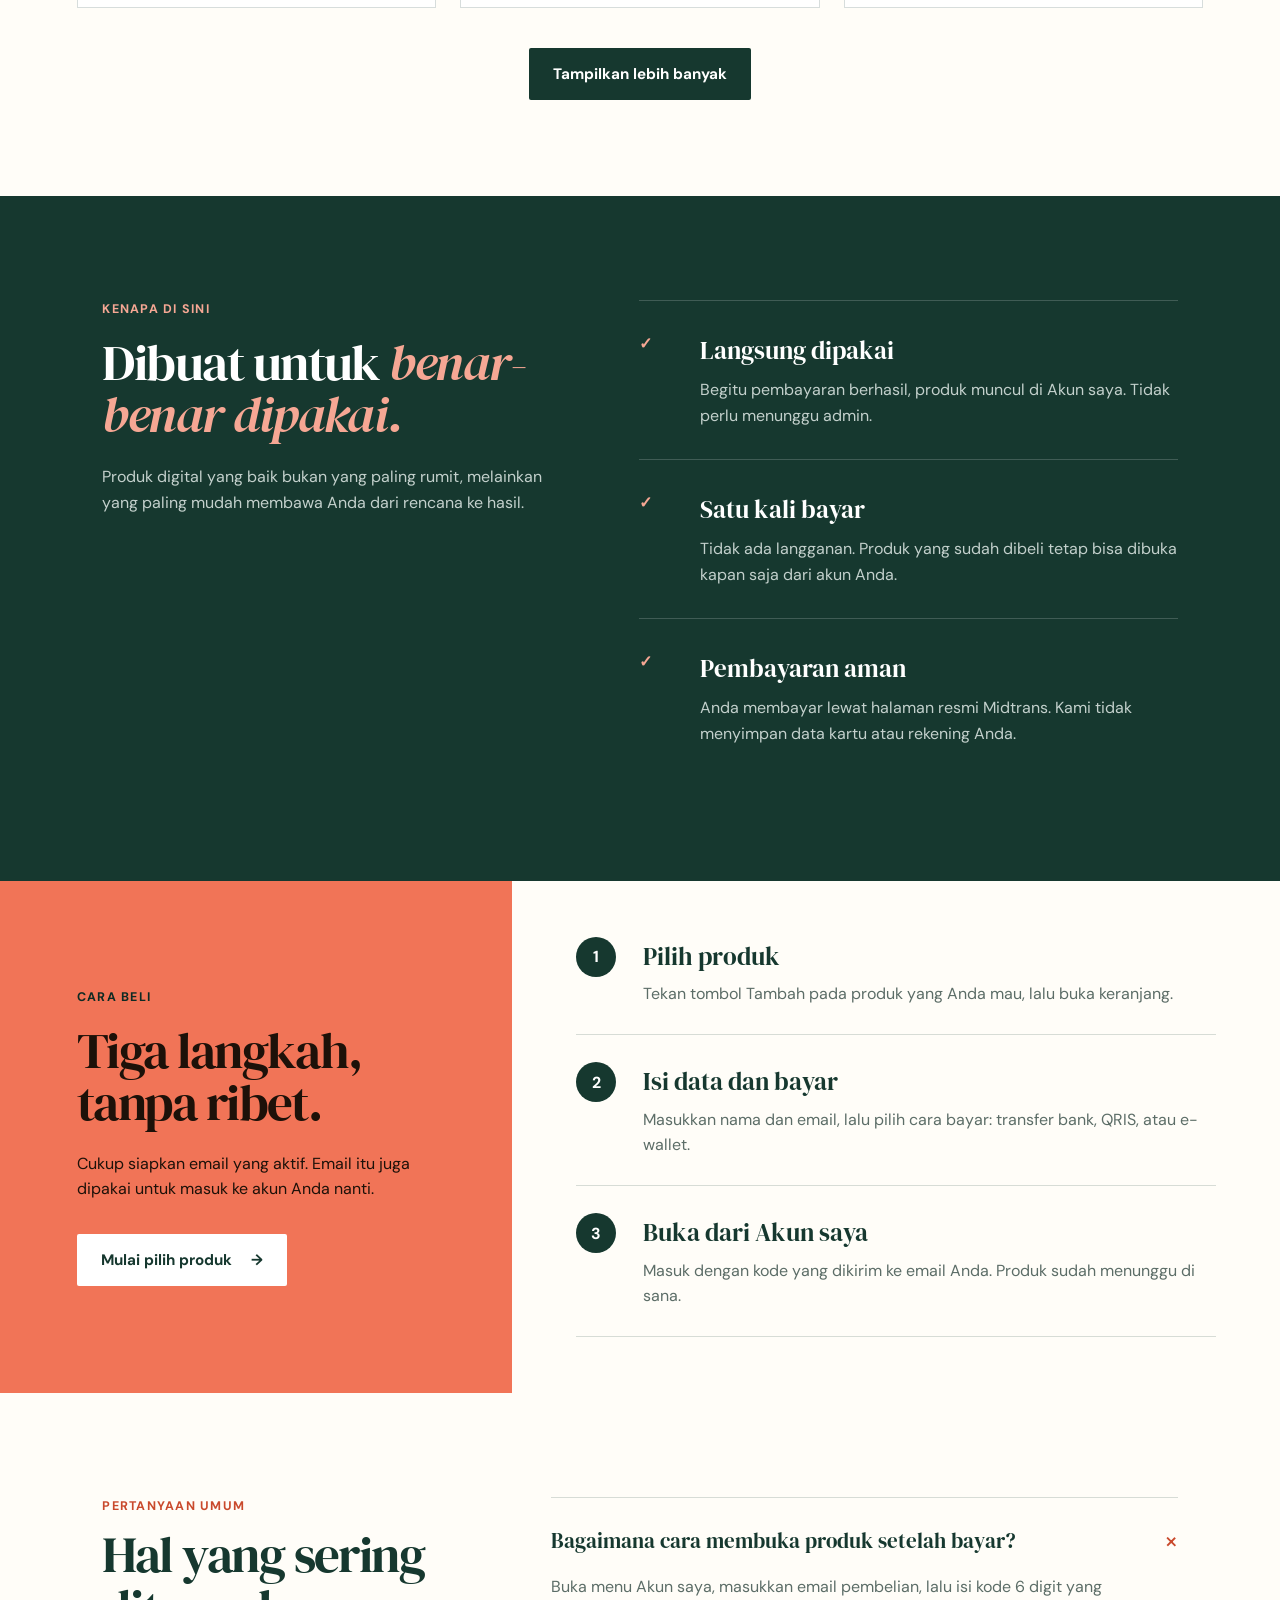
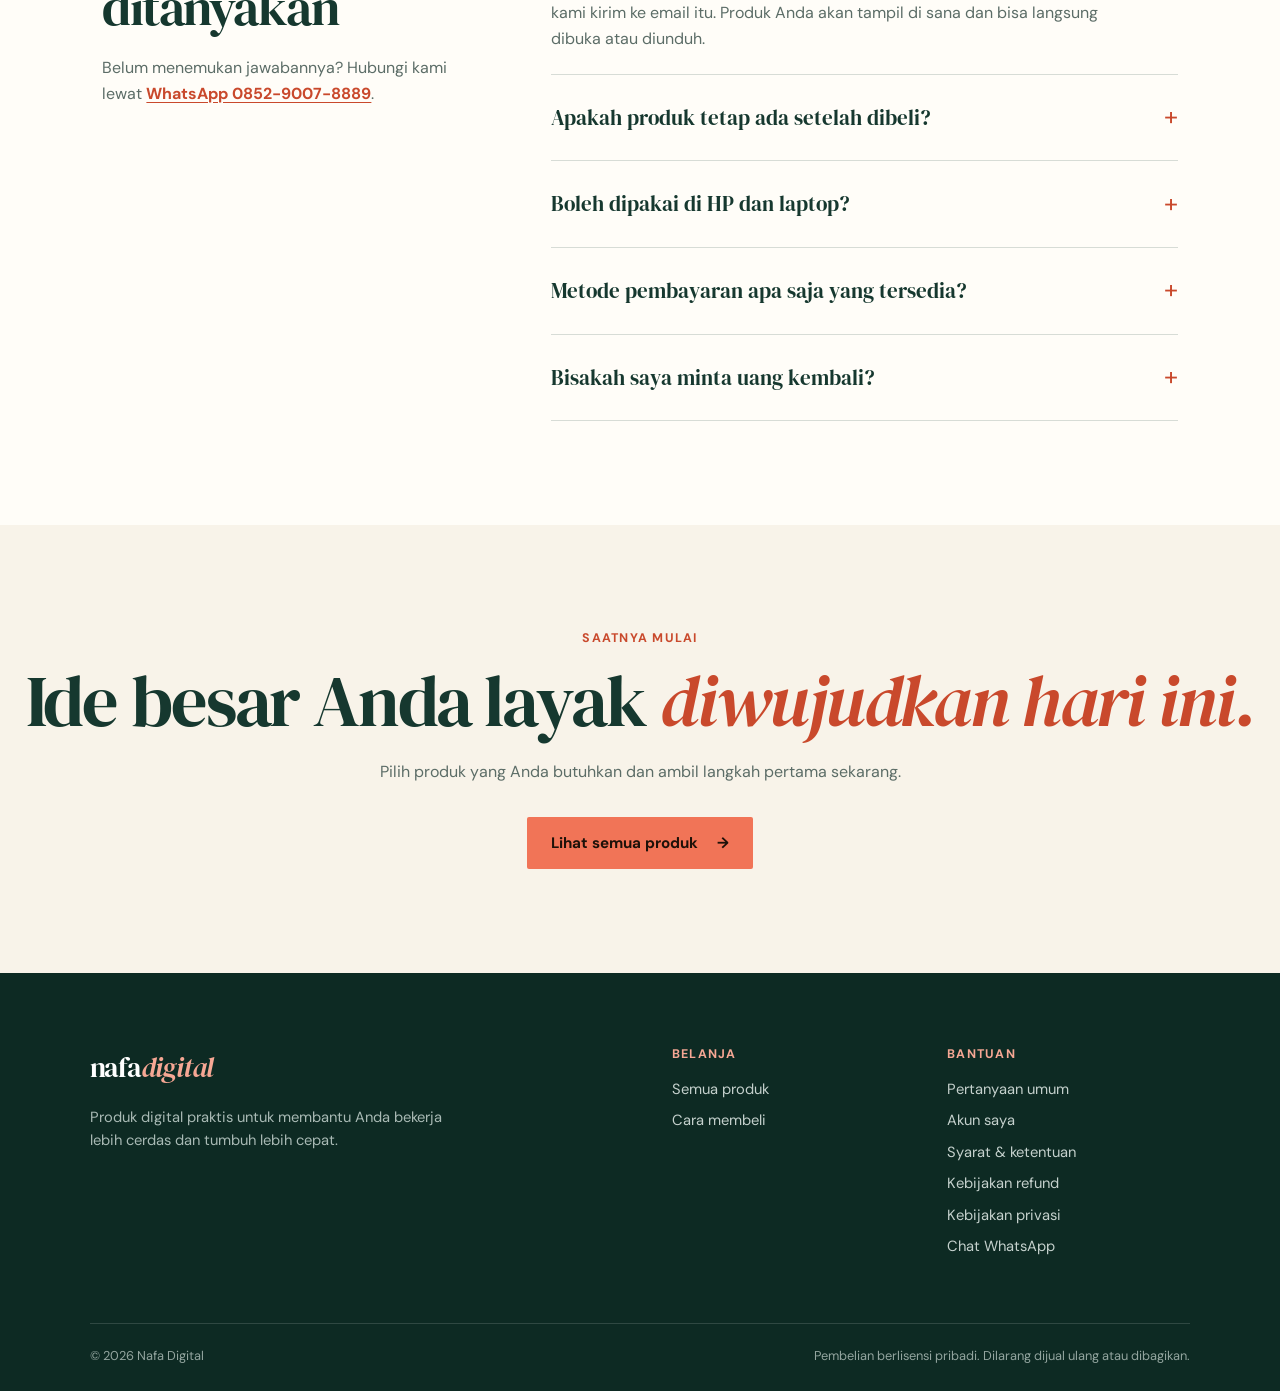
==== commit b7f979d4: "Update index.html" ====
--- a/index.html
+++ b/index.html
@@ -151,7 +151,7 @@
     <div><a class="logo logo-light" href="#/">nafa<span>digital</span></a><p>Produk digital praktis untuk membantu Anda bekerja lebih cerdas dan tumbuh lebih cepat.</p></div>
     <div class="foot-links">
       <div><b>Belanja</b><a href="#produk">Semua produk</a><a href="#cara-beli">Cara membeli</a></div>
-      <div><b>Bantuan</b><a href="#faq">Pertanyaan umum</a><a href="#/akun">Akun saya</a><a href="https://wa.me/6285290078889?text=Halo%20Nafa%20Digital%2C%20saya%20butuh%20bantuan" target="_blank" rel="noopener">Chat WhatsApp</a></div>
+      <div><b>Bantuan</b><a href="#faq">Pertanyaan umum</a><a href="#/akun">Akun saya</a><a href="syarat">Syarat &amp; ketentuan</a><a href="refund">Kebijakan refund</a><a href="privasi">Kebijakan privasi</a><a href="https://wa.me/6285290078889?text=Halo%20Nafa%20Digital%2C%20saya%20butuh%20bantuan" target="_blank" rel="noopener">Chat WhatsApp</a></div>
     </div>
   </div>
   <div class="foot-bottom"><span>© 2026 Nafa Digital</span><span>Pembelian berlisensi pribadi. Dilarang dijual ulang atau dibagikan.</span></div>
@@ -190,7 +190,7 @@
       <label>Email aktif<small>Dipakai untuk masuk ke akun dan membuka produk</small><input name="email" type="email" required autocomplete="email" inputmode="email"></label>
       <label>Nomor WhatsApp (boleh dikosongkan)<input name="whatsapp" type="tel" autocomplete="tel" inputmode="tel" placeholder="08xxxxxxxxxx"></label>
       <input class="hp" name="website" tabindex="-1" autocomplete="off" aria-hidden="true">
-      <label class="agree"><input type="checkbox" name="agree" required><span>Saya setuju produk ini hanya untuk pemakaian pribadi dan tidak akan dijual ulang atau dibagikan.</span></label>
+      <label class="agree"><input type="checkbox" name="agree" required><span>Saya setuju produk ini hanya untuk pemakaian pribadi dan tidak akan dijual ulang atau dibagikan, serta menyetujui <a class="wa" href="syarat" target="_blank" rel="noopener">Syarat &amp; Ketentuan</a> dan <a class="wa" href="refund" target="_blank" rel="noopener">Kebijakan Refund</a>.</span></label>
       <p id="coErr" class="err" role="alert" hidden></p>
       <button class="btn btn-coral wide" id="payBtn" type="submit">Bayar sekarang <span aria-hidden="true">→</span></button>
       <p class="secure">Pembayaran aman · Produk terbuka otomatis</p>
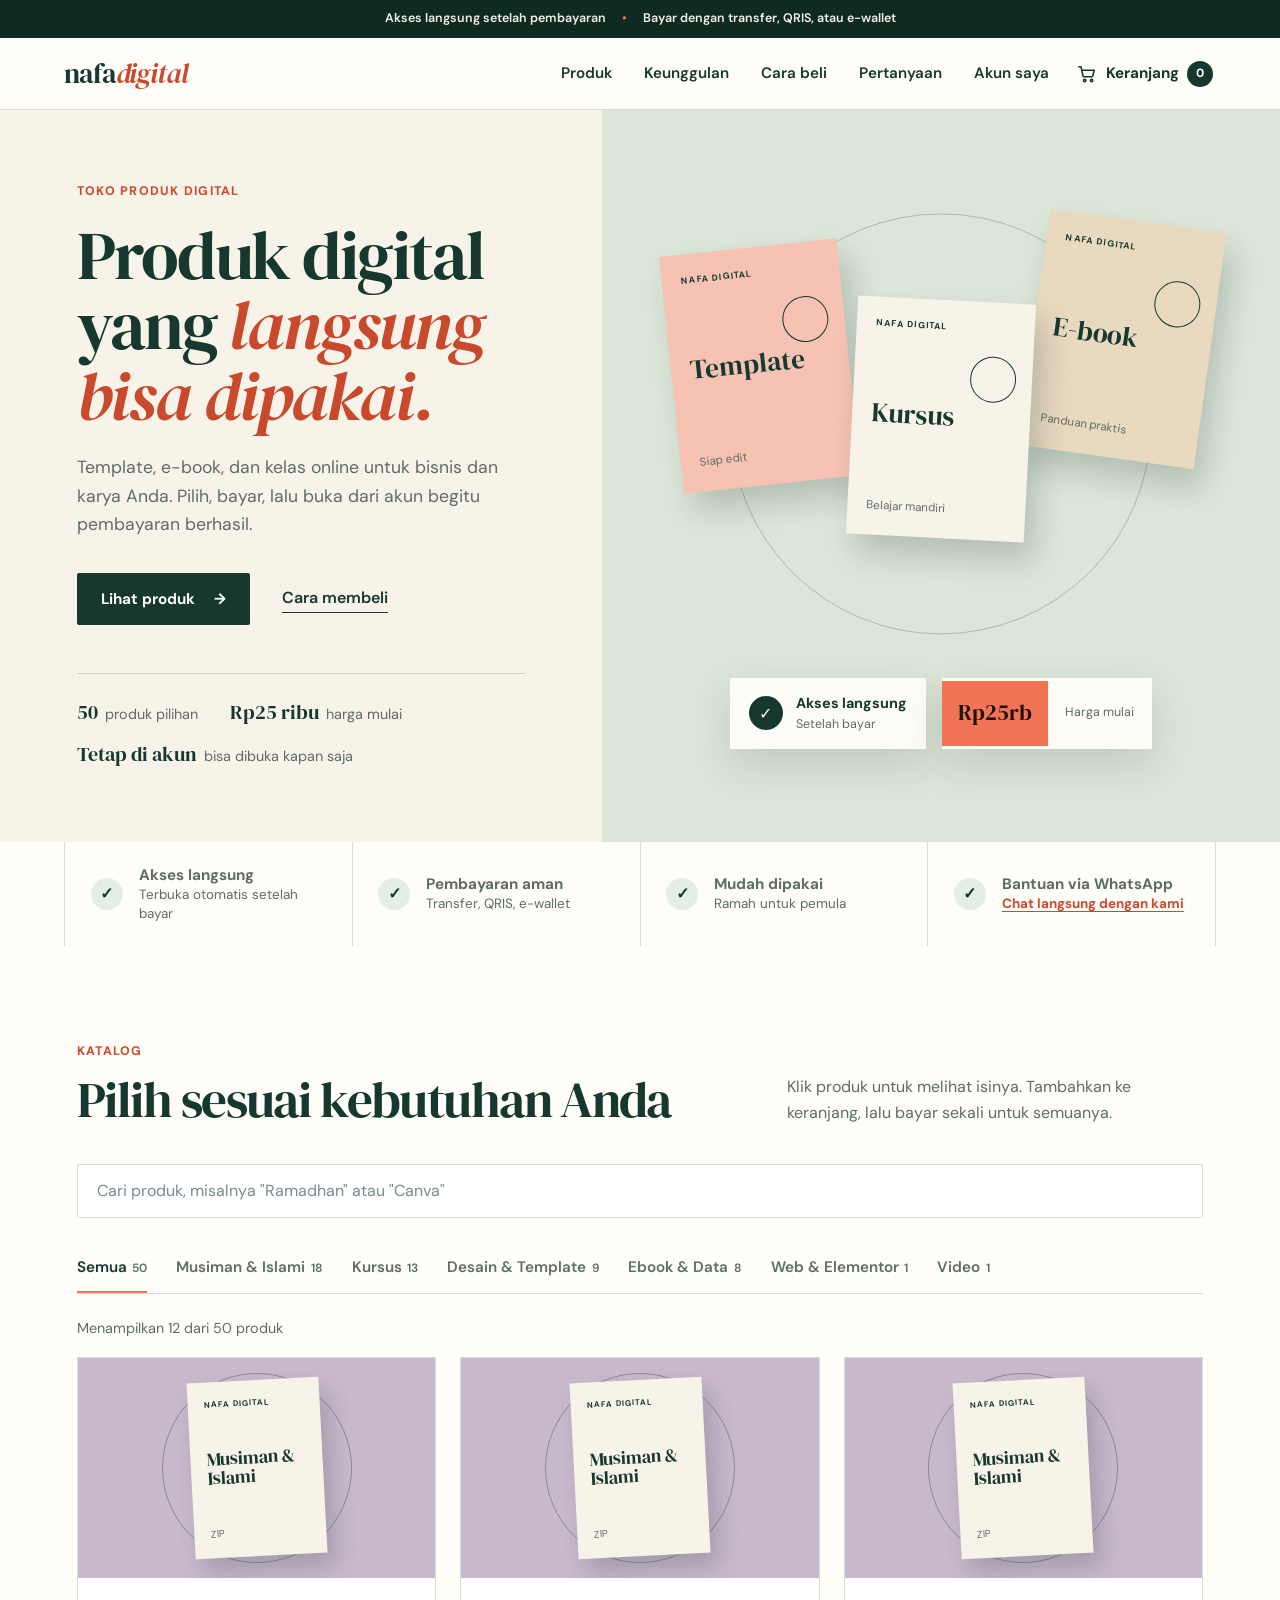
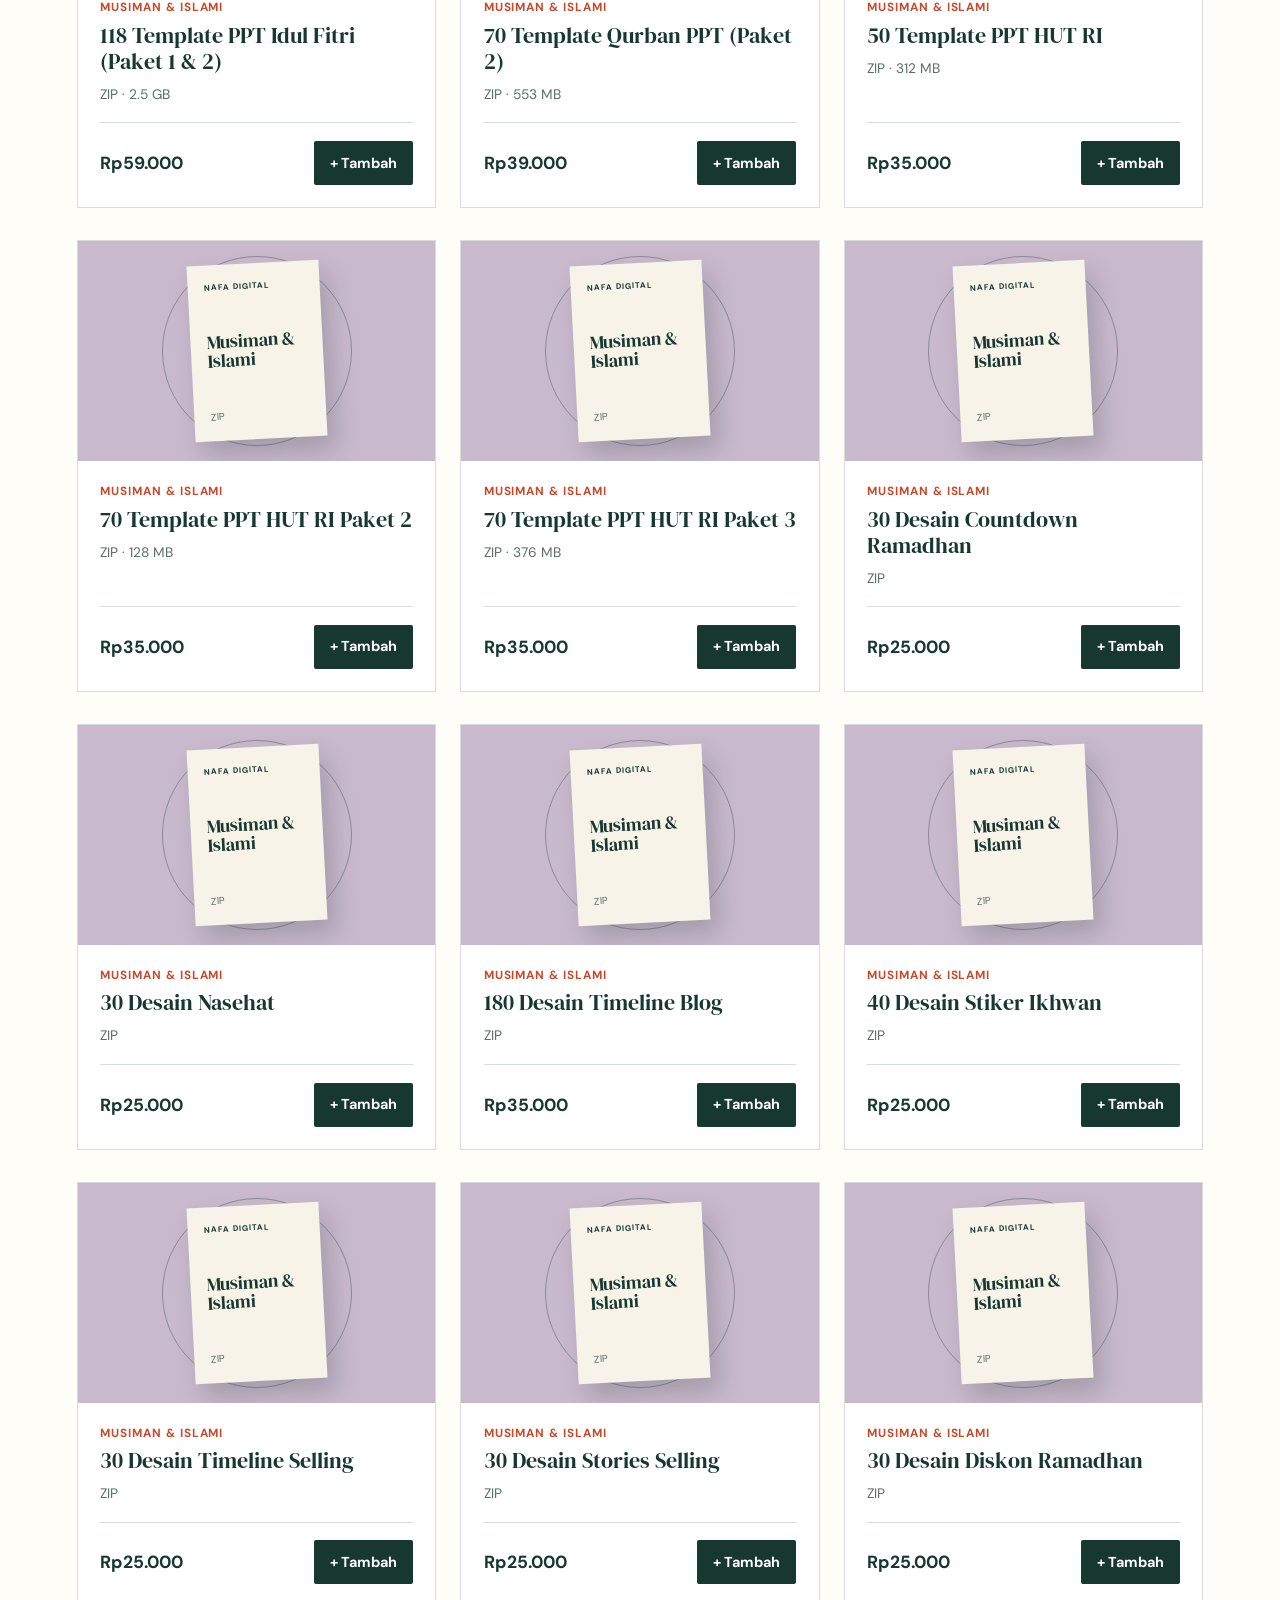
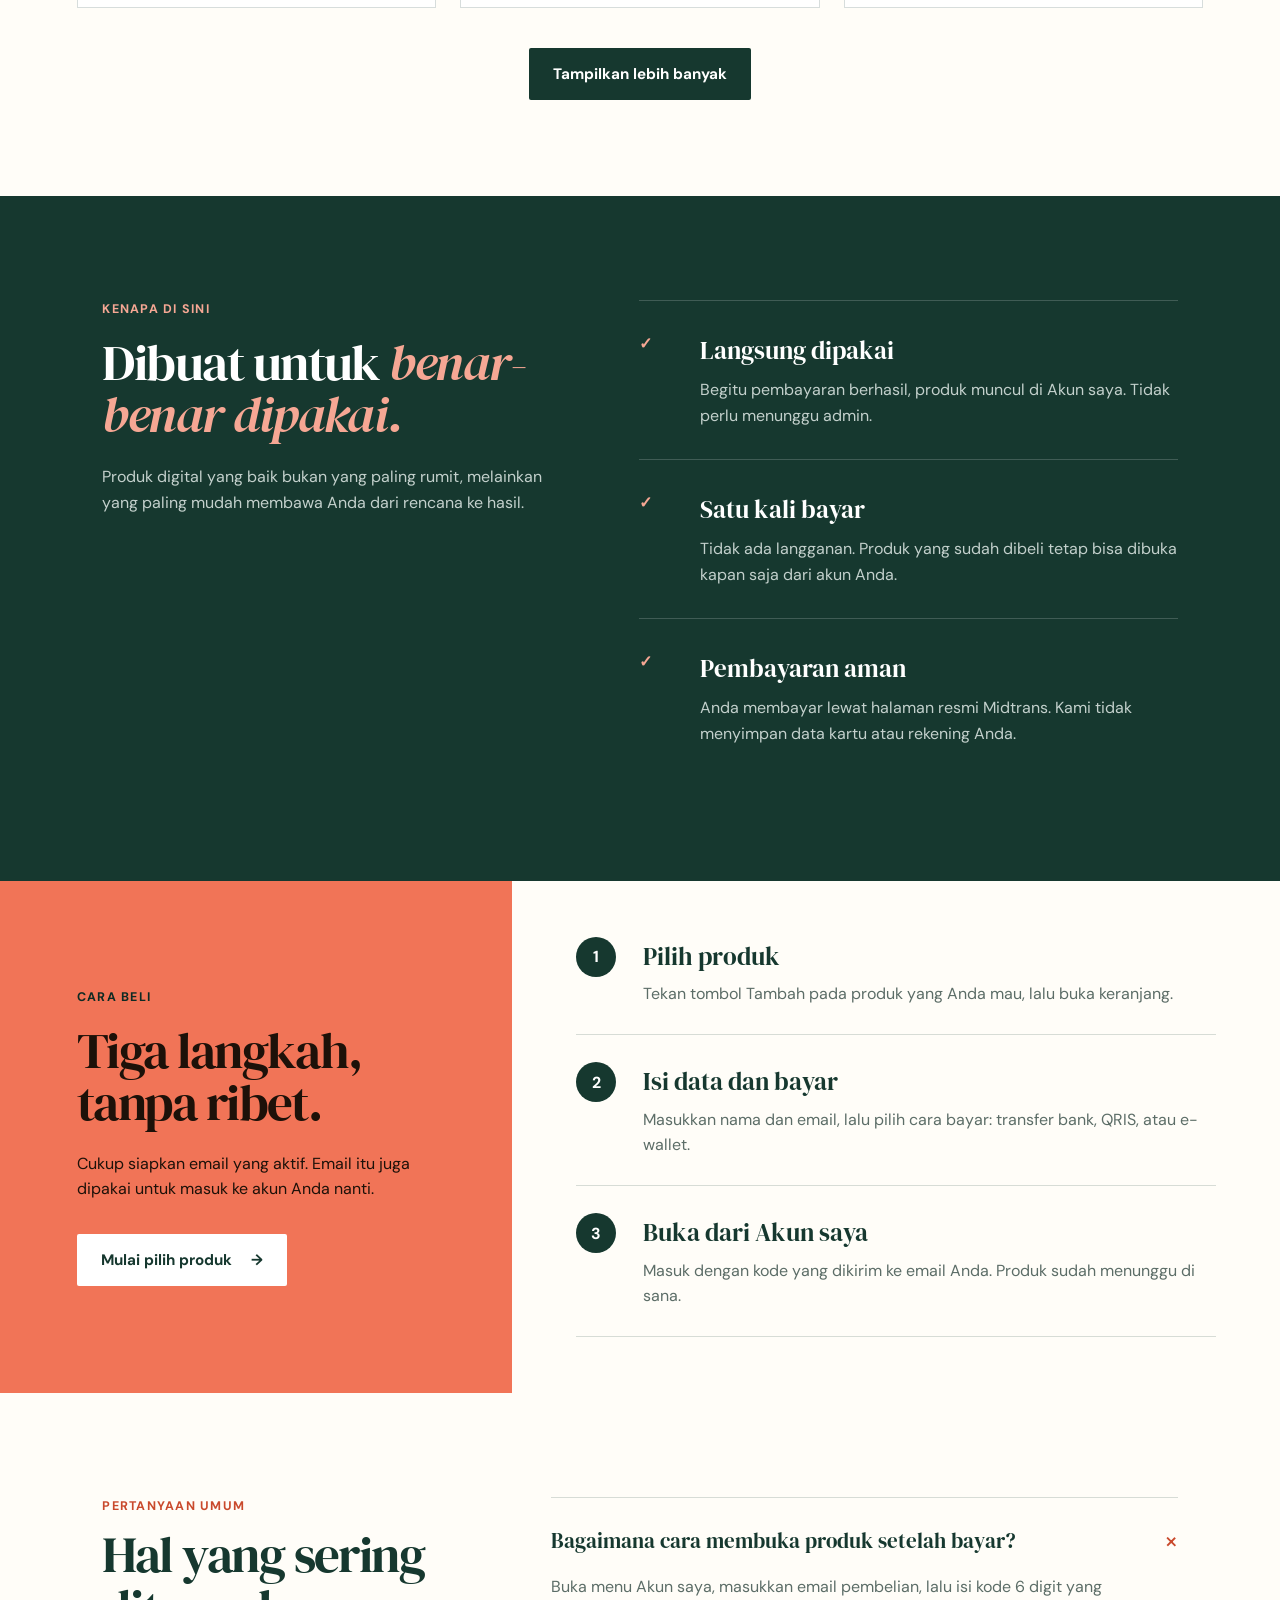
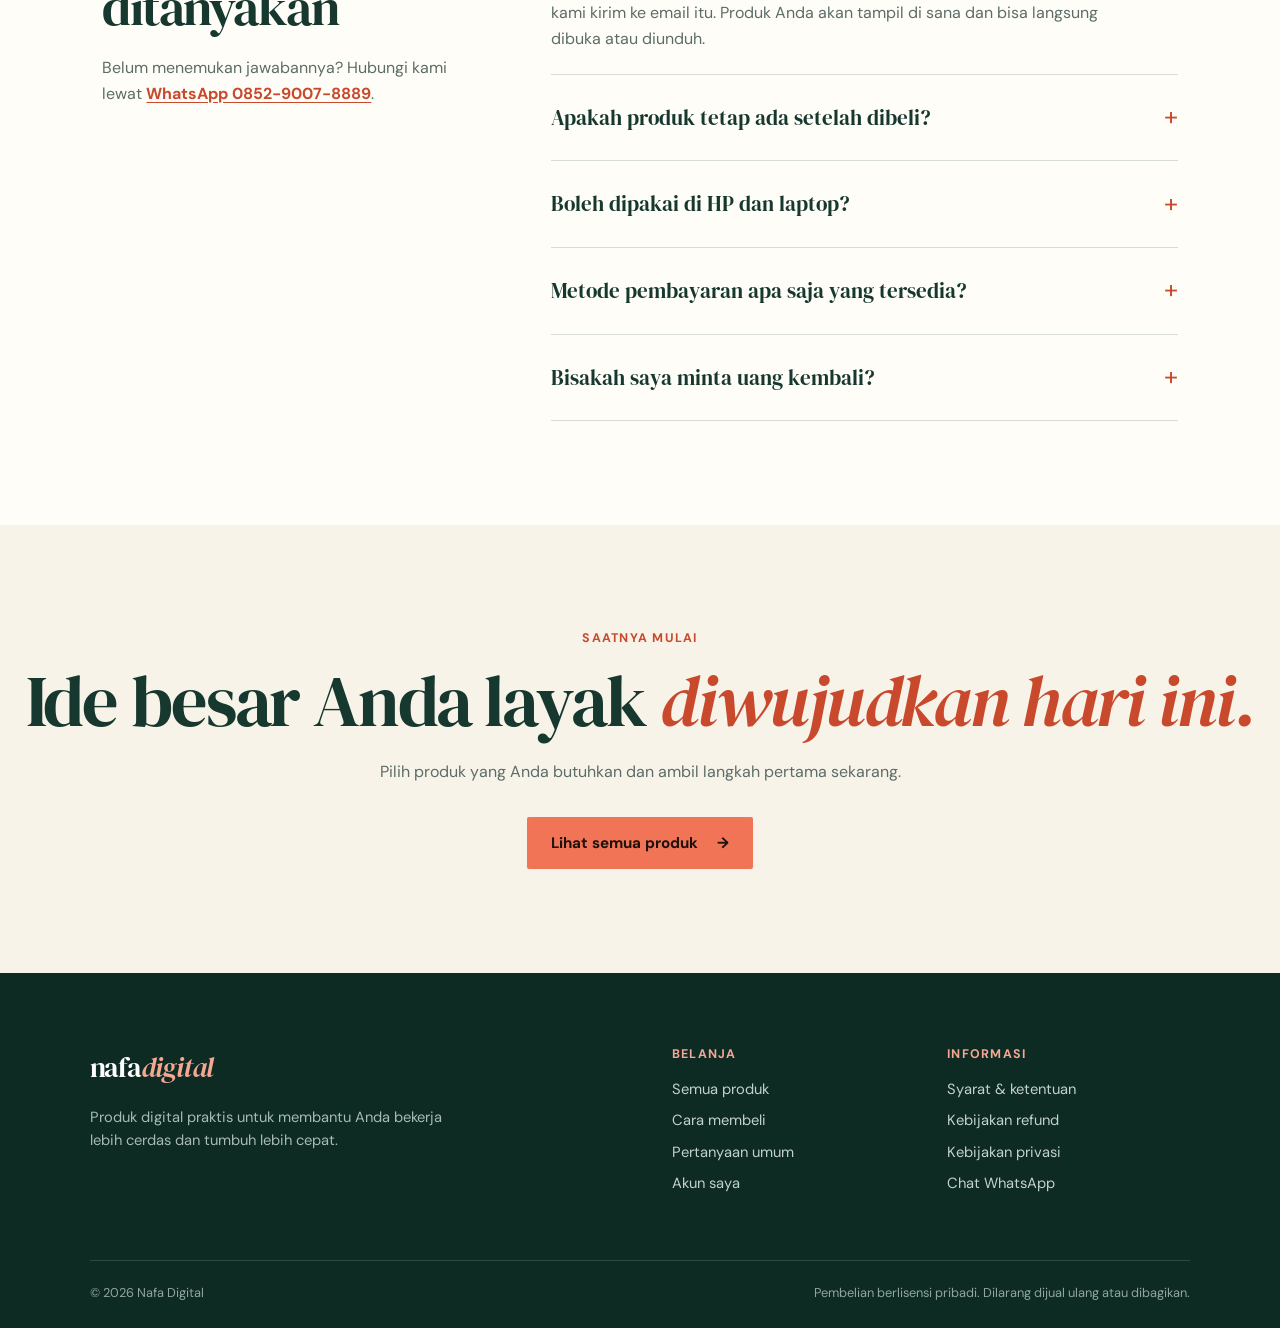
==== commit b31f098f: "Update index.html" ====
--- a/index.html
+++ b/index.html
@@ -150,8 +150,8 @@
   <div class="foot-top">
     <div><a class="logo logo-light" href="#/">nafa<span>digital</span></a><p>Produk digital praktis untuk membantu Anda bekerja lebih cerdas dan tumbuh lebih cepat.</p></div>
     <div class="foot-links">
-      <div><b>Belanja</b><a href="#produk">Semua produk</a><a href="#cara-beli">Cara membeli</a></div>
-      <div><b>Bantuan</b><a href="#faq">Pertanyaan umum</a><a href="#/akun">Akun saya</a><a href="syarat">Syarat &amp; ketentuan</a><a href="refund">Kebijakan refund</a><a href="privasi">Kebijakan privasi</a><a href="https://wa.me/6285290078889?text=Halo%20Nafa%20Digital%2C%20saya%20butuh%20bantuan" target="_blank" rel="noopener">Chat WhatsApp</a></div>
+      <div><b>Belanja</b><a href="#produk">Semua produk</a><a href="#cara-beli">Cara membeli</a><a href="#faq">Pertanyaan umum</a><a href="#/akun">Akun saya</a></div>
+      <div><b>Informasi</b><a href="syarat">Syarat &amp; ketentuan</a><a href="refund">Kebijakan refund</a><a href="privasi">Kebijakan privasi</a><a href="https://wa.me/6285290078889?text=Halo%20Nafa%20Digital%2C%20saya%20butuh%20bantuan" target="_blank" rel="noopener">Chat WhatsApp</a></div>
     </div>
   </div>
   <div class="foot-bottom"><span>© 2026 Nafa Digital</span><span>Pembelian berlisensi pribadi. Dilarang dijual ulang atau dibagikan.</span></div>
--- a/style.css
+++ b/style.css
@@ -315,3 +315,13 @@
   *,*::before,*::after{transition-duration:.01ms!important;animation-duration:.01ms!important}
 }
 .more-wrap{display:flex;justify-content:center;margin-top:2.5rem}
+
+/* halaman hukum */
+.legal-back{margin-left:auto;font-weight:600;font-size:.92rem;color:var(--ink);text-decoration:underline;text-underline-offset:3px;min-height:44px;display:inline-flex;align-items:center}
+.legal{padding-top:4rem;padding-bottom:5rem}
+.legal h1{margin-bottom:.4rem}
+.legal-date{color:var(--muted);font-size:.9rem;margin-bottom:2.2rem}
+.legal h2{font-family:var(--serif);font-weight:400;font-size:1.45rem;margin:2.2rem 0 .6rem}
+.legal p{max-width:68ch;line-height:1.75;margin:.6rem 0}
+.legal ul{margin:.6rem 0 .6rem 1.3rem;max-width:68ch;list-style:disc;display:grid;gap:.45rem}
+.legal li{line-height:1.7}
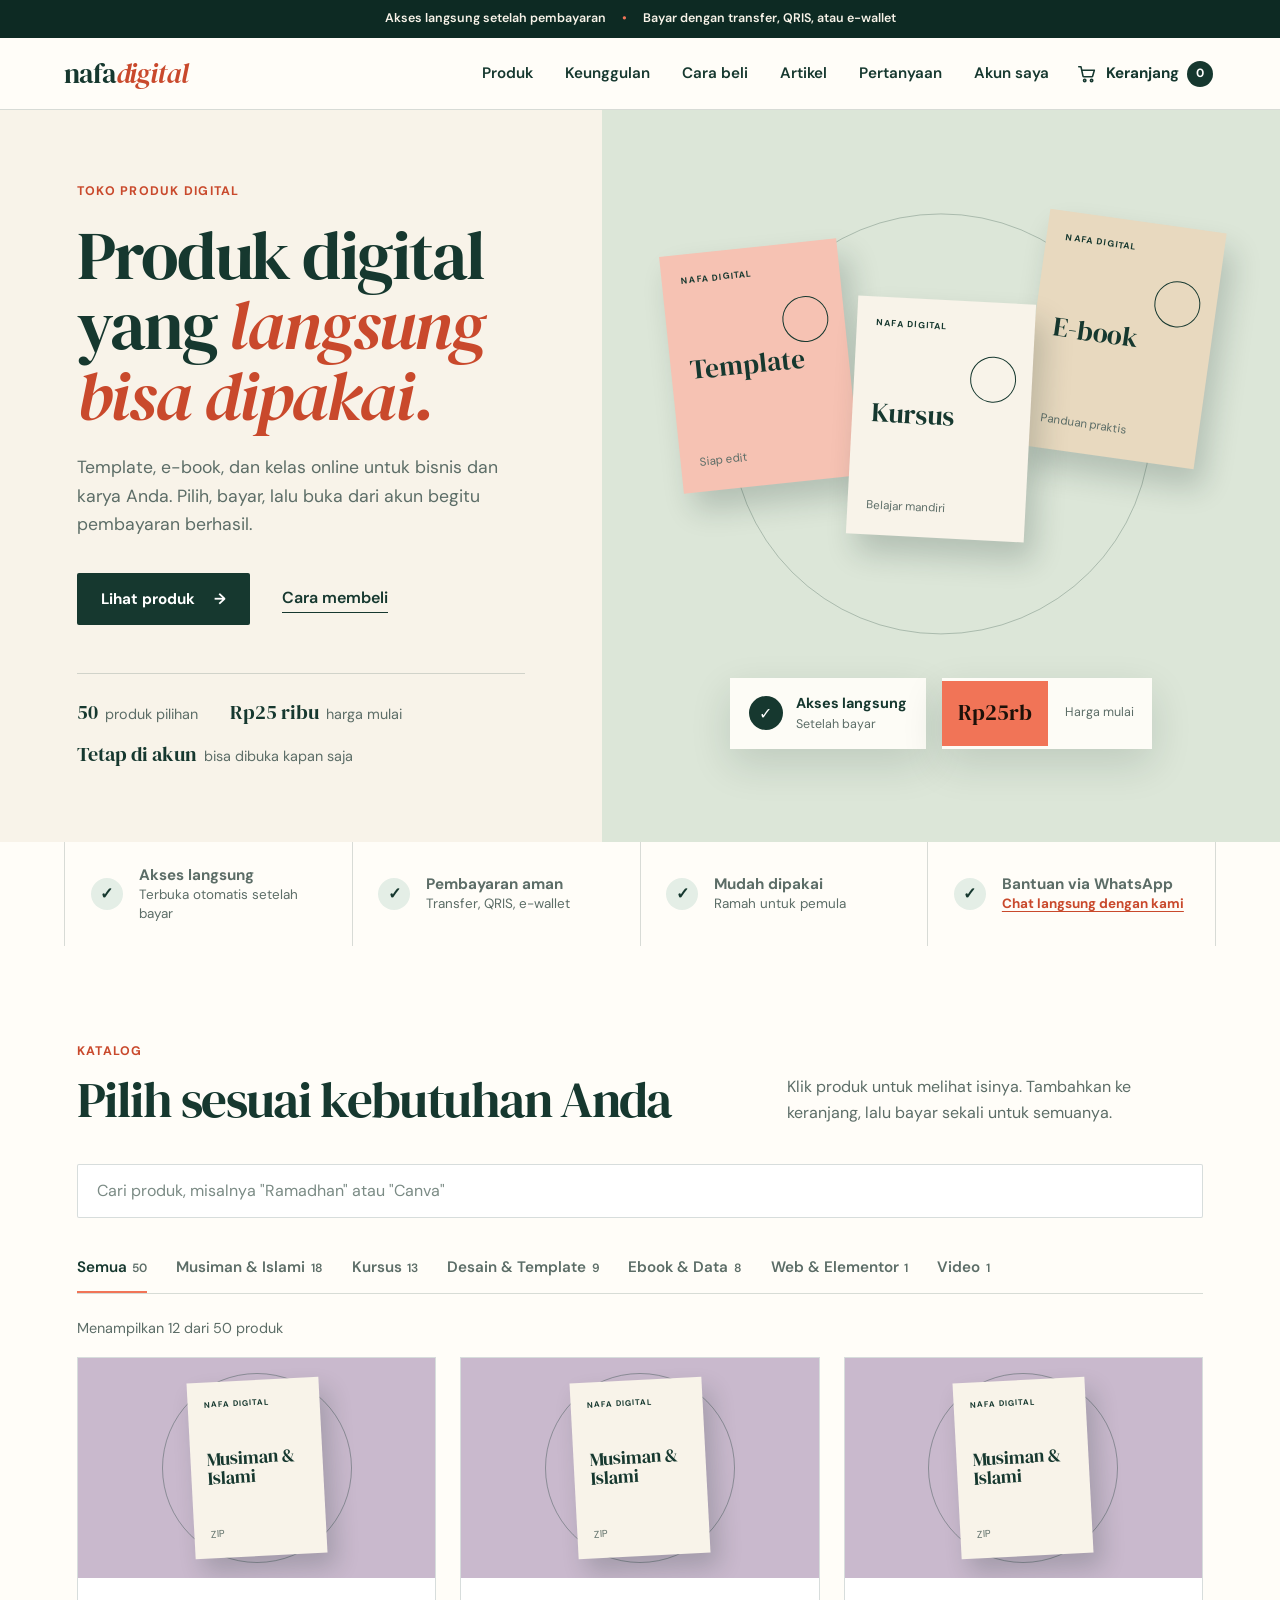
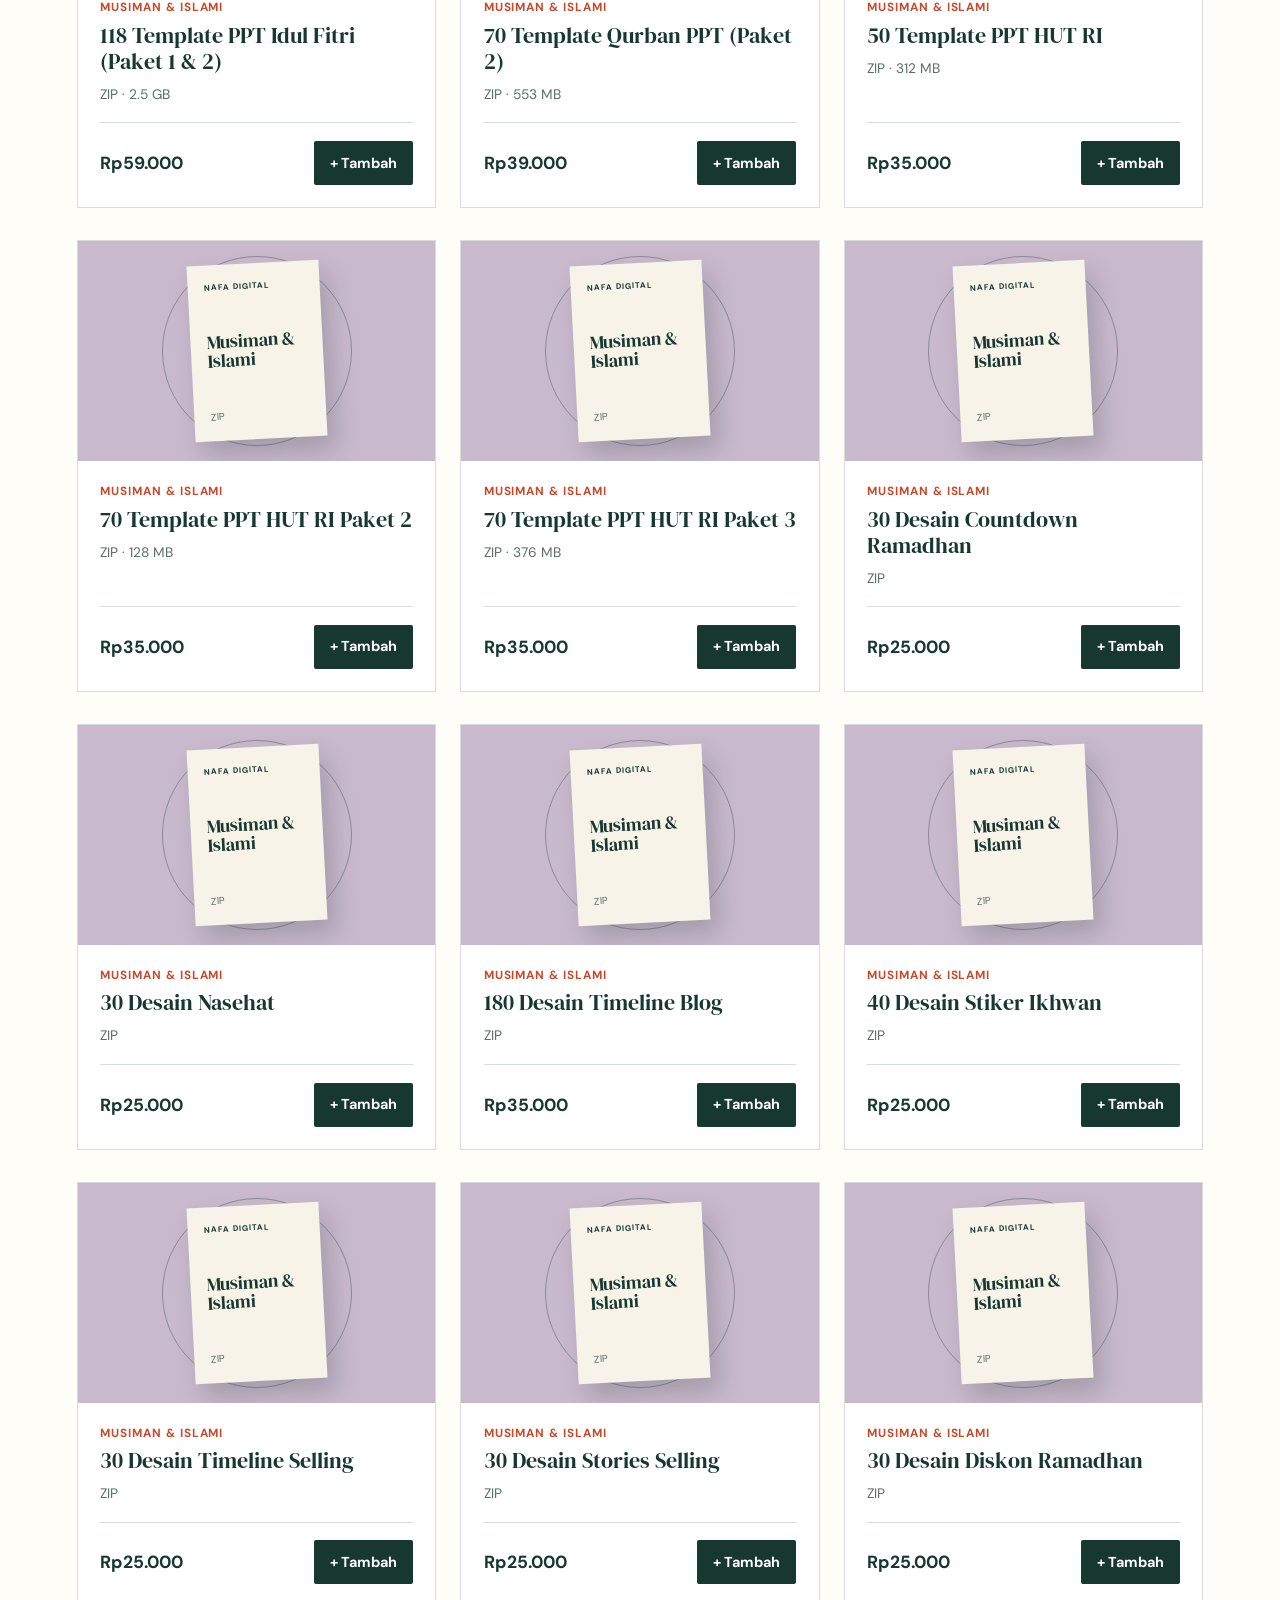
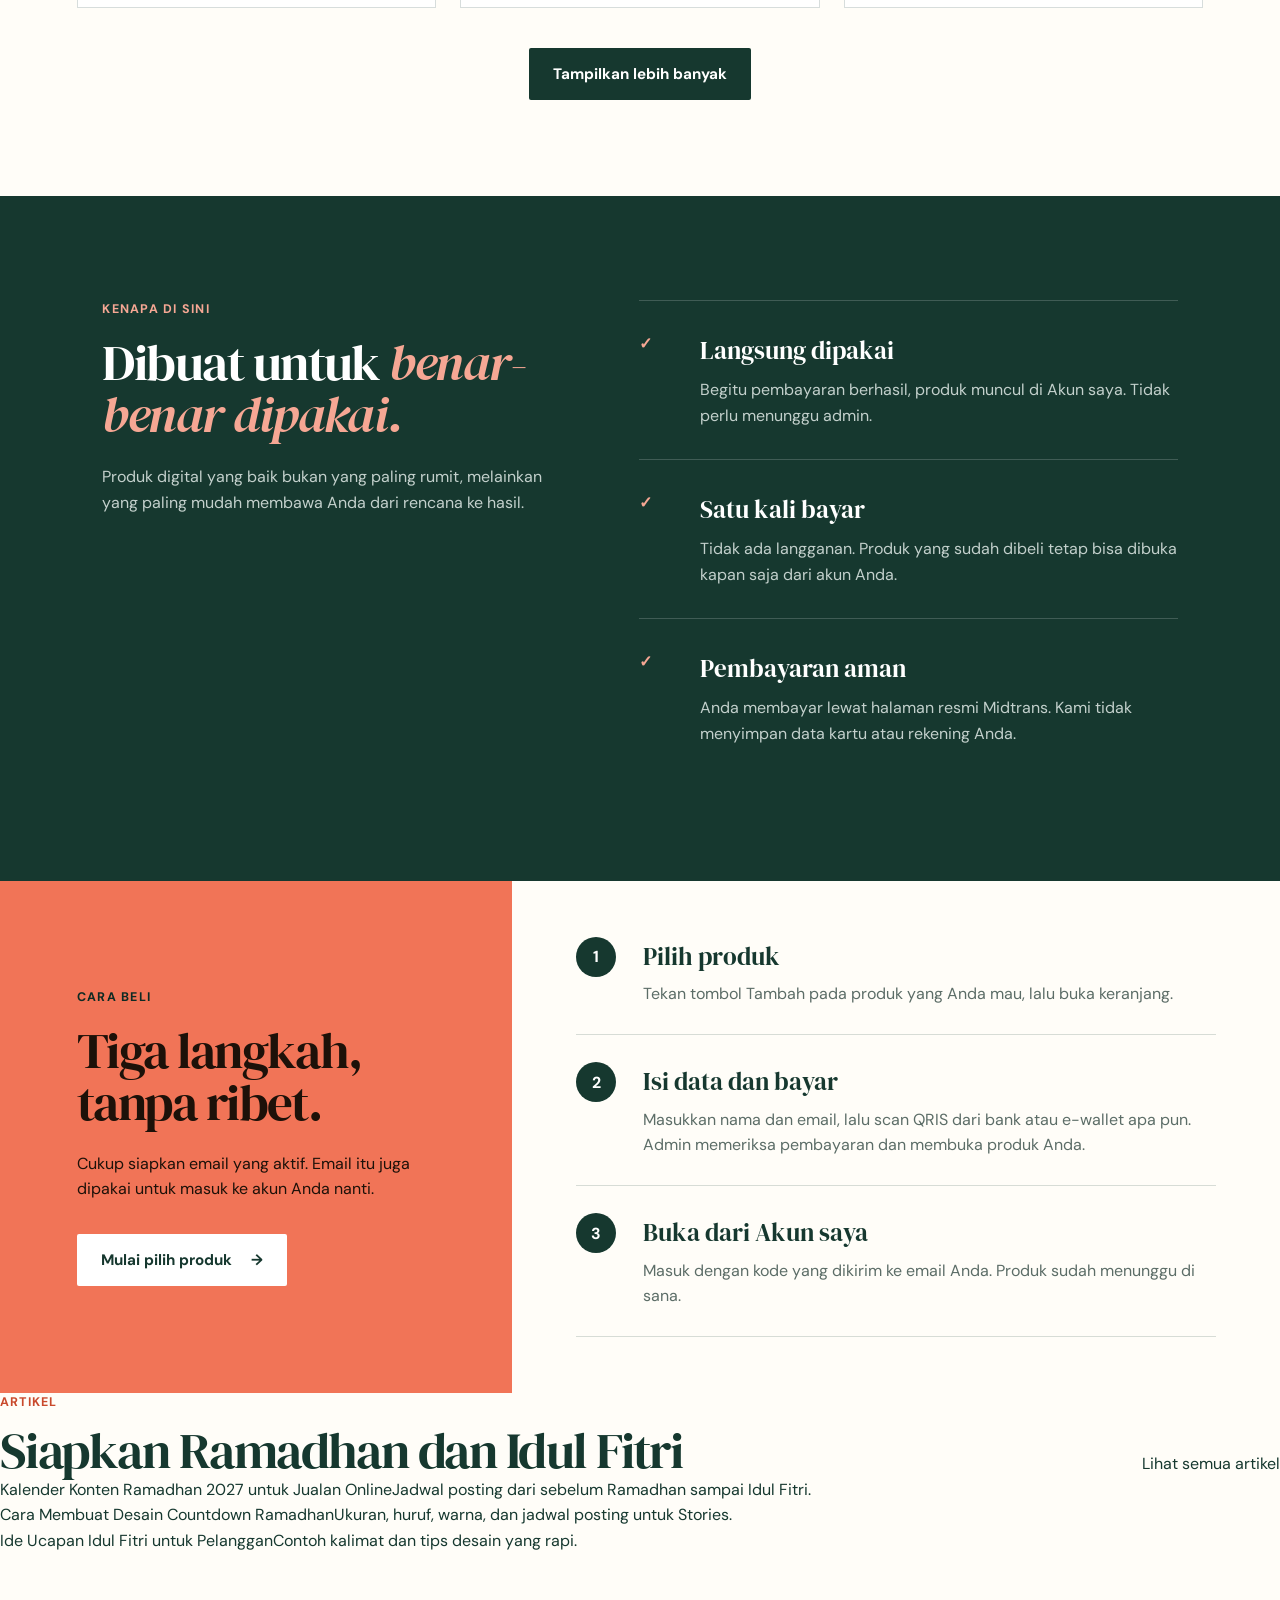
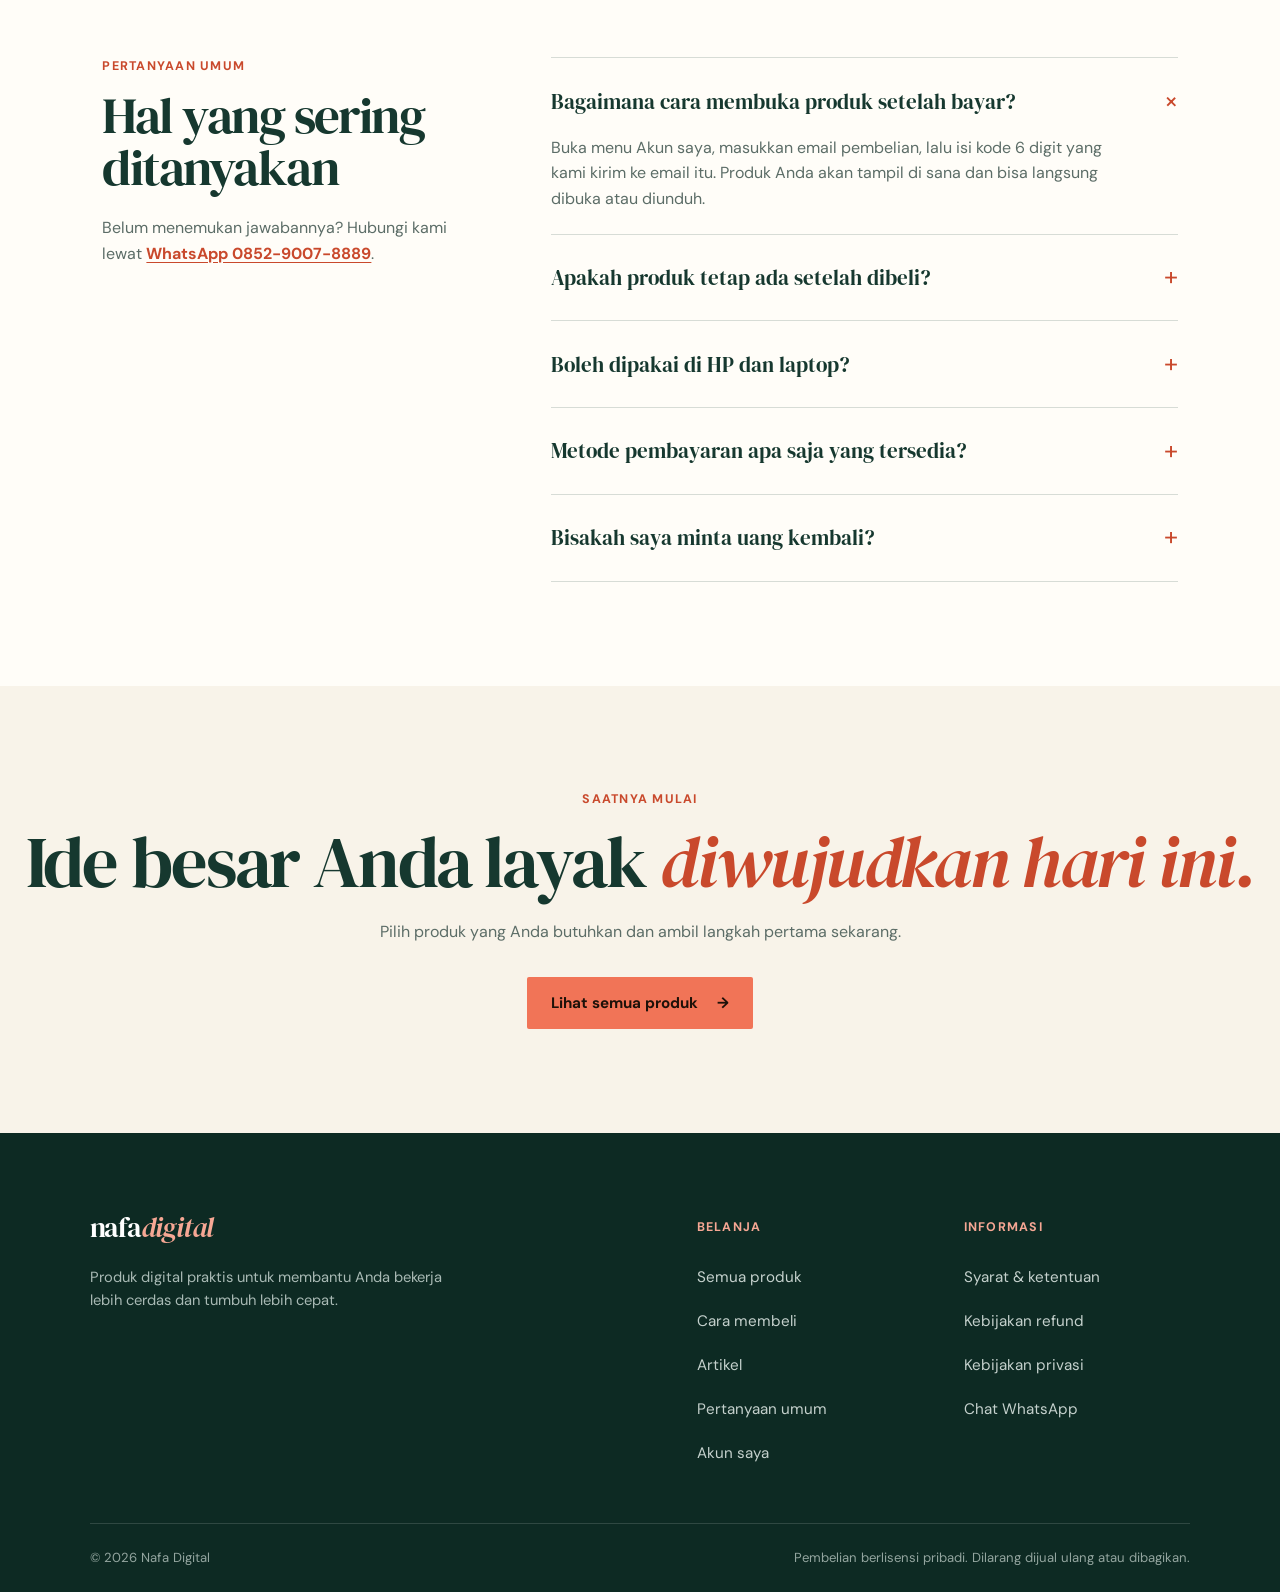
==== commit cb4368d1: "Update index.html" ====
--- a/index.html
+++ b/index.html
@@ -25,6 +25,7 @@
     <a href="#produk">Produk</a>
     <a href="#keunggulan">Keunggulan</a>
     <a href="#cara-beli">Cara beli</a>
+    <a href="#panduan">Artikel</a>
     <a href="#faq">Pertanyaan</a>
     <a href="#/akun" data-nav="akun">Akun saya</a>
   </nav>
@@ -107,9 +108,18 @@
       </div>
       <ol class="steps-list">
         <li><b>1</b><div><h3>Pilih produk</h3><p>Tekan tombol Tambah pada produk yang Anda mau, lalu buka keranjang.</p></div></li>
-        <li><b>2</b><div><h3>Isi data dan bayar</h3><p>Masukkan nama dan email, lalu pilih cara bayar: transfer bank, QRIS, atau e-wallet.</p></div></li>
+        <li><b>2</b><div><h3>Isi data dan bayar</h3><p>Masukkan nama dan email, lalu scan QRIS dari bank atau e-wallet apa pun. Admin memeriksa pembayaran dan membuka produk Anda.</p></div></li>
         <li><b>3</b><div><h3>Buka dari Akun saya</h3><p>Masuk dengan kode yang dikirim ke email Anda. Produk sudah menunggu di sana.</p></div></li>
       </ol>
+    </section>
+
+    <section class="guides" id="panduan" aria-labelledby="guides-title">
+      <div class="sec-head"><div><p class="eyebrow">Artikel</p><h2 id="guides-title">Siapkan Ramadhan dan Idul Fitri</h2></div><a class="guides-all" href="artikel/">Lihat semua artikel</a></div>
+      <ul class="guide-cards">
+        <li><a href="artikel/kalender-konten-ramadhan-2027"><span class="g-t">Kalender Konten Ramadhan 2027 untuk Jualan Online</span><span class="g-d">Jadwal posting dari sebelum Ramadhan sampai Idul Fitri.</span></a></li>
+        <li><a href="artikel/cara-membuat-desain-countdown-ramadhan"><span class="g-t">Cara Membuat Desain Countdown Ramadhan</span><span class="g-d">Ukuran, huruf, warna, dan jadwal posting untuk Stories.</span></a></li>
+        <li><a href="artikel/ide-ucapan-idul-fitri-untuk-pelanggan"><span class="g-t">Ide Ucapan Idul Fitri untuk Pelanggan</span><span class="g-d">Contoh kalimat dan tips desain yang rapi.</span></a></li>
+      </ul>
     </section>
 
     <section class="faq" id="faq" aria-labelledby="faq-title">
@@ -150,7 +160,7 @@
   <div class="foot-top">
     <div><a class="logo logo-light" href="#/">nafa<span>digital</span></a><p>Produk digital praktis untuk membantu Anda bekerja lebih cerdas dan tumbuh lebih cepat.</p></div>
     <div class="foot-links">
-      <div><b>Belanja</b><a href="#produk">Semua produk</a><a href="#cara-beli">Cara membeli</a><a href="#faq">Pertanyaan umum</a><a href="#/akun">Akun saya</a></div>
+      <div><b>Belanja</b><a href="#produk">Semua produk</a><a href="#cara-beli">Cara membeli</a><a href="#panduan">Artikel</a><a href="#faq">Pertanyaan umum</a><a href="#/akun">Akun saya</a></div>
       <div><b>Informasi</b><a href="syarat">Syarat &amp; ketentuan</a><a href="refund">Kebijakan refund</a><a href="privasi">Kebijakan privasi</a><a href="https://wa.me/6285290078889?text=Halo%20Nafa%20Digital%2C%20saya%20butuh%20bantuan" target="_blank" rel="noopener">Chat WhatsApp</a></div>
     </div>
   </div>
@@ -165,11 +175,29 @@
   <h2 id="dTitle"></h2>
   <p id="dDesc" class="d-desc"></p>
   <ul class="terms">
-    <li>Terbuka otomatis setelah pembayaran berhasil.</li>
+    <li>Terbuka di akun Anda setelah pembayaran dikonfirmasi.</li>
     <li>Bisa dibuka dari HP dan laptop Anda.</li>
     <li>Untuk pemakaian pribadi. Tidak boleh dijual ulang atau dibagikan.</li>
   </ul>
   <div class="dfoot"><strong id="dPrice"></strong><button class="btn btn-dark" id="dAdd" type="button">Tambah ke keranjang</button></div>
+</dialog>
+
+<!-- Pembayaran QRIS -->
+<dialog id="qris" class="modal qris" aria-labelledby="qTitle">
+  <form method="dialog" class="x-row"><button class="x" aria-label="Tutup">×</button></form>
+  <h2 id="qTitle">Bayar dengan QRIS</h2>
+  <p class="q-amount-label">Nominal yang harus dibayar</p>
+  <p class="q-amount" id="qAmount"></p>
+  <p class="q-code" id="qCode"></p>
+  <div class="q-box"><div id="qImg" role="img" aria-label="Kode QRIS pembayaran"></div><p id="qMerchant">NAFATECHID SMG PRODIG</p></div>
+  <ol class="q-steps">
+    <li>Buka aplikasi bank atau e-wallet, lalu pilih bayar dengan scan QR.</li>
+    <li>Scan kode di atas. Nominal sudah terisi, pastikan sama dengan angka di atas.</li>
+    <li>Setelah berhasil, tekan tombol WhatsApp di bawah dan kirim bukti pembayaran.</li>
+  </ol>
+  <a class="btn btn-coral wide" id="qWa" target="_blank" rel="noopener">Konfirmasi lewat WhatsApp</a>
+  <p class="q-foot" id="qFoot"></p>
+  <p class="q-foot">Produk terbuka di halaman <a class="wa" href="#/akun" id="qAcc">Akun</a> setelah admin memeriksa pembayaran. Pesanan berlaku 24 jam.</p>
 </dialog>
 
 <!-- Keranjang -->
@@ -191,9 +219,10 @@
       <label>Nomor WhatsApp (boleh dikosongkan)<input name="whatsapp" type="tel" autocomplete="tel" inputmode="tel" placeholder="08xxxxxxxxxx"></label>
       <input class="hp" name="website" tabindex="-1" autocomplete="off" aria-hidden="true">
       <label class="agree"><input type="checkbox" name="agree" required><span>Saya setuju produk ini hanya untuk pemakaian pribadi dan tidak akan dijual ulang atau dibagikan, serta menyetujui <a class="wa" href="syarat" target="_blank" rel="noopener">Syarat &amp; Ketentuan</a> dan <a class="wa" href="refund" target="_blank" rel="noopener">Kebijakan Refund</a>.</span></label>
+      <p id="manualNote" class="manual-note" hidden><strong>Pembayaran via QRIS.</strong> Setelah Anda membayar, admin memeriksa pembayaran dan membuka produk di halaman Akun. Jika lebih dari 1 jam belum terbuka, hubungi kami lewat WhatsApp.</p>
       <p id="coErr" class="err" role="alert" hidden></p>
       <button class="btn btn-coral wide" id="payBtn" type="submit">Bayar sekarang <span aria-hidden="true">→</span></button>
-      <p class="secure">Pembayaran aman · Produk terbuka otomatis</p>
+      <p class="secure" id="secureNote">Pembayaran aman · Produk terbuka otomatis</p>
     </form>
   </div>
 </dialog>
@@ -201,6 +230,7 @@
 <div id="toast" class="toast" role="status" aria-live="polite" hidden></div>
 
 <script src="config.js"></script>
+<script src="qrcode.js"></script>
 <script src="app.js" defer></script>
 </body>
 </html>
--- a/style.css
+++ b/style.css
@@ -165,13 +165,14 @@
 
 /* footer */
 .foot{background:var(--ink-dark);color:#fff;padding:4.5rem clamp(1.25rem,7vw,8rem) 1.5rem}
-.foot-top{display:grid;grid-template-columns:1fr 1fr;gap:4rem}
+.foot-top{display:grid;grid-template-columns:1.1fr 1fr;gap:4rem;align-items:start}
 .foot-top>div:first-child p{color:#a9bab5;margin-top:1rem;max-width:22rem;font-size:.92rem}
 .logo-light span{color:#f6a794}
-.foot-links{display:grid;grid-template-columns:repeat(2,1fr);gap:2rem}
-.foot-links b{display:block;color:#f6a794;font-size:.78rem;letter-spacing:.1em;text-transform:uppercase;margin-bottom:.8rem}
-.foot-links a{display:block;color:#c5d1cd;margin:.5rem 0;font-size:.92rem}
-.foot-bottom{display:flex;justify-content:space-between;gap:1rem;flex-wrap:wrap;margin-top:3.5rem;padding-top:1.4rem;border-top:1px solid rgba(255,255,255,.14);color:#93a59f;font-size:.8rem}
+.foot-links{display:grid;grid-template-columns:repeat(2,minmax(0,1fr));gap:2rem 2.5rem;align-items:start}
+.foot-links b{display:block;color:#f6a794;font-size:.78rem;letter-spacing:.1em;text-transform:uppercase;margin-bottom:.4rem;line-height:44px}
+.foot-links a{display:flex;align-items:center;min-height:44px;color:#c5d1cd;font-size:.95rem;line-height:1.3}
+.foot-links a:hover{color:#fff}
+.foot-bottom{display:flex;justify-content:space-between;align-items:center;gap:.6rem 1.5rem;flex-wrap:wrap;margin-top:3rem;padding-top:1.4rem;border-top:1px solid rgba(255,255,255,.14);color:#93a59f;font-size:.82rem;line-height:1.6}
 
 /* dialog umum */
 dialog{border:0;padding:0;color:var(--ink);background:var(--paper)}
@@ -303,8 +304,9 @@
   .steps-feature{padding:3.5rem 1.25rem}
   .cta{padding:4.5rem 1.25rem}
   .foot{padding:3.5rem 1.25rem 1.5rem}
-  .foot-top{grid-template-columns:1fr;gap:2.5rem}
-  .foot-bottom{flex-direction:column}
+  .foot-top{grid-template-columns:1fr;gap:1.5rem}
+  .foot-links{gap:1rem 1.5rem}
+  .foot-bottom{flex-direction:column;align-items:flex-start;margin-top:2rem}
   .cartlist,.checkout,.cart-head{padding-left:1.25rem;padding-right:1.25rem}
   .modal{padding:1rem 1.2rem 1.4rem}
   .d-art{margin:0 -1.2rem 1rem}
